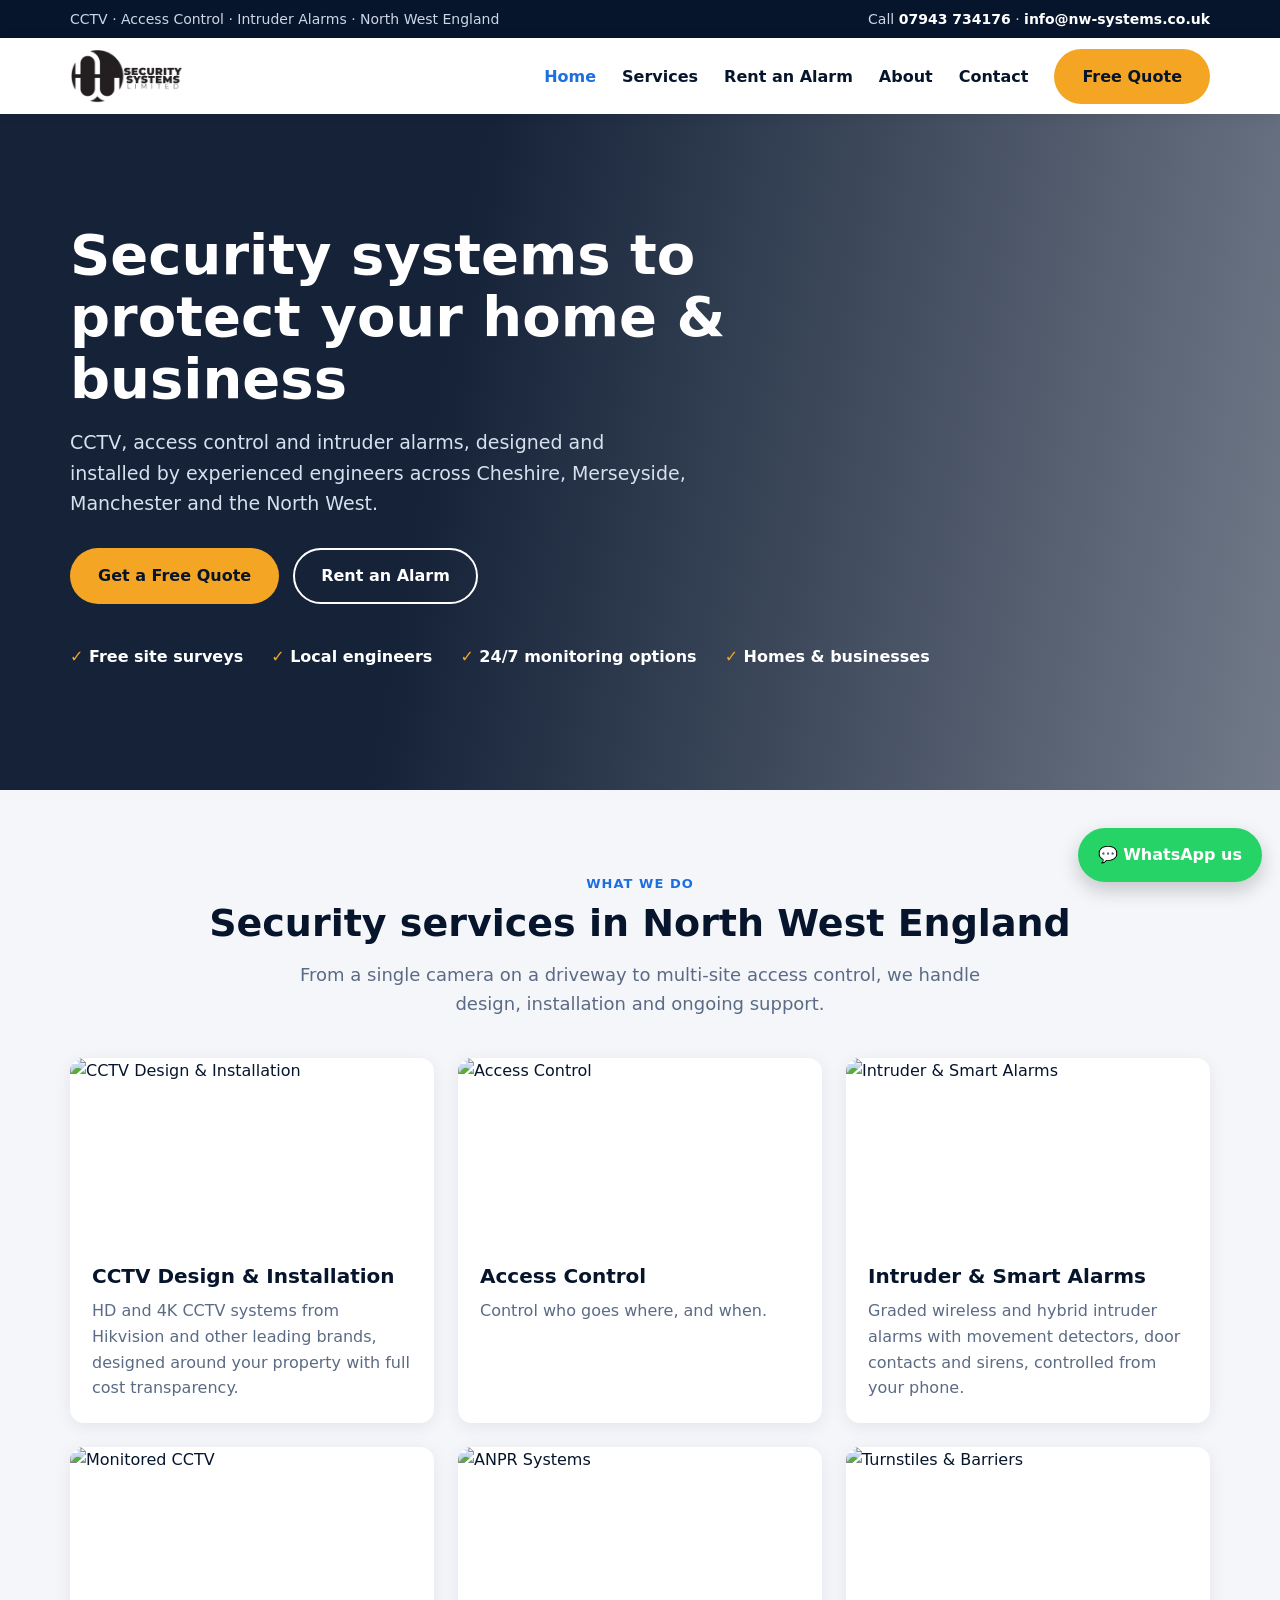
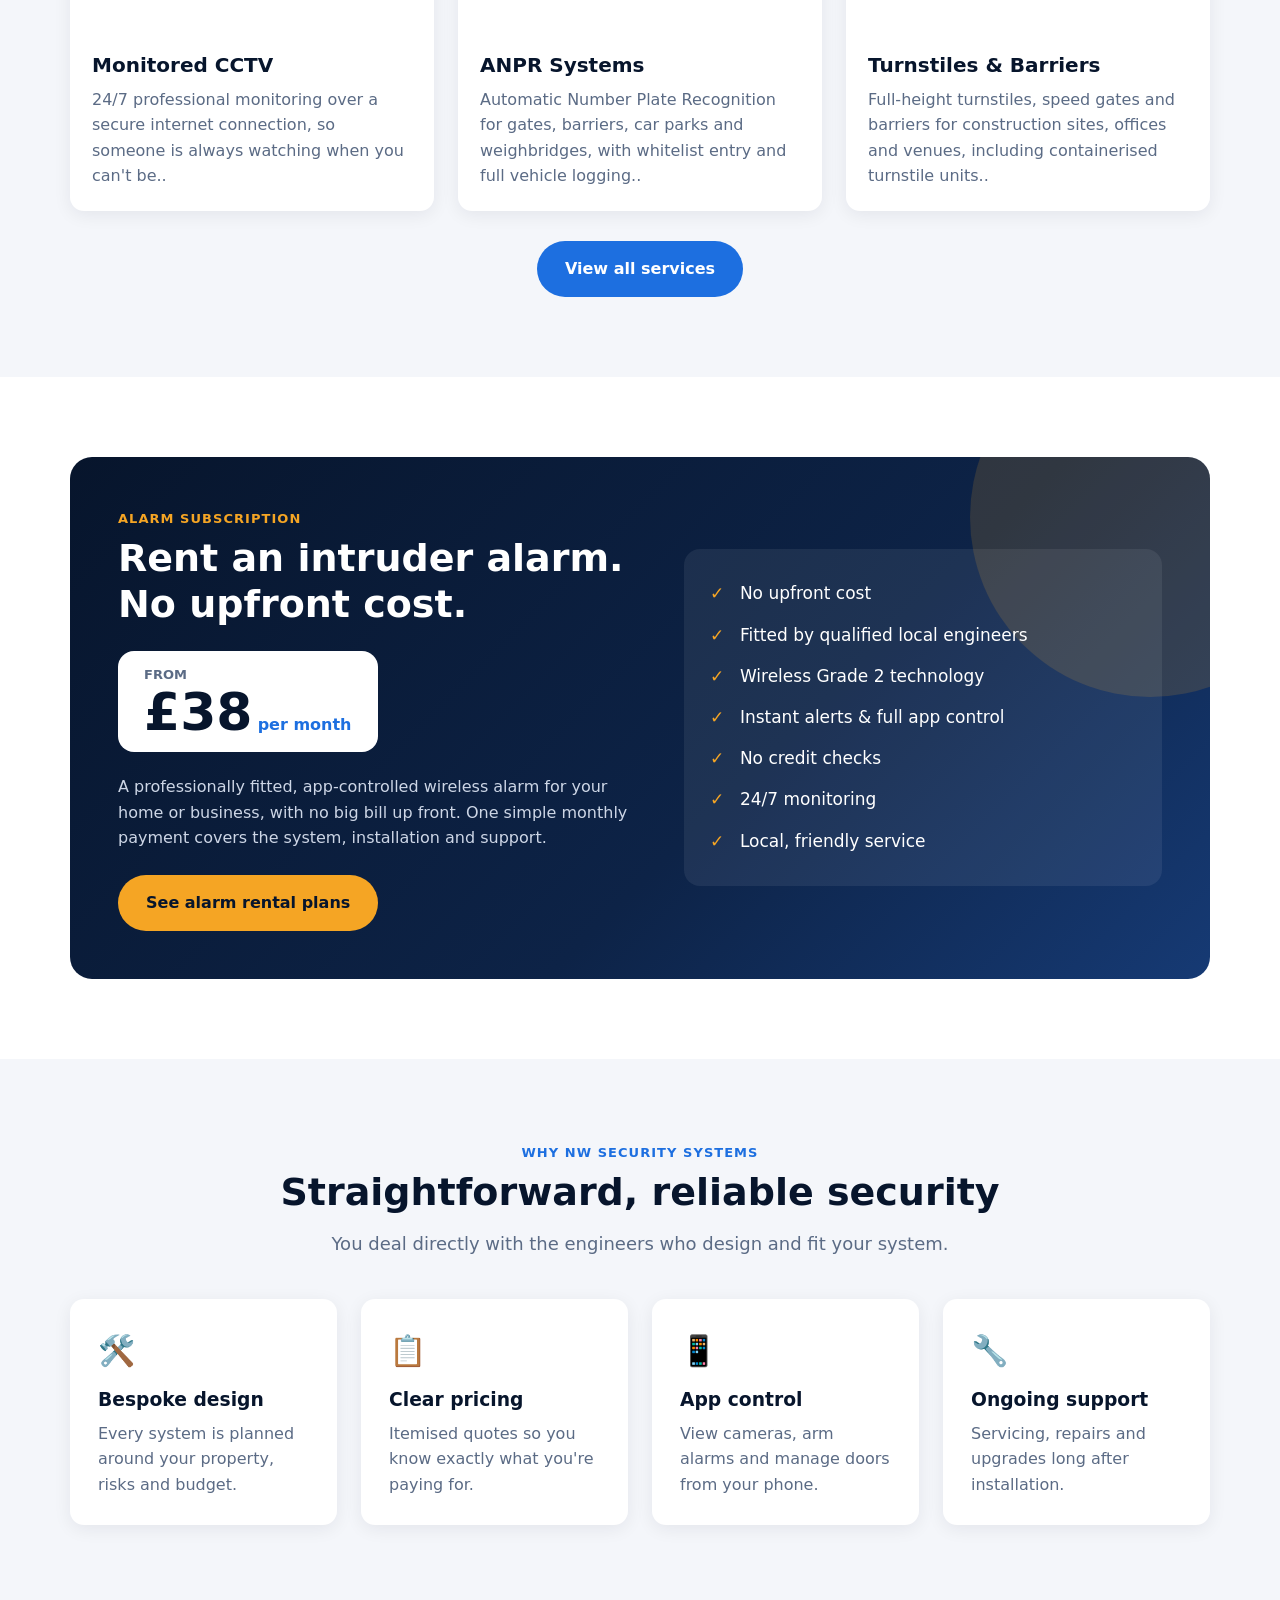
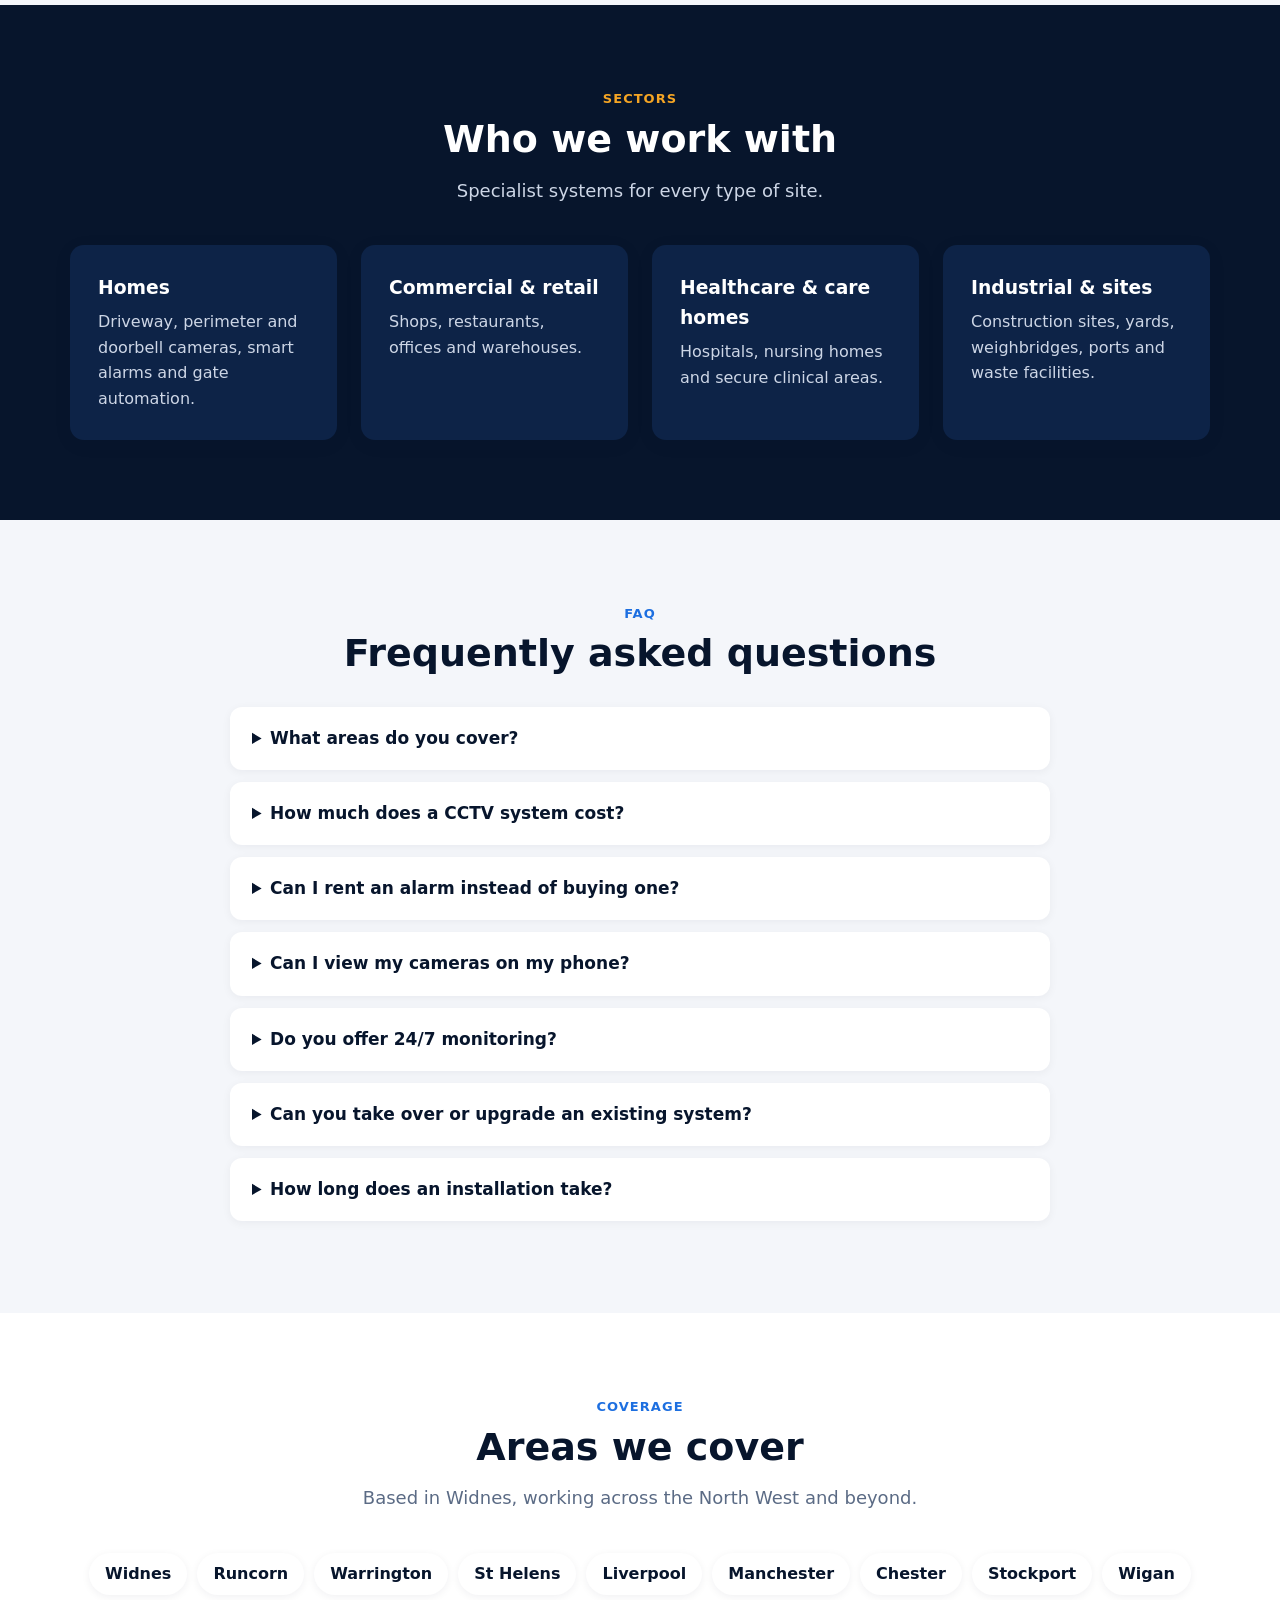
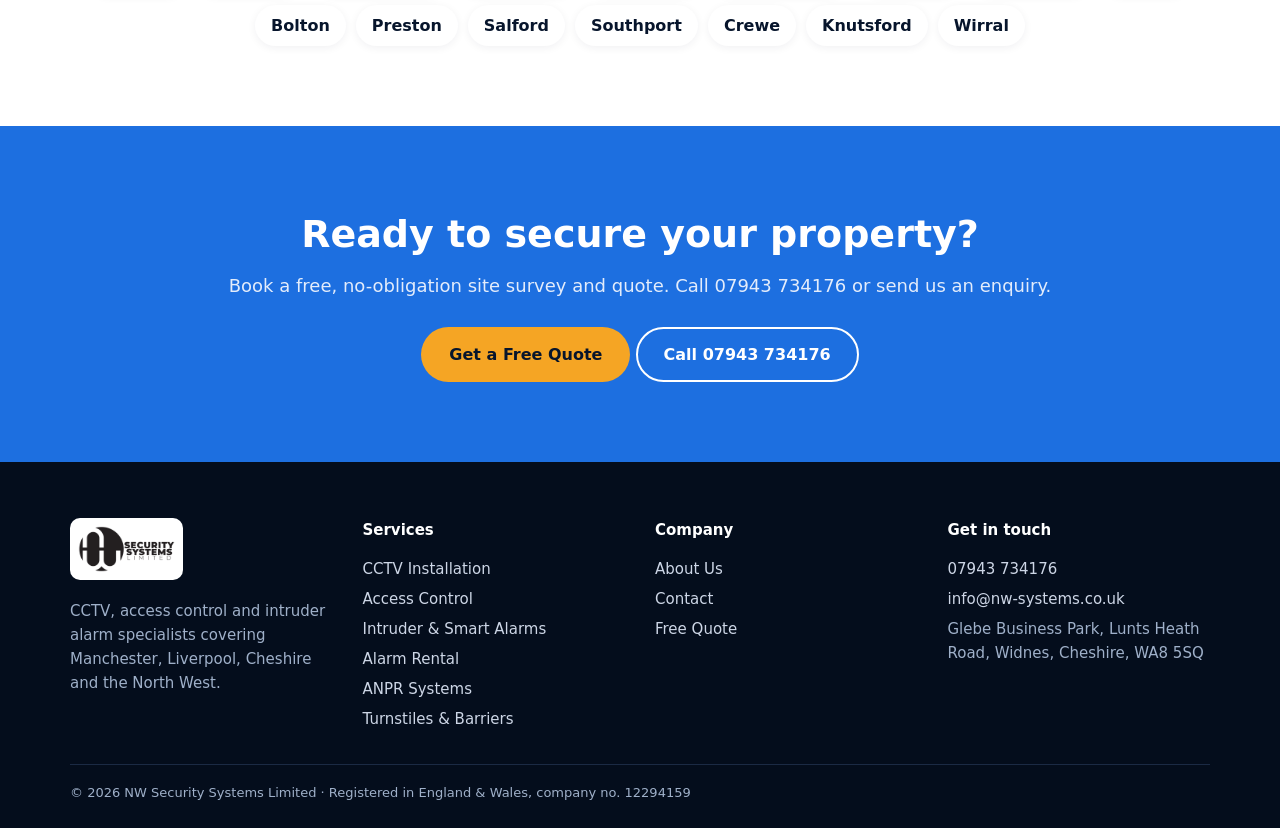
==== index.html @ 07d81eea "New NW Security Systems website with alarm subscription page Co-Authored-By: Claude Opus 5.5 <norepl" ====
<!DOCTYPE html>
<html lang="en-GB">
<head>
<meta charset="utf-8">
<meta name="viewport" content="width=device-width,initial-scale=1">
<title>NW Security Systems | CCTV, Access Control & Intruder Alarms North West</title>
<meta name="description" content="CCTV, access control and intruder alarm installation across Cheshire, Merseyside, Manchester and the North West. Free quotes, alarm rental with no upfront cost.">
<meta property="og:title" content="NW Security Systems | CCTV, Access Control & Intruder Alarms North West">
<meta property="og:description" content="CCTV, access control and intruder alarm installation across Cheshire, Merseyside, Manchester and the North West. Free quotes, alarm rental with no upfront cost.">
<link rel="icon" href="assets/logo.png">
<link rel="stylesheet" href="assets/style.css">
</head>
<body>
<div class="topbar"><div class="wrap"><span>CCTV · Access Control · Intruder Alarms · North West England</span><span>Call <a href="tel:+447943734176">07943 734176</a> · <a href="mailto:info@nw-systems.co.uk">info@nw-systems.co.uk</a></span></div></div>
<header class="site"><div class="wrap">
<a href="index.html"><img src="assets/logo.png" alt="NW Security Systems logo"></a>
<button class="menu-toggle" aria-label="Menu" onclick="document.querySelector('nav').classList.toggle('open')">☰</button>
<nav><ul><li><a href="index.html" style="color:var(--blue)">Home</a></li><li><a href="services.html">Services</a></li><li><a href="alarm-rental.html">Rent an Alarm</a></li><li><a href="about.html">About</a></li><li><a href="contact.html">Contact</a></li><li><a class="btn btn-primary" href="contact.html#quote">Free Quote</a></li></ul></nav>
</div></header>
<main>

<section class="hero" style="padding:0"><div class="wrap">
<h1>Security systems to protect your home &amp; business</h1>
<p>CCTV, access control and intruder alarms, designed and installed by experienced engineers across Cheshire, Merseyside, Manchester and the North West.</p>
<div class="actions"><a class="btn btn-primary" href="contact.html#quote">Get a Free Quote</a><a class="btn btn-ghost" href="alarm-rental.html">Rent an Alarm</a></div>
<div class="badges"><span>Free site surveys</span><span>Local engineers</span><span>24/7 monitoring options</span><span>Homes &amp; businesses</span></div>
</div></section>

<section><div class="wrap center">
<span class="eyebrow">What we do</span><h2>Security services in North West England</h2>
<p class="lead">From a single camera on a driveway to multi-site access control, we handle design, installation and ongoing support.</p>
<div class="grid g3" style="text-align:left"><a class="card" href="services.html#cctv" style="color:inherit"><img src="https://images.unsplash.com/photo-1557597774-9d273605dfa9?auto=format&fit=crop&w=700&q=60" alt="CCTV Design & Installation" loading="lazy"><div class="body"><h3>CCTV Design & Installation</h3><p>HD and 4K CCTV systems from Hikvision and other leading brands, designed around your property with full cost transparency.</p></div></a><a class="card" href="services.html#access" style="color:inherit"><img src="https://images.unsplash.com/photo-1558002038-1055907df827?auto=format&fit=crop&w=700&q=60" alt="Access Control" loading="lazy"><div class="body"><h3>Access Control</h3><p>Control who goes where, and when.</p></div></a><a class="card" href="services.html#alarms" style="color:inherit"><img src="https://images.unsplash.com/photo-1585079542156-2755d9c8a094?auto=format&fit=crop&w=700&q=60" alt="Intruder & Smart Alarms" loading="lazy"><div class="body"><h3>Intruder & Smart Alarms</h3><p>Graded wireless and hybrid intruder alarms with movement detectors, door contacts and sirens, controlled from your phone.</p></div></a><a class="card" href="services.html#monitored" style="color:inherit"><img src="https://images.unsplash.com/photo-1605810230434-7631ac76ec81?auto=format&fit=crop&w=700&q=60" alt="Monitored CCTV" loading="lazy"><div class="body"><h3>Monitored CCTV</h3><p>24/7 professional monitoring over a secure internet connection, so someone is always watching when you can't be..</p></div></a><a class="card" href="services.html#anpr" style="color:inherit"><img src="https://images.unsplash.com/photo-1617531653332-bd46c24f2068?auto=format&fit=crop&w=700&q=60" alt="ANPR Systems" loading="lazy"><div class="body"><h3>ANPR Systems</h3><p>Automatic Number Plate Recognition for gates, barriers, car parks and weighbridges, with whitelist entry and full vehicle logging..</p></div></a><a class="card" href="services.html#turnstiles" style="color:inherit"><img src="https://images.unsplash.com/photo-1486406146926-c627a92ad1ab?auto=format&fit=crop&w=700&q=60" alt="Turnstiles & Barriers" loading="lazy"><div class="body"><h3>Turnstiles & Barriers</h3><p>Full-height turnstiles, speed gates and barriers for construction sites, offices and venues, including containerised turnstile units..</p></div></a></div>
<p style="margin-top:30px"><a class="btn btn-blue" href="services.html">View all services</a></p>
</div></section>

<section class="white"><div class="wrap"><div class="offer">
<div style="position:relative;z-index:1">
<span class="eyebrow" style="color:var(--accent)">Alarm subscription</span>
<h2>Rent an intruder alarm. No upfront cost.</h2>
<div class="price"><small>From</small><strong>£38</strong> <span>per month</span></div>
<p style="color:#cdd6e6;margin-bottom:24px">A professionally fitted, app-controlled wireless alarm for your home or business, with no big bill up front. One simple monthly payment covers the system, installation and support.</p>
<a class="btn btn-primary" href="alarm-rental.html">See alarm rental plans</a>
</div>
<ul class="ticks">
<li>No upfront cost</li><li>Fitted by qualified local engineers</li><li>Wireless Grade 2 technology</li>
<li>Instant alerts &amp; full app control</li><li>No credit checks</li><li>24/7 monitoring</li><li>Local, friendly service</li></ul>
</div></div></section>

<section><div class="wrap center">
<span class="eyebrow">Why NW Security Systems</span><h2>Straightforward, reliable security</h2>
<p class="lead">You deal directly with the engineers who design and fit your system.</p>
<div class="grid g4" style="text-align:left">
<div class="icon-card"><div class="ic">🛠️</div><h3>Bespoke design</h3><p>Every system is planned around your property, risks and budget.</p></div>
<div class="icon-card"><div class="ic">📋</div><h3>Clear pricing</h3><p>Itemised quotes so you know exactly what you're paying for.</p></div>
<div class="icon-card"><div class="ic">📱</div><h3>App control</h3><p>View cameras, arm alarms and manage doors from your phone.</p></div>
<div class="icon-card"><div class="ic">🔧</div><h3>Ongoing support</h3><p>Servicing, repairs and upgrades long after installation.</p></div>
</div></div></section>

<section class="dark"><div class="wrap center">
<span class="eyebrow" style="color:var(--accent)">Sectors</span><h2 style="color:#fff">Who we work with</h2>
<p class="lead">Specialist systems for every type of site.</p>
<div class="grid g4" style="text-align:left">
<div class="icon-card" style="background:#0d2347"><h3 style="color:#fff">Homes</h3><p>Driveway, perimeter and doorbell cameras, smart alarms and gate automation.</p></div>
<div class="icon-card" style="background:#0d2347"><h3 style="color:#fff">Commercial &amp; retail</h3><p>Shops, restaurants, offices and warehouses.</p></div>
<div class="icon-card" style="background:#0d2347"><h3 style="color:#fff">Healthcare &amp; care homes</h3><p>Hospitals, nursing homes and secure clinical areas.</p></div>
<div class="icon-card" style="background:#0d2347"><h3 style="color:#fff">Industrial &amp; sites</h3><p>Construction sites, yards, weighbridges, ports and waste facilities.</p></div>
</div></div></section>

<section><div class="wrap" style="max-width:860px">
<div class="center"><span class="eyebrow">FAQ</span><h2>Frequently asked questions</h2></div>
<div style="margin-top:30px"><details><summary>What areas do you cover?</summary><p>We're based in Widnes and cover Cheshire, Merseyside, Greater Manchester, Lancashire and the wider North West, and we take on larger commercial projects across the UK.</p></details><details><summary>How much does a CCTV system cost?</summary><p>Every system is designed around the property, so prices depend on the number of cameras, cable runs and recording. We offer a free site survey and a clear, itemised quote with no hidden extras.</p></details><details><summary>Can I rent an alarm instead of buying one?</summary><p>Yes. Our alarm subscription gets you a professionally installed wireless alarm with app control for a fixed monthly fee and no upfront cost. See the Rent an Alarm page for details.</p></details><details><summary>Can I view my cameras on my phone?</summary><p>Yes. All our CCTV systems can be set up for remote viewing on your phone, tablet or PC, and we set the app up for you on the day.</p></details><details><summary>Do you offer 24/7 monitoring?</summary><p>Yes. We offer professionally monitored CCTV and alarm options, so alerts are seen and acted on around the clock.</p></details><details><summary>Can you take over or upgrade an existing system?</summary><p>Yes. We regularly take over, repair and upgrade systems fitted by other installers, often reusing existing cabling to keep costs down.</p></details><details><summary>How long does an installation take?</summary><p>Most homes are completed in a day. Commercial projects are planned in stages to keep disruption to a minimum.</p></details></div>
</div></section>

<section class="white"><div class="wrap center"><span class="eyebrow">Coverage</span><h2>Areas we cover</h2>
<p class="lead">Based in Widnes, working across the North West and beyond.</p>
<div class="chips"><span>Widnes</span><span>Runcorn</span><span>Warrington</span><span>St Helens</span><span>Liverpool</span><span>Manchester</span><span>Chester</span><span>Stockport</span><span>Wigan</span><span>Bolton</span><span>Preston</span><span>Salford</span><span>Southport</span><span>Crewe</span><span>Knutsford</span><span>Wirral</span></div></div></section>
<section class="cta"><div class="wrap"><h2>Ready to secure your property?</h2>
<p>Book a free, no-obligation site survey and quote. Call 07943 734176 or send us an enquiry.</p>
<a class="btn btn-primary" href="contact.html#quote">Get a Free Quote</a> <a class="btn btn-ghost" href="tel:+447943734176">Call 07943 734176</a></div></section>
</main>
<footer><div class="wrap">
<div class="cols">
<div><div class="logo"><img src="assets/logo.png" alt="NW Security Systems"></div>
<p>CCTV, access control and intruder alarm specialists covering Manchester, Liverpool, Cheshire and the North West.</p></div>
<div><h4>Services</h4><ul>
<li><a href="services.html#cctv">CCTV Installation</a></li><li><a href="services.html#access">Access Control</a></li>
<li><a href="services.html#alarms">Intruder &amp; Smart Alarms</a></li><li><a href="alarm-rental.html">Alarm Rental</a></li>
<li><a href="services.html#anpr">ANPR Systems</a></li><li><a href="services.html#turnstiles">Turnstiles &amp; Barriers</a></li></ul></div>
<div><h4>Company</h4><ul><li><a href="about.html">About Us</a></li><li><a href="contact.html">Contact</a></li><li><a href="contact.html#quote">Free Quote</a></li></ul></div>
<div><h4>Get in touch</h4><ul>
<li><a href="tel:+447943734176">07943 734176</a></li><li><a href="mailto:info@nw-systems.co.uk">info@nw-systems.co.uk</a></li>
<li>Glebe Business Park, Lunts Heath Road, Widnes, Cheshire, WA8 5SQ</li></ul></div>
</div>
<div class="legal">© <span id="yr"></span> NW Security Systems Limited · Registered in England &amp; Wales, company no. 12294159</div>
</div></footer>
<a class="wa" href="https://wa.me/447943734176" target="_blank" rel="noopener">💬 WhatsApp us</a>
<script>document.getElementById('yr').textContent=new Date().getFullYear()</script>
</body>
</html>
---- assets/style.css ----
:root{--navy:#07152c;--navy2:#0d2347;--blue:#1d6fe0;--accent:#f5a524;--bg:#f4f6fa;--text:#07152c;--muted:#5b6b85;--white:#fff;--radius:14px}
*{box-sizing:border-box;margin:0;padding:0}
body{font-family:system-ui,-apple-system,"Segoe UI",Roboto,Arial,sans-serif;color:var(--text);background:var(--bg);line-height:1.6}
img{max-width:100%;display:block}
a{color:var(--blue);text-decoration:none}
.wrap{max-width:1180px;margin:0 auto;padding:0 20px}
/* header */
.topbar{background:var(--navy);color:#cdd6e6;font-size:14px}
.topbar .wrap{display:flex;justify-content:space-between;gap:12px;padding:8px 20px;flex-wrap:wrap}
.topbar a{color:#fff;font-weight:600}
header.site{background:#fff;position:sticky;top:0;z-index:50;box-shadow:0 2px 12px rgba(7,21,44,.08)}
header.site .wrap{display:flex;align-items:center;justify-content:space-between;height:76px}
header.site img{height:54px;width:auto}
nav ul{display:flex;gap:26px;list-style:none;align-items:center}
nav a{color:var(--text);font-weight:600}
nav a:hover{color:var(--blue)}
.btn{display:inline-block;padding:13px 26px;border-radius:999px;font-weight:700;border:2px solid transparent;cursor:pointer;font-size:16px}
.btn-primary{background:var(--accent);color:var(--navy)}
.btn-primary:hover{filter:brightness(1.07)}
.btn-ghost{border-color:#fff;color:#fff}
.btn-blue{background:var(--blue);color:#fff}
.menu-toggle{display:none;background:none;border:0;font-size:30px;color:var(--navy);cursor:pointer}
@media(max-width:900px){
 nav{display:none;position:absolute;top:76px;left:0;right:0;background:#fff;box-shadow:0 10px 20px rgba(0,0,0,.08)}
 nav.open{display:block}
 nav ul{flex-direction:column;padding:16px 20px;gap:14px;align-items:flex-start}
 .menu-toggle{display:block}
}
/* hero */
.hero{position:relative;color:#fff;background:linear-gradient(100deg,rgba(7,21,44,.94) 35%,rgba(7,21,44,.55)),url("https://images.unsplash.com/photo-1557597774-9d273605dfa9?auto=format&fit=crop&w=1920&q=80") center/cover}
.hero .wrap{padding:110px 20px 120px}
.hero h1{font-size:clamp(34px,5vw,56px);line-height:1.1;max-width:720px;margin-bottom:18px}
.hero p{font-size:19px;max-width:620px;color:#d7e0ee;margin-bottom:30px}
.hero .actions{display:flex;gap:14px;flex-wrap:wrap}
.badges{display:flex;gap:28px;margin-top:40px;flex-wrap:wrap;font-weight:600;color:#fff}
.badges span::before{content:"✓ ";color:var(--accent)}
.page-hero{background:var(--navy);color:#fff}
.page-hero .wrap{padding:70px 20px}
.page-hero h1{font-size:clamp(30px,4vw,46px);line-height:1.15;margin-bottom:12px}
.page-hero p{color:#cdd6e6;max-width:680px;font-size:18px}
/* sections */
section{padding:80px 0}
.eyebrow{color:var(--blue);font-weight:700;text-transform:uppercase;letter-spacing:.08em;font-size:13px}
h2{font-size:clamp(26px,3.4vw,38px);line-height:1.2;margin:6px 0 14px}
.lead{color:var(--muted);max-width:720px;font-size:18px;margin-bottom:40px}
.center{text-align:center}.center .lead{margin-left:auto;margin-right:auto}
.grid{display:grid;gap:24px}
.g3{grid-template-columns:repeat(auto-fill,minmax(300px,1fr))}
.g4{grid-template-columns:repeat(auto-fill,minmax(240px,1fr))}
.card{background:#fff;border-radius:var(--radius);overflow:hidden;box-shadow:0 4px 18px rgba(7,21,44,.07);display:flex;flex-direction:column}
.card img{height:180px;object-fit:cover;width:100%}
.card .body{padding:22px}
.card h3{font-size:20px;margin-bottom:6px}
.card p{color:var(--muted)}
.icon-card{background:#fff;border-radius:var(--radius);padding:28px;box-shadow:0 4px 18px rgba(7,21,44,.07)}
.icon-card .ic{font-size:30px;margin-bottom:10px}
.icon-card h3{margin-bottom:6px}
.icon-card p{color:var(--muted)}
.dark{background:var(--navy);color:#fff}
.dark .lead,.dark p{color:#cdd6e6}
.white{background:#fff}
/* rental offer */
.offer{background:linear-gradient(135deg,var(--navy) 0%,var(--navy2) 60%,#163a74 100%);color:#fff;border-radius:22px;padding:48px;display:grid;grid-template-columns:1.1fr 1fr;gap:40px;align-items:center;position:relative;overflow:hidden}
.offer::after{content:"";position:absolute;right:-120px;top:-120px;width:360px;height:360px;border-radius:50%;background:rgba(245,165,36,.15)}
.offer h2{color:#fff}
.price{display:inline-block;background:#fff;color:var(--navy);border-radius:16px;padding:14px 26px;margin:10px 0 22px}
.price small{display:block;font-weight:700;color:var(--muted);font-size:13px;text-transform:uppercase}
.price strong{font-size:52px;line-height:1}
.price span{font-weight:700;color:var(--blue)}
.ticks{list-style:none;background:rgba(255,255,255,.07);border-radius:16px;padding:24px 26px;position:relative;z-index:1}
.ticks li{padding:7px 0 7px 30px;position:relative;font-size:17px}
.ticks li::before{content:"✓";position:absolute;left:0;color:var(--accent);font-weight:900}
@media(max-width:820px){.offer{grid-template-columns:1fr;padding:32px 24px}}
/* plans */
.plans{display:grid;gap:24px;grid-template-columns:repeat(auto-fit,minmax(280px,1fr))}
.plan{background:#fff;border-radius:var(--radius);padding:32px;box-shadow:0 4px 18px rgba(7,21,44,.07);border:2px solid transparent}
.plan.featured{border-color:var(--accent)}
.plan h3{font-size:22px}
.plan .p{font-size:40px;font-weight:800;margin:10px 0}
.plan .p small{font-size:16px;color:var(--muted);font-weight:600}
.plan ul{list-style:none;margin:16px 0 24px}
.plan li{padding:6px 0 6px 26px;position:relative;color:var(--muted)}
.plan li::before{content:"✓";position:absolute;left:0;color:var(--blue);font-weight:800}
/* misc */
.chips{display:flex;flex-wrap:wrap;gap:10px;justify-content:center}
.chips span{background:#fff;border-radius:999px;padding:8px 16px;font-weight:600;box-shadow:0 2px 8px rgba(7,21,44,.06)}
details{background:#fff;border-radius:12px;padding:18px 22px;margin-bottom:12px;box-shadow:0 2px 10px rgba(7,21,44,.05)}
summary{font-weight:700;cursor:pointer;font-size:17px}
details p{margin-top:10px;color:var(--muted)}
.cta{background:var(--blue);color:#fff;text-align:center}
.cta p{color:#e3ecfb;font-size:18px;margin-bottom:26px}
.steps{counter-reset:s;display:grid;gap:24px;grid-template-columns:repeat(auto-fit,minmax(220px,1fr))}
.step{background:#fff;border-radius:var(--radius);padding:28px;box-shadow:0 4px 18px rgba(7,21,44,.07)}
.step::before{counter-increment:s;content:counter(s);display:inline-grid;place-items:center;width:40px;height:40px;border-radius:50%;background:var(--accent);font-weight:800;margin-bottom:12px}
/* form */
form.quote{background:#fff;border-radius:var(--radius);padding:32px;box-shadow:0 4px 18px rgba(7,21,44,.07);display:grid;gap:16px}
form.quote label{font-weight:600;font-size:15px;display:grid;gap:6px}
form.quote input,form.quote select,form.quote textarea{font:inherit;padding:12px 14px;border:1px solid #cfd8e6;border-radius:10px;background:#fbfcfe}
.two{display:grid;grid-template-columns:1fr 1fr;gap:16px}
@media(max-width:640px){.two{grid-template-columns:1fr}}
.contact-grid{display:grid;grid-template-columns:1fr 1.3fr;gap:40px}
@media(max-width:860px){.contact-grid{grid-template-columns:1fr}}
.info p{margin-bottom:14px}
/* footer */
footer{background:#040d1c;color:#9fb0c9;padding:56px 0 24px;font-size:15px}
footer .cols{display:grid;gap:30px;grid-template-columns:repeat(auto-fit,minmax(200px,1fr));margin-bottom:30px}
footer h4{color:#fff;margin-bottom:12px}
footer a{color:#cdd6e6}
footer ul{list-style:none}
footer li{padding:3px 0}
footer .logo{background:#fff;border-radius:10px;padding:8px;display:inline-block;margin-bottom:12px}
footer .logo img{height:46px}
.legal{border-top:1px solid #1b2a44;padding-top:18px;font-size:13px}
.wa{position:fixed;right:18px;bottom:18px;background:#25d366;color:#fff;border-radius:999px;padding:14px 20px;font-weight:700;box-shadow:0 8px 20px rgba(0,0,0,.2);z-index:60}
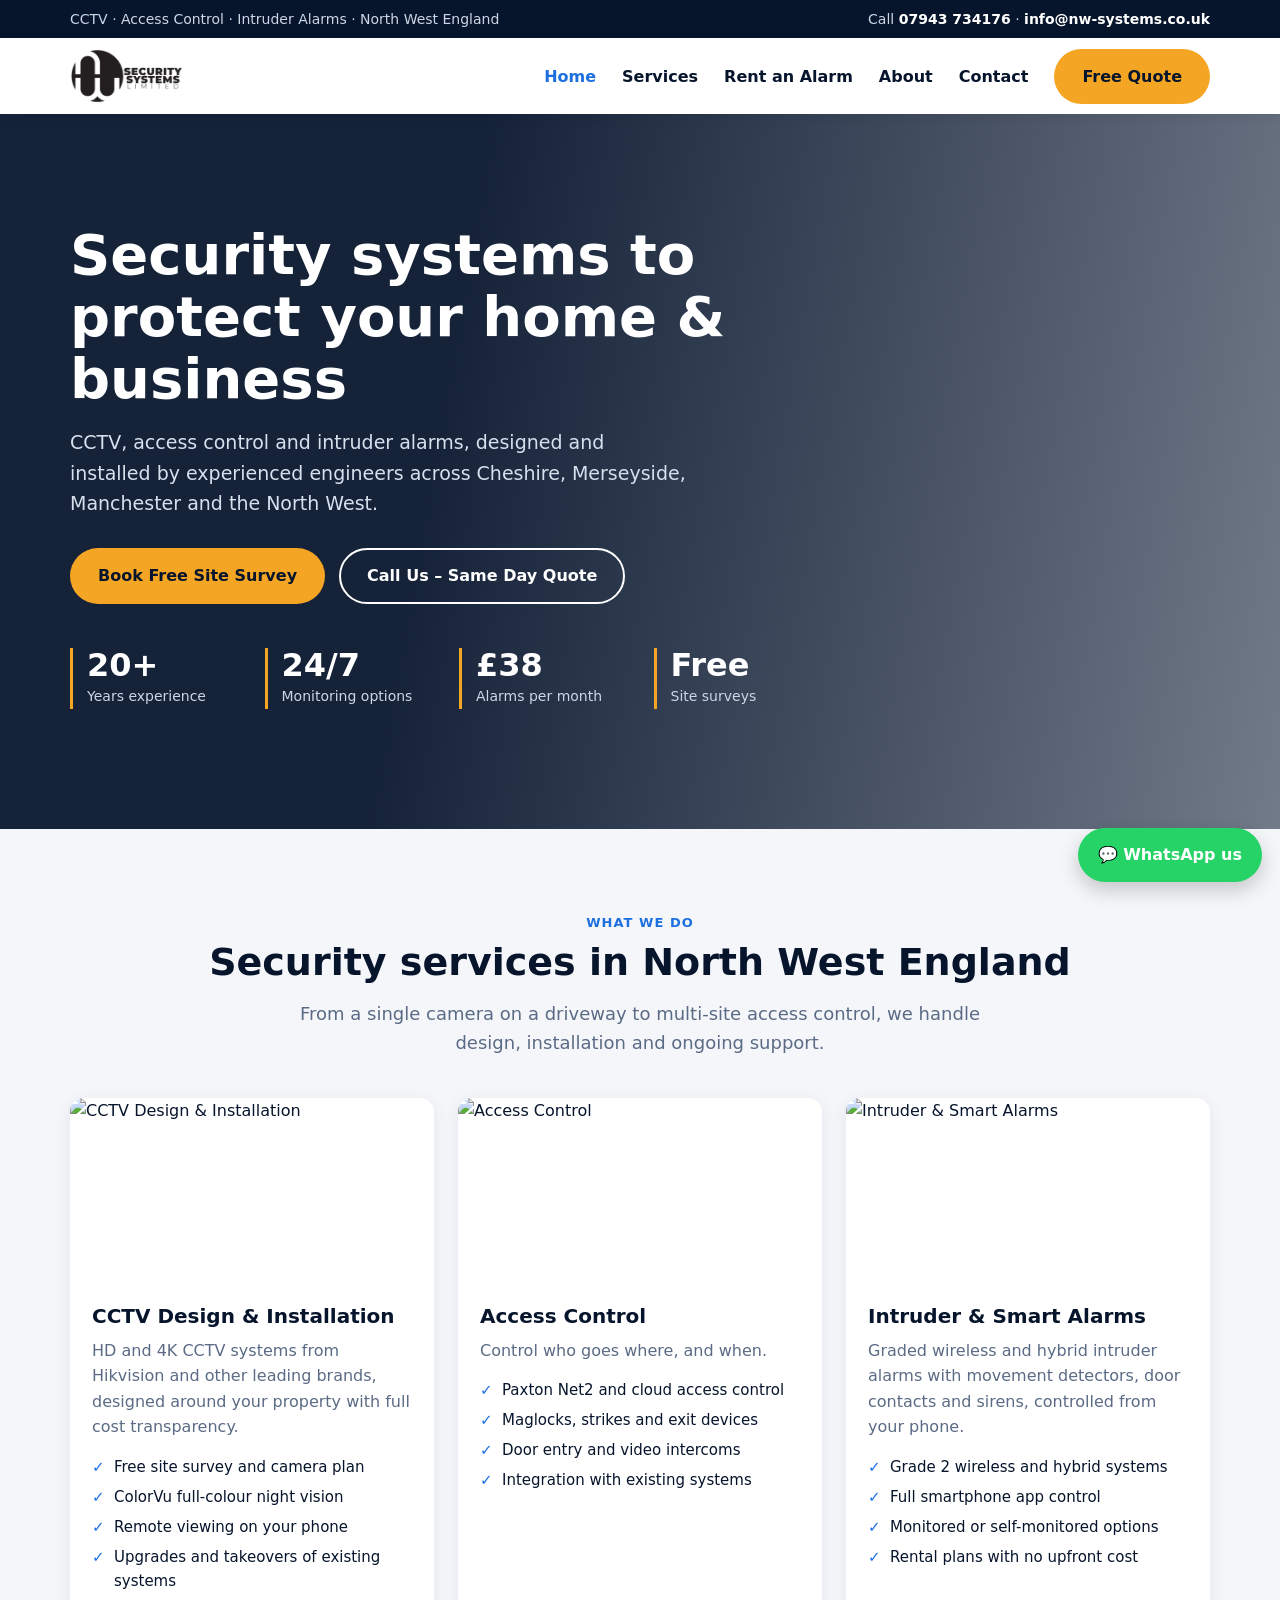
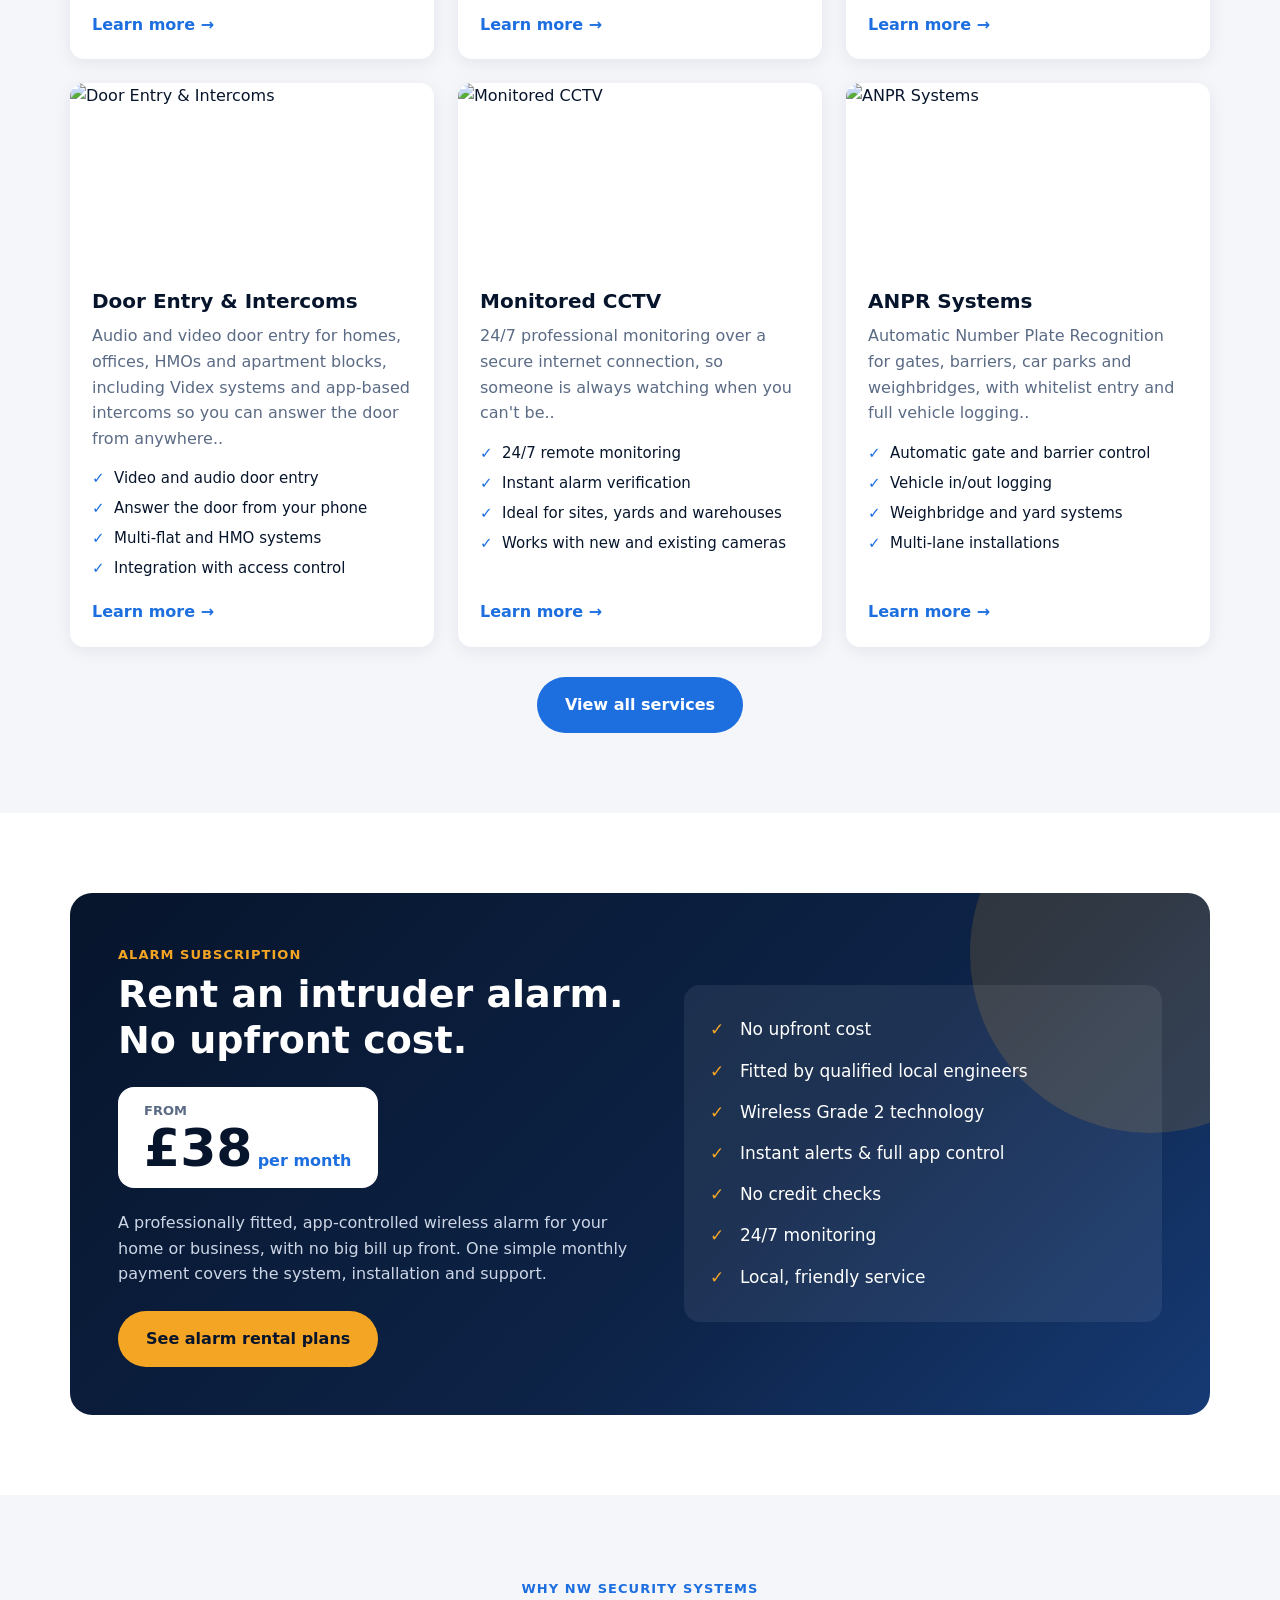
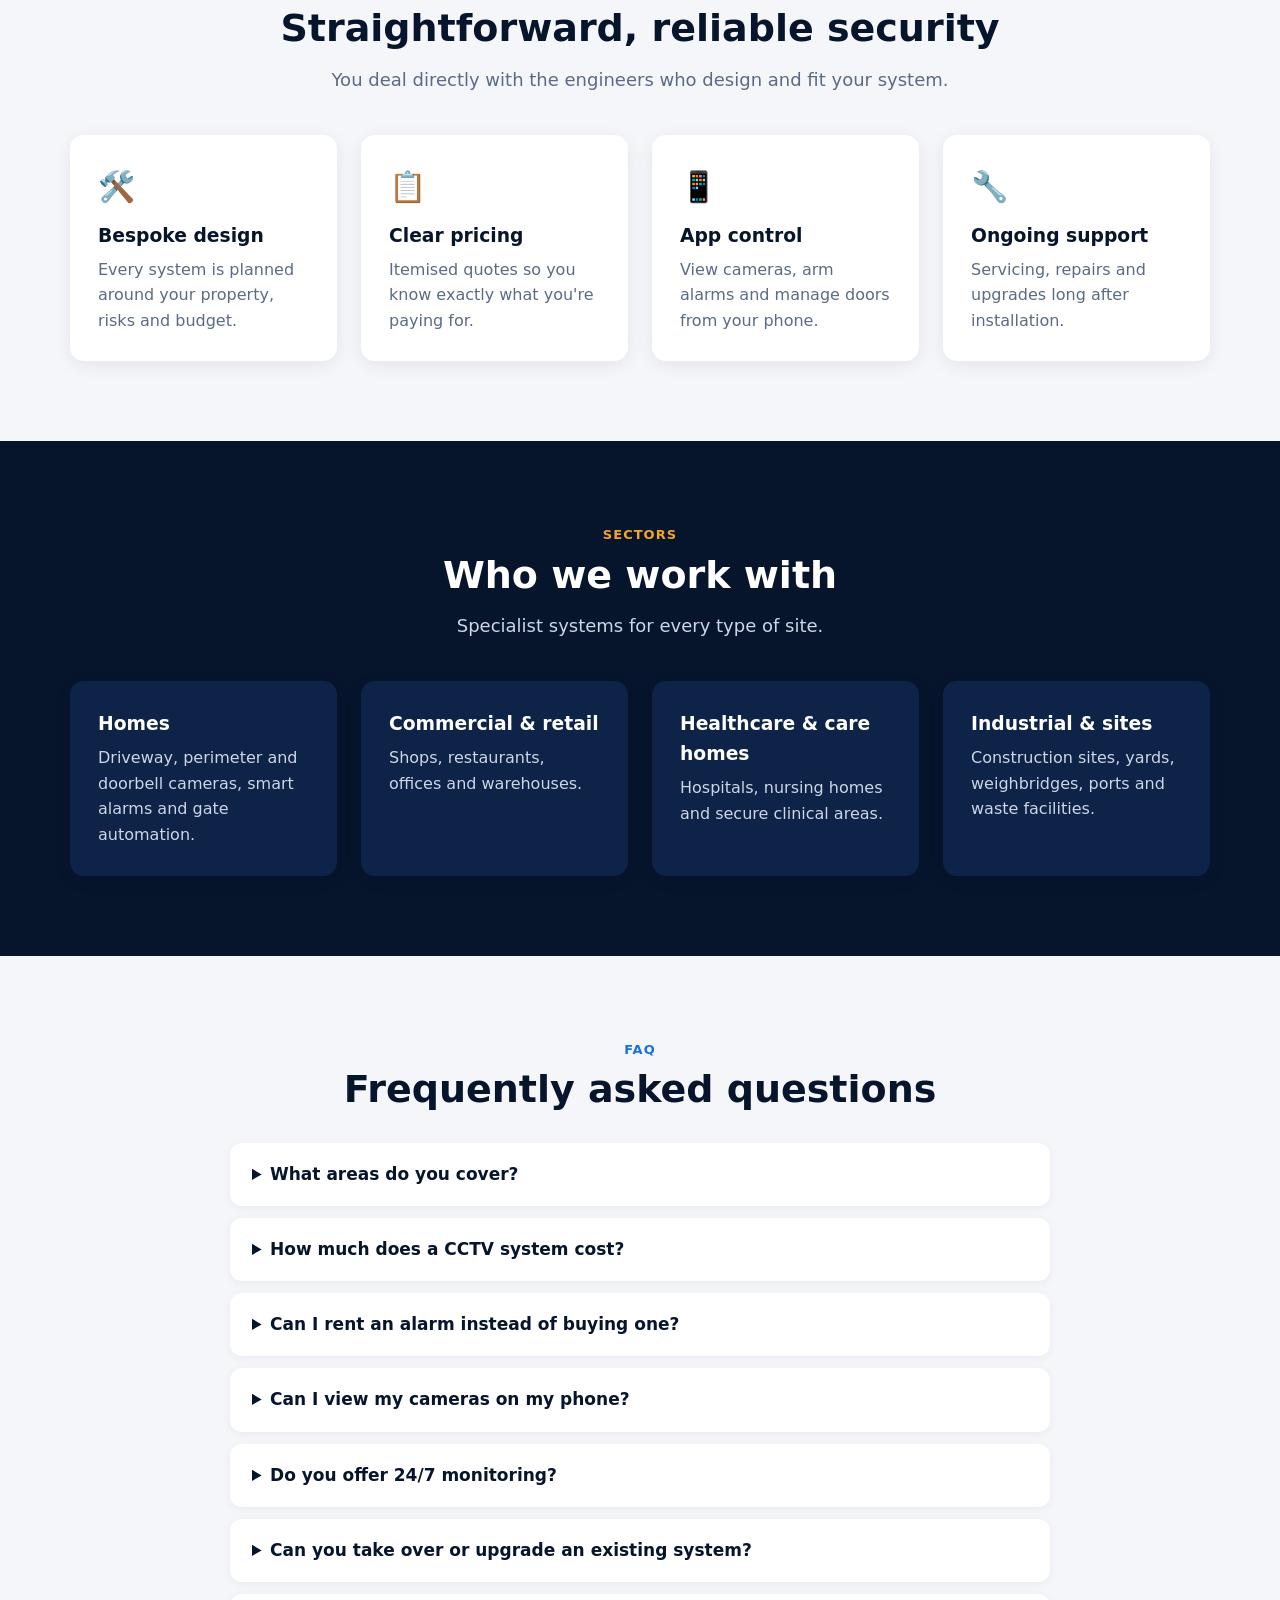
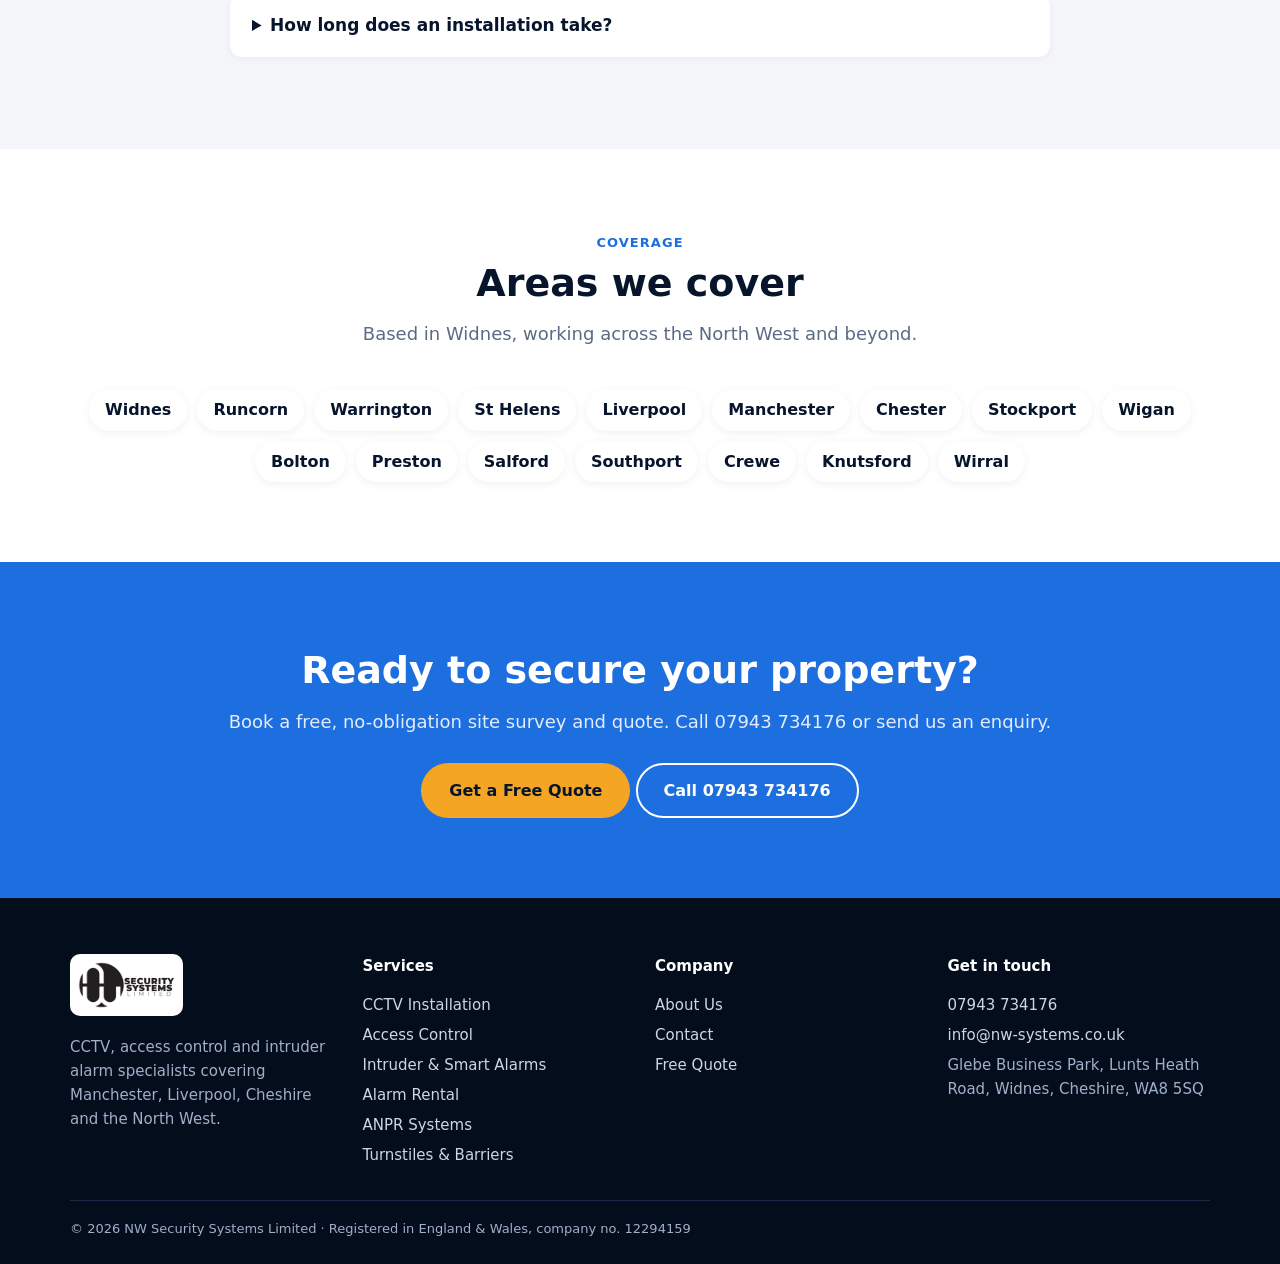
==== commit f35f01b8: "Hero stats, service feature lists, door entry service Co-Authored-By: Claude Opus 5.5 <noreply@anthr" ====
--- a/index.html
+++ b/index.html
@@ -22,14 +22,14 @@
 <section class="hero" style="padding:0"><div class="wrap">
 <h1>Security systems to protect your home &amp; business</h1>
 <p>CCTV, access control and intruder alarms, designed and installed by experienced engineers across Cheshire, Merseyside, Manchester and the North West.</p>
-<div class="actions"><a class="btn btn-primary" href="contact.html#quote">Get a Free Quote</a><a class="btn btn-ghost" href="alarm-rental.html">Rent an Alarm</a></div>
-<div class="badges"><span>Free site surveys</span><span>Local engineers</span><span>24/7 monitoring options</span><span>Homes &amp; businesses</span></div>
+<div class="actions"><a class="btn btn-primary" href="contact.html#quote">Book Free Site Survey</a><a class="btn btn-ghost" href="tel:+447943734176">Call Us – Same Day Quote</a></div>
+<div class="stats"><div><strong>20+</strong><span>Years experience</span></div><div><strong>24/7</strong><span>Monitoring options</span></div><div><strong>£38</strong><span>Alarms per month</span></div><div><strong>Free</strong><span>Site surveys</span></div></div>
 </div></section>
 
 <section><div class="wrap center">
 <span class="eyebrow">What we do</span><h2>Security services in North West England</h2>
 <p class="lead">From a single camera on a driveway to multi-site access control, we handle design, installation and ongoing support.</p>
-<div class="grid g3" style="text-align:left"><a class="card" href="services.html#cctv" style="color:inherit"><img src="https://images.unsplash.com/photo-1557597774-9d273605dfa9?auto=format&fit=crop&w=700&q=60" alt="CCTV Design & Installation" loading="lazy"><div class="body"><h3>CCTV Design & Installation</h3><p>HD and 4K CCTV systems from Hikvision and other leading brands, designed around your property with full cost transparency.</p></div></a><a class="card" href="services.html#access" style="color:inherit"><img src="https://images.unsplash.com/photo-1558002038-1055907df827?auto=format&fit=crop&w=700&q=60" alt="Access Control" loading="lazy"><div class="body"><h3>Access Control</h3><p>Control who goes where, and when.</p></div></a><a class="card" href="services.html#alarms" style="color:inherit"><img src="https://images.unsplash.com/photo-1585079542156-2755d9c8a094?auto=format&fit=crop&w=700&q=60" alt="Intruder & Smart Alarms" loading="lazy"><div class="body"><h3>Intruder & Smart Alarms</h3><p>Graded wireless and hybrid intruder alarms with movement detectors, door contacts and sirens, controlled from your phone.</p></div></a><a class="card" href="services.html#monitored" style="color:inherit"><img src="https://images.unsplash.com/photo-1605810230434-7631ac76ec81?auto=format&fit=crop&w=700&q=60" alt="Monitored CCTV" loading="lazy"><div class="body"><h3>Monitored CCTV</h3><p>24/7 professional monitoring over a secure internet connection, so someone is always watching when you can't be..</p></div></a><a class="card" href="services.html#anpr" style="color:inherit"><img src="https://images.unsplash.com/photo-1617531653332-bd46c24f2068?auto=format&fit=crop&w=700&q=60" alt="ANPR Systems" loading="lazy"><div class="body"><h3>ANPR Systems</h3><p>Automatic Number Plate Recognition for gates, barriers, car parks and weighbridges, with whitelist entry and full vehicle logging..</p></div></a><a class="card" href="services.html#turnstiles" style="color:inherit"><img src="https://images.unsplash.com/photo-1486406146926-c627a92ad1ab?auto=format&fit=crop&w=700&q=60" alt="Turnstiles & Barriers" loading="lazy"><div class="body"><h3>Turnstiles & Barriers</h3><p>Full-height turnstiles, speed gates and barriers for construction sites, offices and venues, including containerised turnstile units..</p></div></a></div>
+<div class="grid g3" style="text-align:left"><div class="card"><img src="https://images.unsplash.com/photo-1557597774-9d273605dfa9?auto=format&fit=crop&w=700&q=60" alt="CCTV Design & Installation" loading="lazy"><div class="body"><h3>CCTV Design & Installation</h3><p>HD and 4K CCTV systems from Hikvision and other leading brands, designed around your property with full cost transparency.</p><ul class="mini"><li>Free site survey and camera plan</li><li>ColorVu full-colour night vision</li><li>Remote viewing on your phone</li><li>Upgrades and takeovers of existing systems</li></ul><a class="more" href="services.html#cctv">Learn more →</a></div></div><div class="card"><img src="https://images.unsplash.com/photo-1558002038-1055907df827?auto=format&fit=crop&w=700&q=60" alt="Access Control" loading="lazy"><div class="body"><h3>Access Control</h3><p>Control who goes where, and when.</p><ul class="mini"><li>Paxton Net2 and cloud access control</li><li>Maglocks, strikes and exit devices</li><li>Door entry and video intercoms</li><li>Integration with existing systems</li></ul><a class="more" href="services.html#access">Learn more →</a></div></div><div class="card"><img src="https://images.unsplash.com/photo-1585079542156-2755d9c8a094?auto=format&fit=crop&w=700&q=60" alt="Intruder & Smart Alarms" loading="lazy"><div class="body"><h3>Intruder & Smart Alarms</h3><p>Graded wireless and hybrid intruder alarms with movement detectors, door contacts and sirens, controlled from your phone.</p><ul class="mini"><li>Grade 2 wireless and hybrid systems</li><li>Full smartphone app control</li><li>Monitored or self-monitored options</li><li>Rental plans with no upfront cost</li></ul><a class="more" href="services.html#alarms">Learn more →</a></div></div><div class="card"><img src="https://images.unsplash.com/photo-1497366216548-37526070297c?auto=format&fit=crop&w=700&q=60" alt="Door Entry & Intercoms" loading="lazy"><div class="body"><h3>Door Entry & Intercoms</h3><p>Audio and video door entry for homes, offices, HMOs and apartment blocks, including Videx systems and app-based intercoms so you can answer the door from anywhere..</p><ul class="mini"><li>Video and audio door entry</li><li>Answer the door from your phone</li><li>Multi-flat and HMO systems</li><li>Integration with access control</li></ul><a class="more" href="services.html#intercom">Learn more →</a></div></div><div class="card"><img src="https://images.unsplash.com/photo-1605810230434-7631ac76ec81?auto=format&fit=crop&w=700&q=60" alt="Monitored CCTV" loading="lazy"><div class="body"><h3>Monitored CCTV</h3><p>24/7 professional monitoring over a secure internet connection, so someone is always watching when you can't be..</p><ul class="mini"><li>24/7 remote monitoring</li><li>Instant alarm verification</li><li>Ideal for sites, yards and warehouses</li><li>Works with new and existing cameras</li></ul><a class="more" href="services.html#monitored">Learn more →</a></div></div><div class="card"><img src="https://images.unsplash.com/photo-1617531653332-bd46c24f2068?auto=format&fit=crop&w=700&q=60" alt="ANPR Systems" loading="lazy"><div class="body"><h3>ANPR Systems</h3><p>Automatic Number Plate Recognition for gates, barriers, car parks and weighbridges, with whitelist entry and full vehicle logging..</p><ul class="mini"><li>Automatic gate and barrier control</li><li>Vehicle in/out logging</li><li>Weighbridge and yard systems</li><li>Multi-lane installations</li></ul><a class="more" href="services.html#anpr">Learn more →</a></div></div></div>
 <p style="margin-top:30px"><a class="btn btn-blue" href="services.html">View all services</a></p>
 </div></section>
 
--- a/assets/style.css
+++ b/assets/style.css
@@ -112,3 +112,14 @@
 footer .logo img{height:46px}
 .legal{border-top:1px solid #1b2a44;padding-top:18px;font-size:13px}
 .wa{position:fixed;right:18px;bottom:18px;background:#25d366;color:#fff;border-radius:999px;padding:14px 20px;font-weight:700;box-shadow:0 8px 20px rgba(0,0,0,.2);z-index:60}
+.stats{display:grid;grid-template-columns:repeat(4,minmax(0,1fr));gap:18px;margin-top:44px;max-width:760px}
+.stats div{border-left:3px solid var(--accent);padding-left:14px}
+.stats strong{display:block;font-size:32px;line-height:1.1}
+.stats span{color:#cdd6e6;font-size:14px}
+@media(max-width:640px){.stats{grid-template-columns:repeat(2,1fr)}}
+.mini{list-style:none;margin:12px 0 16px}
+.mini li{padding:3px 0 3px 22px;position:relative;color:var(--text);font-size:15px}
+.mini li::before{content:"✓";position:absolute;left:0;color:var(--blue);font-weight:800}
+.card .body{display:flex;flex-direction:column;flex:1}
+.more{margin-top:auto;font-weight:700}
+@media(max-width:640px){.topbar .wrap>span:first-child{display:none}}
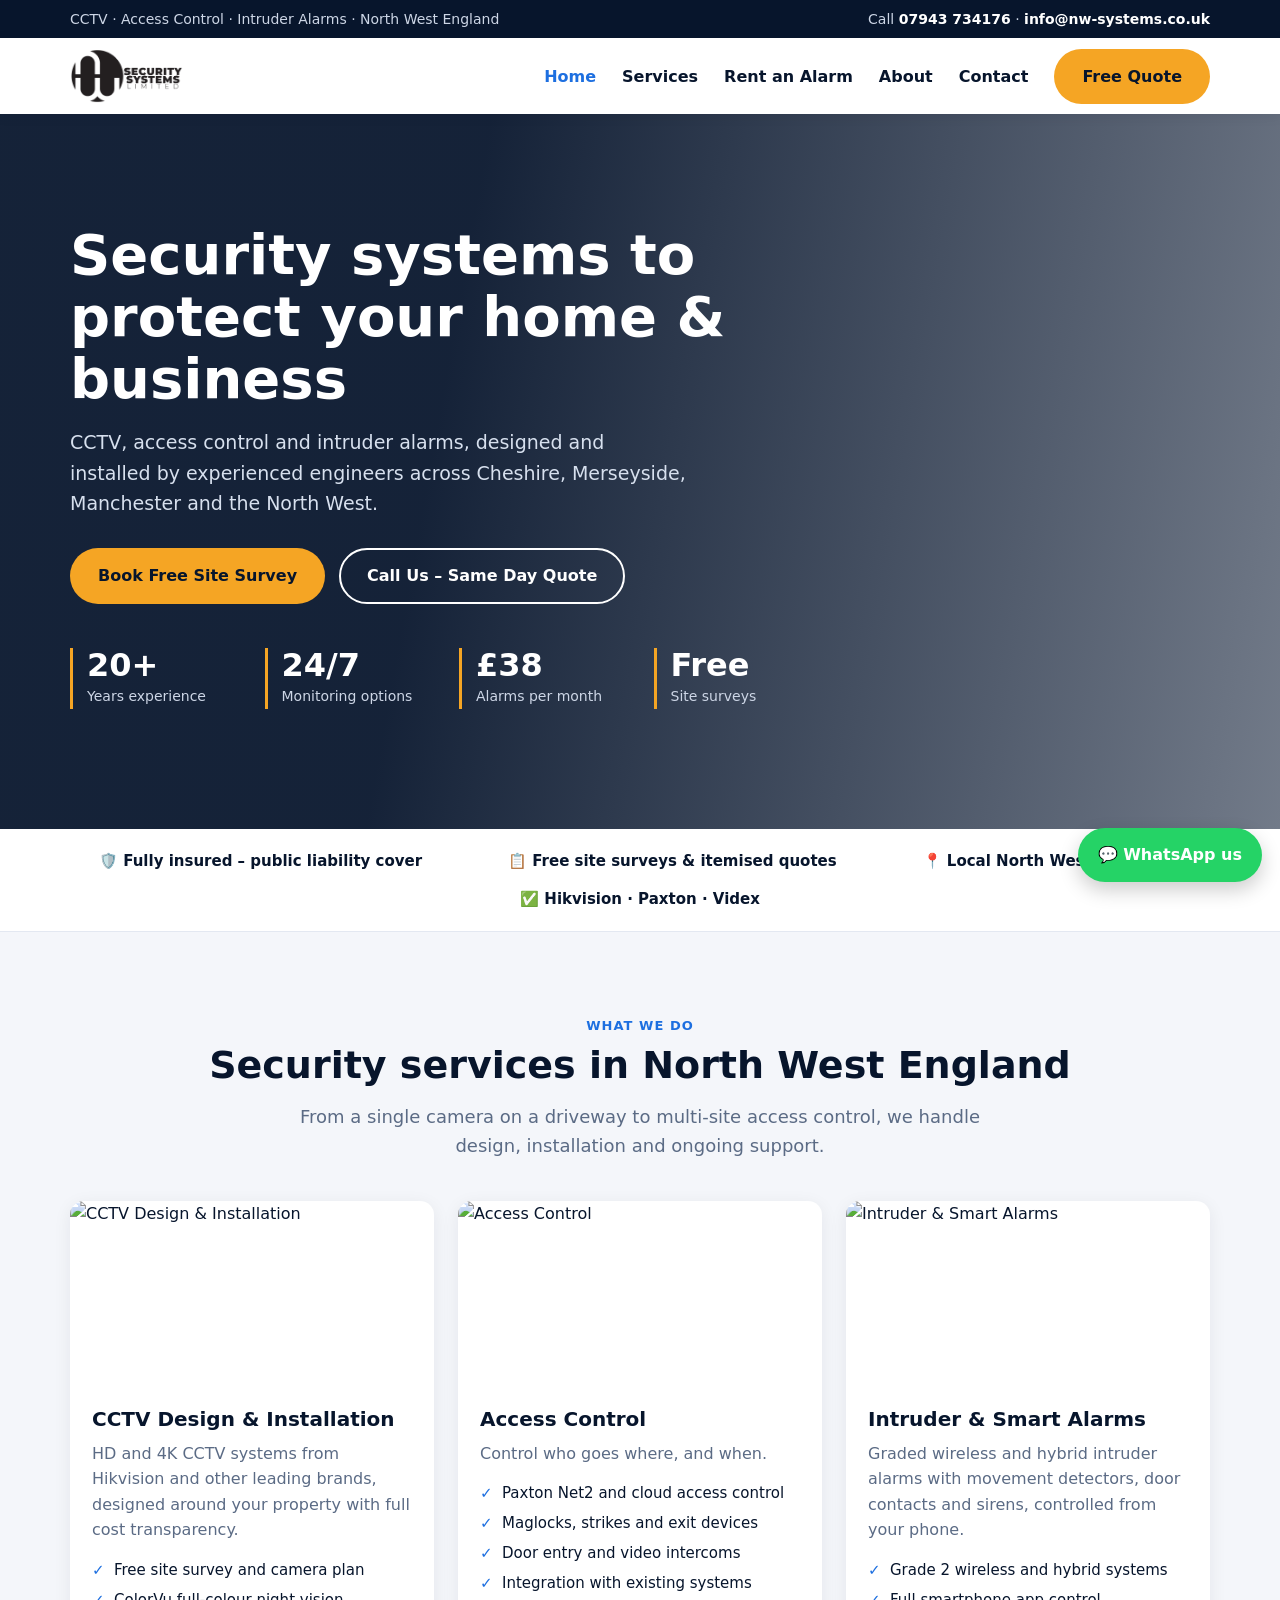
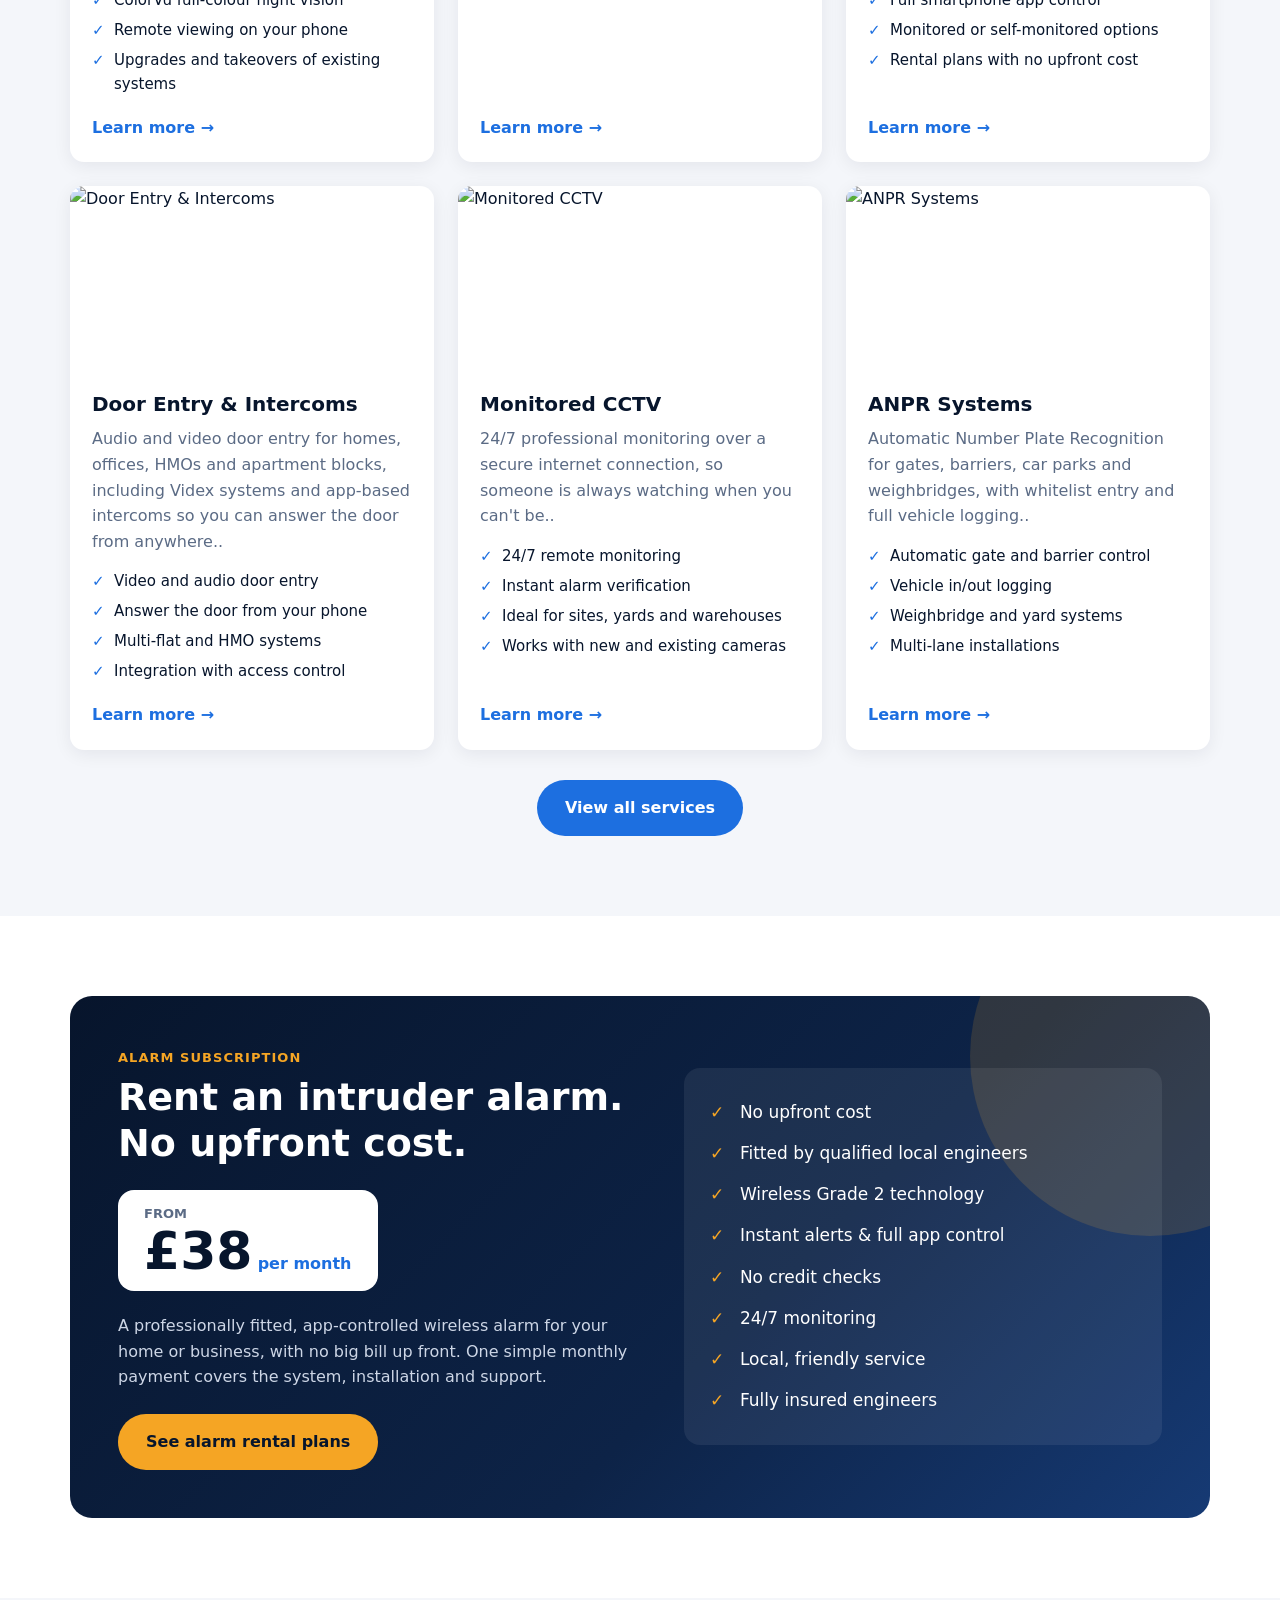
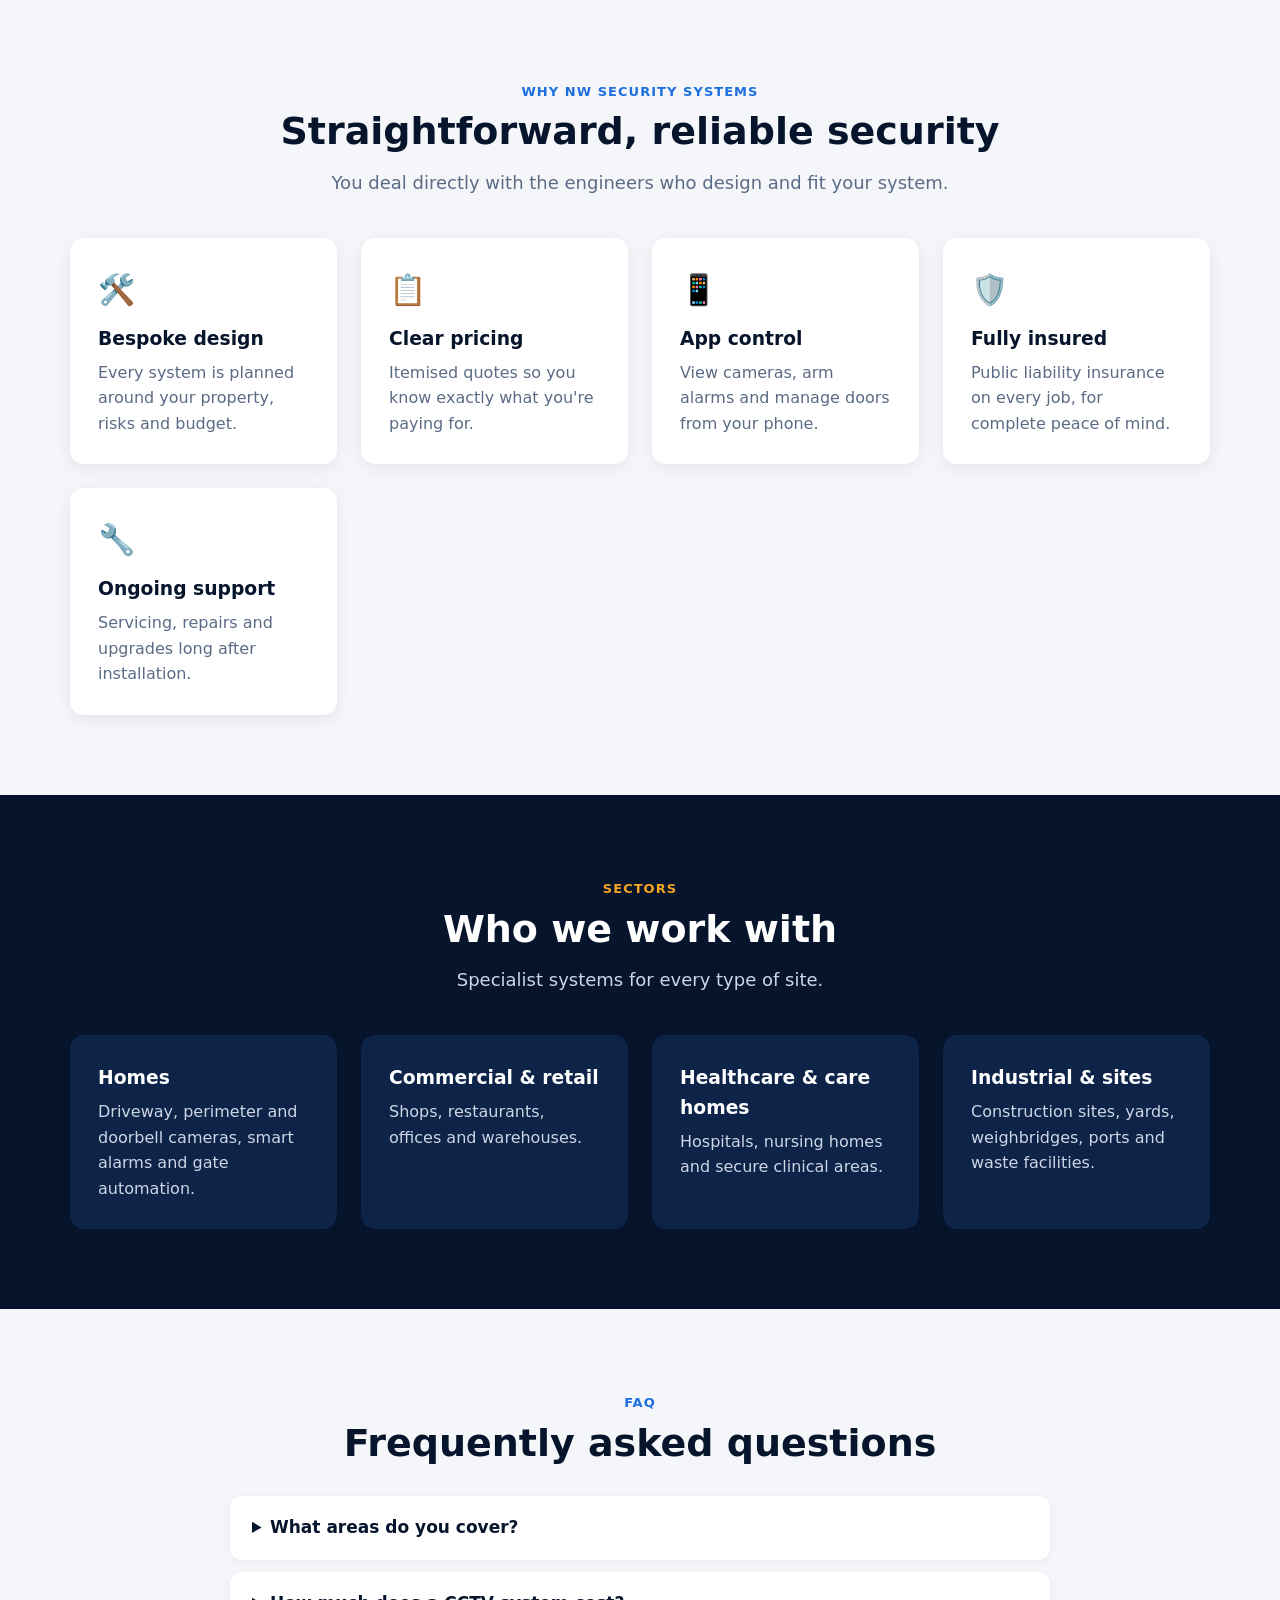
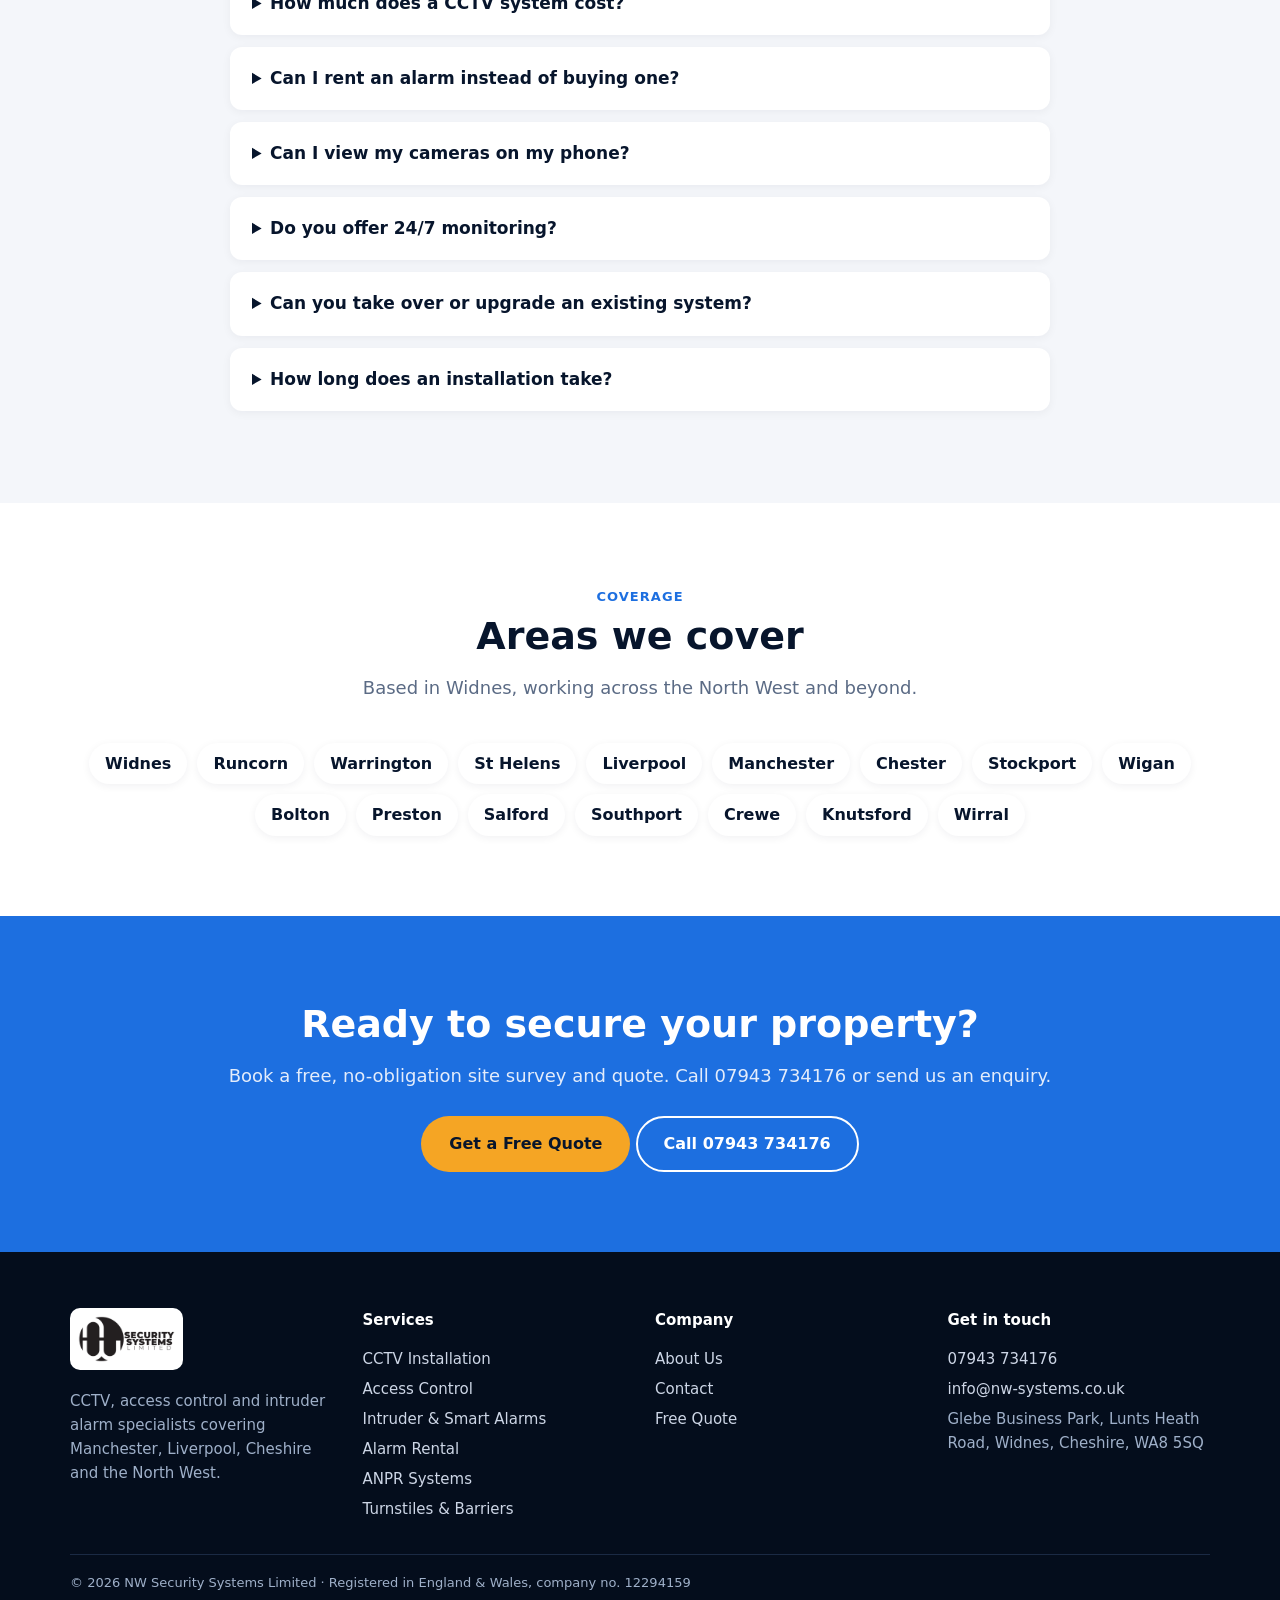
==== commit bf12eeae: "Add trust bar with public liability insurance Co-Authored-By: Claude Opus 5.5 <noreply@anthropic.com" ====
--- a/index.html
+++ b/index.html
@@ -25,6 +25,7 @@
 <div class="actions"><a class="btn btn-primary" href="contact.html#quote">Book Free Site Survey</a><a class="btn btn-ghost" href="tel:+447943734176">Call Us – Same Day Quote</a></div>
 <div class="stats"><div><strong>20+</strong><span>Years experience</span></div><div><strong>24/7</strong><span>Monitoring options</span></div><div><strong>£38</strong><span>Alarms per month</span></div><div><strong>Free</strong><span>Site surveys</span></div></div>
 </div></section>
+<div class="trust"><div class="wrap"><span>🛡️ Fully insured – public liability cover</span><span>📋 Free site surveys &amp; itemised quotes</span><span>📍 Local North West engineers</span><span>✅ Hikvision · Paxton · Videx</span></div></div>
 
 <section><div class="wrap center">
 <span class="eyebrow">What we do</span><h2>Security services in North West England</h2>
@@ -43,7 +44,7 @@
 </div>
 <ul class="ticks">
 <li>No upfront cost</li><li>Fitted by qualified local engineers</li><li>Wireless Grade 2 technology</li>
-<li>Instant alerts &amp; full app control</li><li>No credit checks</li><li>24/7 monitoring</li><li>Local, friendly service</li></ul>
+<li>Instant alerts &amp; full app control</li><li>No credit checks</li><li>24/7 monitoring</li><li>Local, friendly service</li><li>Fully insured engineers</li></ul>
 </div></div></section>
 
 <section><div class="wrap center">
@@ -53,6 +54,7 @@
 <div class="icon-card"><div class="ic">🛠️</div><h3>Bespoke design</h3><p>Every system is planned around your property, risks and budget.</p></div>
 <div class="icon-card"><div class="ic">📋</div><h3>Clear pricing</h3><p>Itemised quotes so you know exactly what you're paying for.</p></div>
 <div class="icon-card"><div class="ic">📱</div><h3>App control</h3><p>View cameras, arm alarms and manage doors from your phone.</p></div>
+<div class="icon-card"><div class="ic">🛡️</div><h3>Fully insured</h3><p>Public liability insurance on every job, for complete peace of mind.</p></div>
 <div class="icon-card"><div class="ic">🔧</div><h3>Ongoing support</h3><p>Servicing, repairs and upgrades long after installation.</p></div>
 </div></div></section>
 
--- a/assets/style.css
+++ b/assets/style.css
@@ -123,3 +123,5 @@
 .card .body{display:flex;flex-direction:column;flex:1}
 .more{margin-top:auto;font-weight:700}
 @media(max-width:640px){.topbar .wrap>span:first-child{display:none}}
+.trust{background:#fff;border-bottom:1px solid #e3e8f1}
+.trust .wrap{display:flex;flex-wrap:wrap;justify-content:space-around;gap:14px 28px;padding:20px;font-weight:700;font-size:15px}
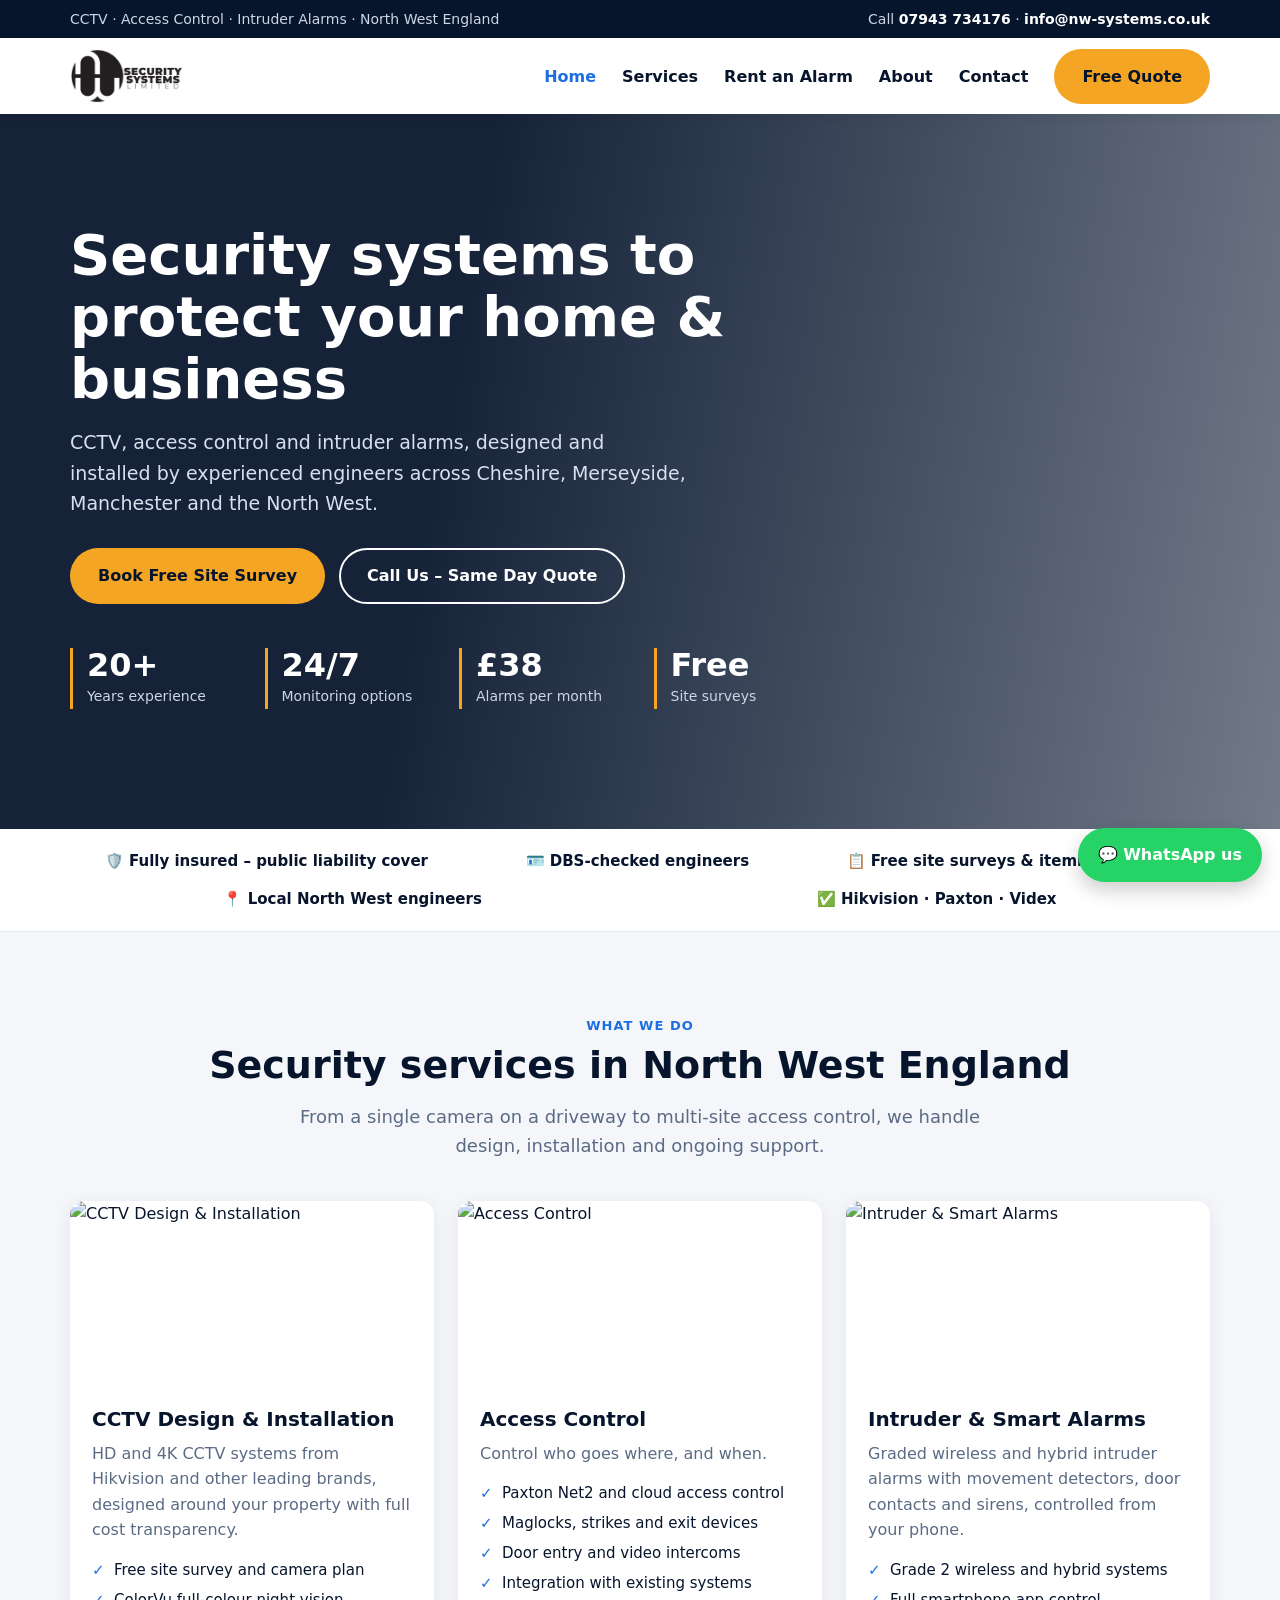
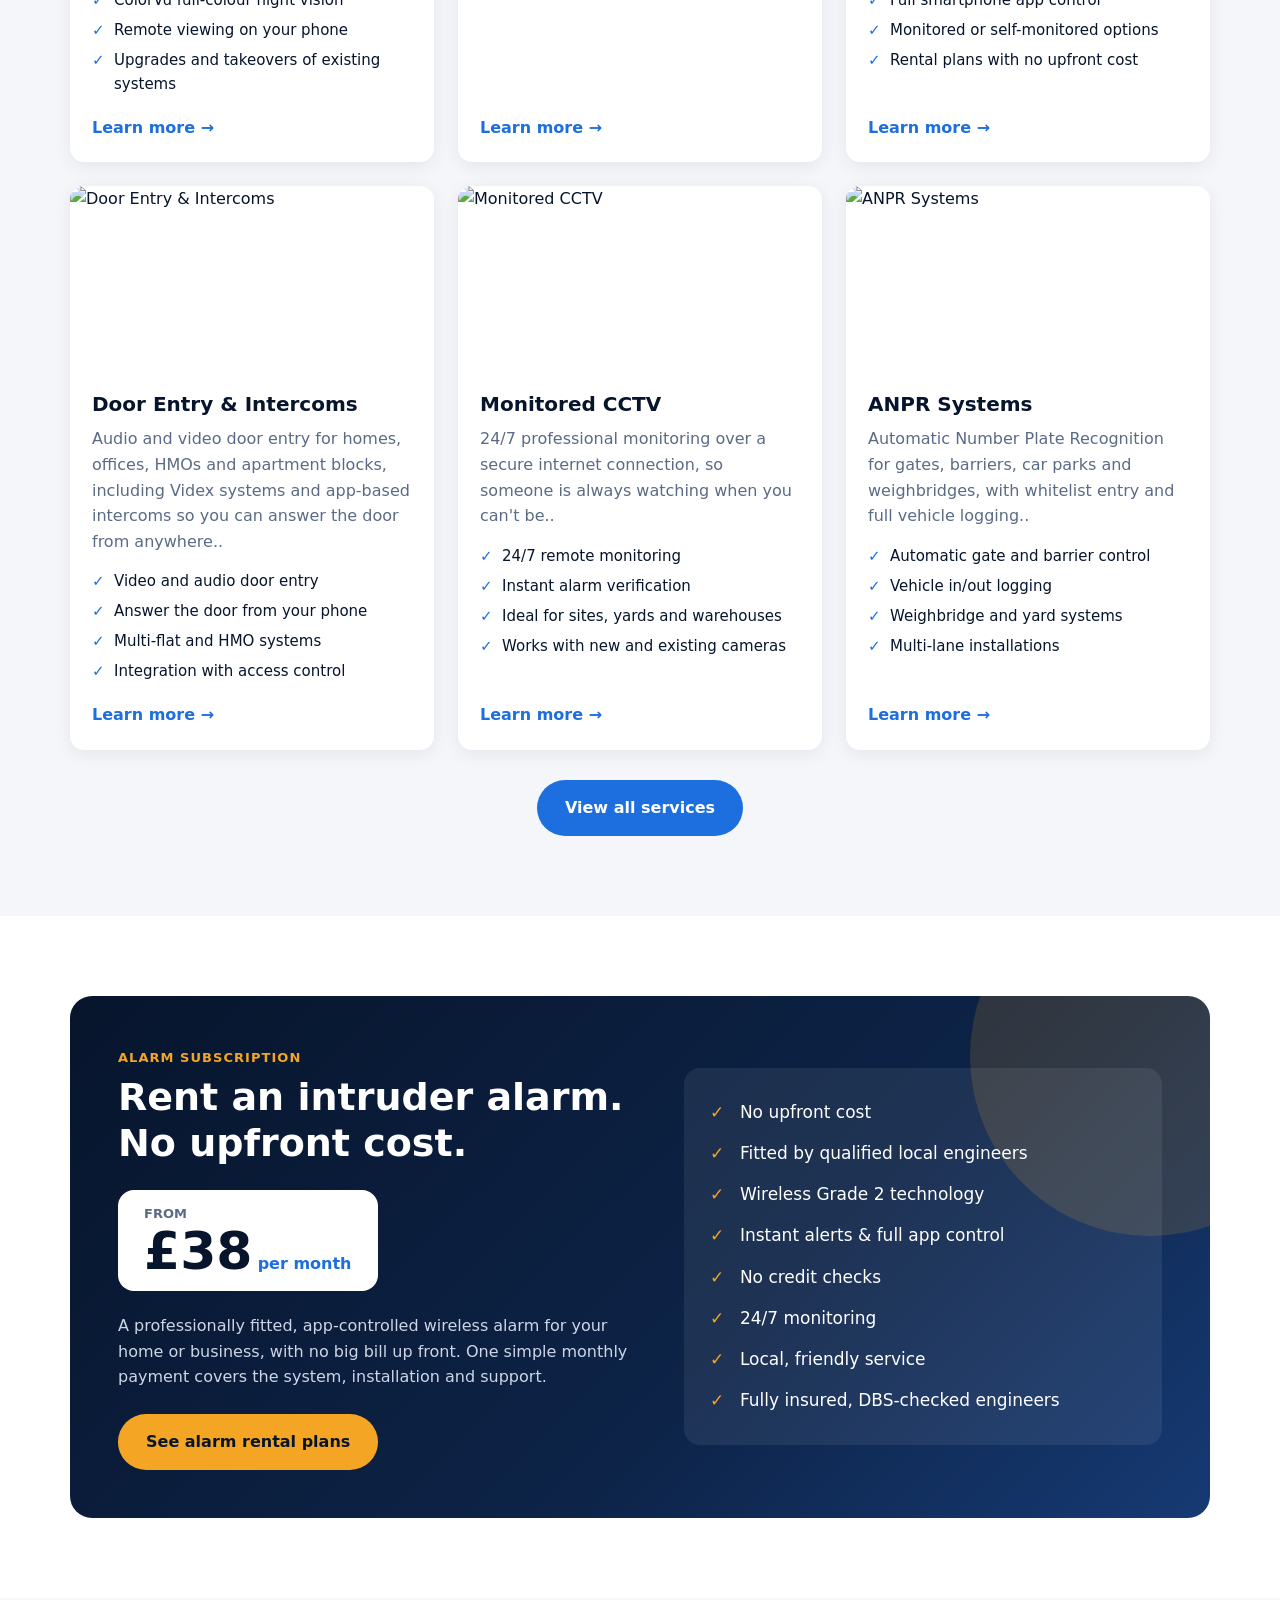
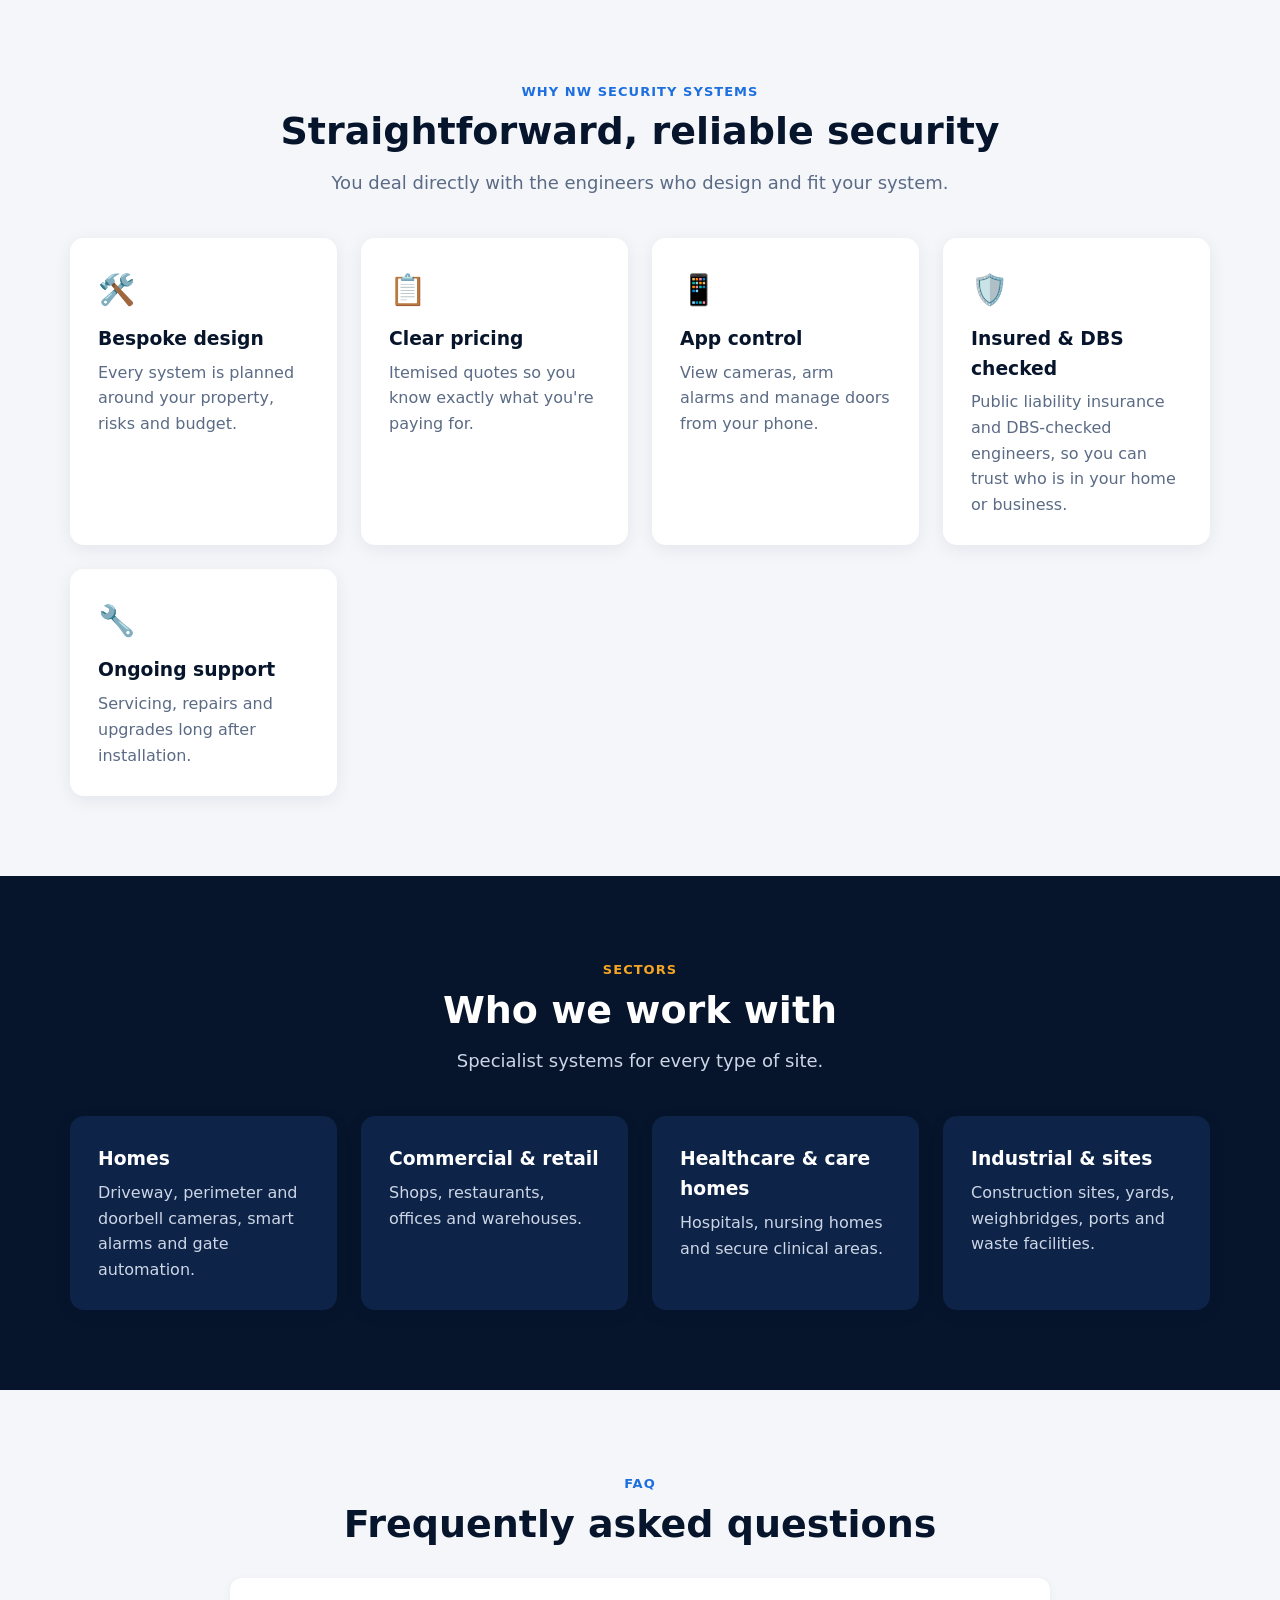
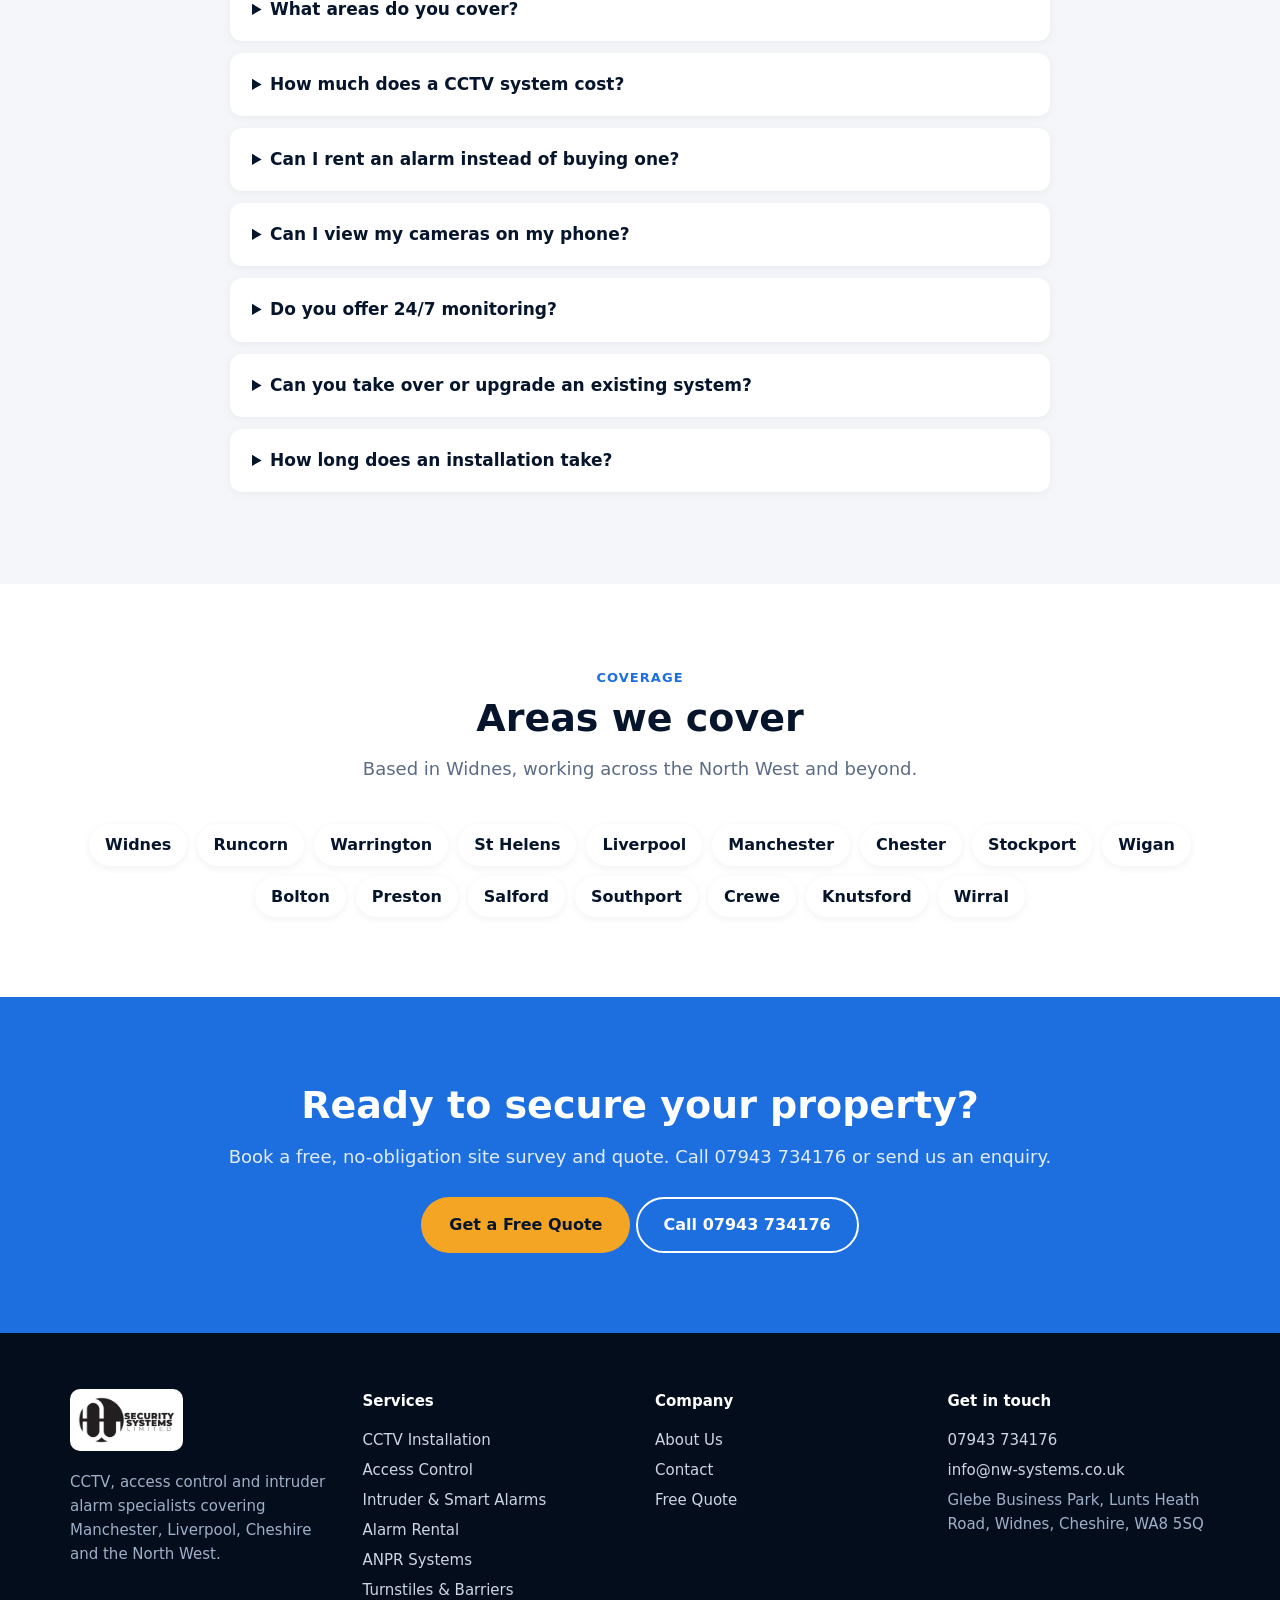
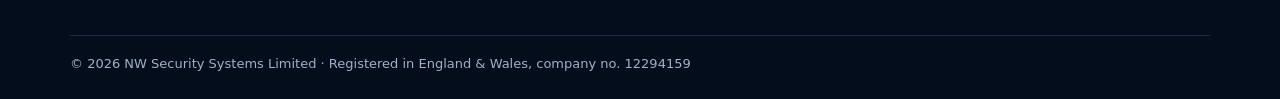
==== commit b4753398: "Add DBS-checked engineers to trust signals Co-Authored-By: Claude Opus 5.5 <noreply@anthropic.com> C" ====
--- a/index.html
+++ b/index.html
@@ -25,7 +25,7 @@
 <div class="actions"><a class="btn btn-primary" href="contact.html#quote">Book Free Site Survey</a><a class="btn btn-ghost" href="tel:+447943734176">Call Us – Same Day Quote</a></div>
 <div class="stats"><div><strong>20+</strong><span>Years experience</span></div><div><strong>24/7</strong><span>Monitoring options</span></div><div><strong>£38</strong><span>Alarms per month</span></div><div><strong>Free</strong><span>Site surveys</span></div></div>
 </div></section>
-<div class="trust"><div class="wrap"><span>🛡️ Fully insured – public liability cover</span><span>📋 Free site surveys &amp; itemised quotes</span><span>📍 Local North West engineers</span><span>✅ Hikvision · Paxton · Videx</span></div></div>
+<div class="trust"><div class="wrap"><span>🛡️ Fully insured – public liability cover</span><span>🪪 DBS-checked engineers</span><span>📋 Free site surveys &amp; itemised quotes</span><span>📍 Local North West engineers</span><span>✅ Hikvision · Paxton · Videx</span></div></div>
 
 <section><div class="wrap center">
 <span class="eyebrow">What we do</span><h2>Security services in North West England</h2>
@@ -44,7 +44,7 @@
 </div>
 <ul class="ticks">
 <li>No upfront cost</li><li>Fitted by qualified local engineers</li><li>Wireless Grade 2 technology</li>
-<li>Instant alerts &amp; full app control</li><li>No credit checks</li><li>24/7 monitoring</li><li>Local, friendly service</li><li>Fully insured engineers</li></ul>
+<li>Instant alerts &amp; full app control</li><li>No credit checks</li><li>24/7 monitoring</li><li>Local, friendly service</li><li>Fully insured, DBS-checked engineers</li></ul>
 </div></div></section>
 
 <section><div class="wrap center">
@@ -54,7 +54,7 @@
 <div class="icon-card"><div class="ic">🛠️</div><h3>Bespoke design</h3><p>Every system is planned around your property, risks and budget.</p></div>
 <div class="icon-card"><div class="ic">📋</div><h3>Clear pricing</h3><p>Itemised quotes so you know exactly what you're paying for.</p></div>
 <div class="icon-card"><div class="ic">📱</div><h3>App control</h3><p>View cameras, arm alarms and manage doors from your phone.</p></div>
-<div class="icon-card"><div class="ic">🛡️</div><h3>Fully insured</h3><p>Public liability insurance on every job, for complete peace of mind.</p></div>
+<div class="icon-card"><div class="ic">🛡️</div><h3>Insured &amp; DBS checked</h3><p>Public liability insurance and DBS-checked engineers, so you can trust who is in your home or business.</p></div>
 <div class="icon-card"><div class="ic">🔧</div><h3>Ongoing support</h3><p>Servicing, repairs and upgrades long after installation.</p></div>
 </div></div></section>
 
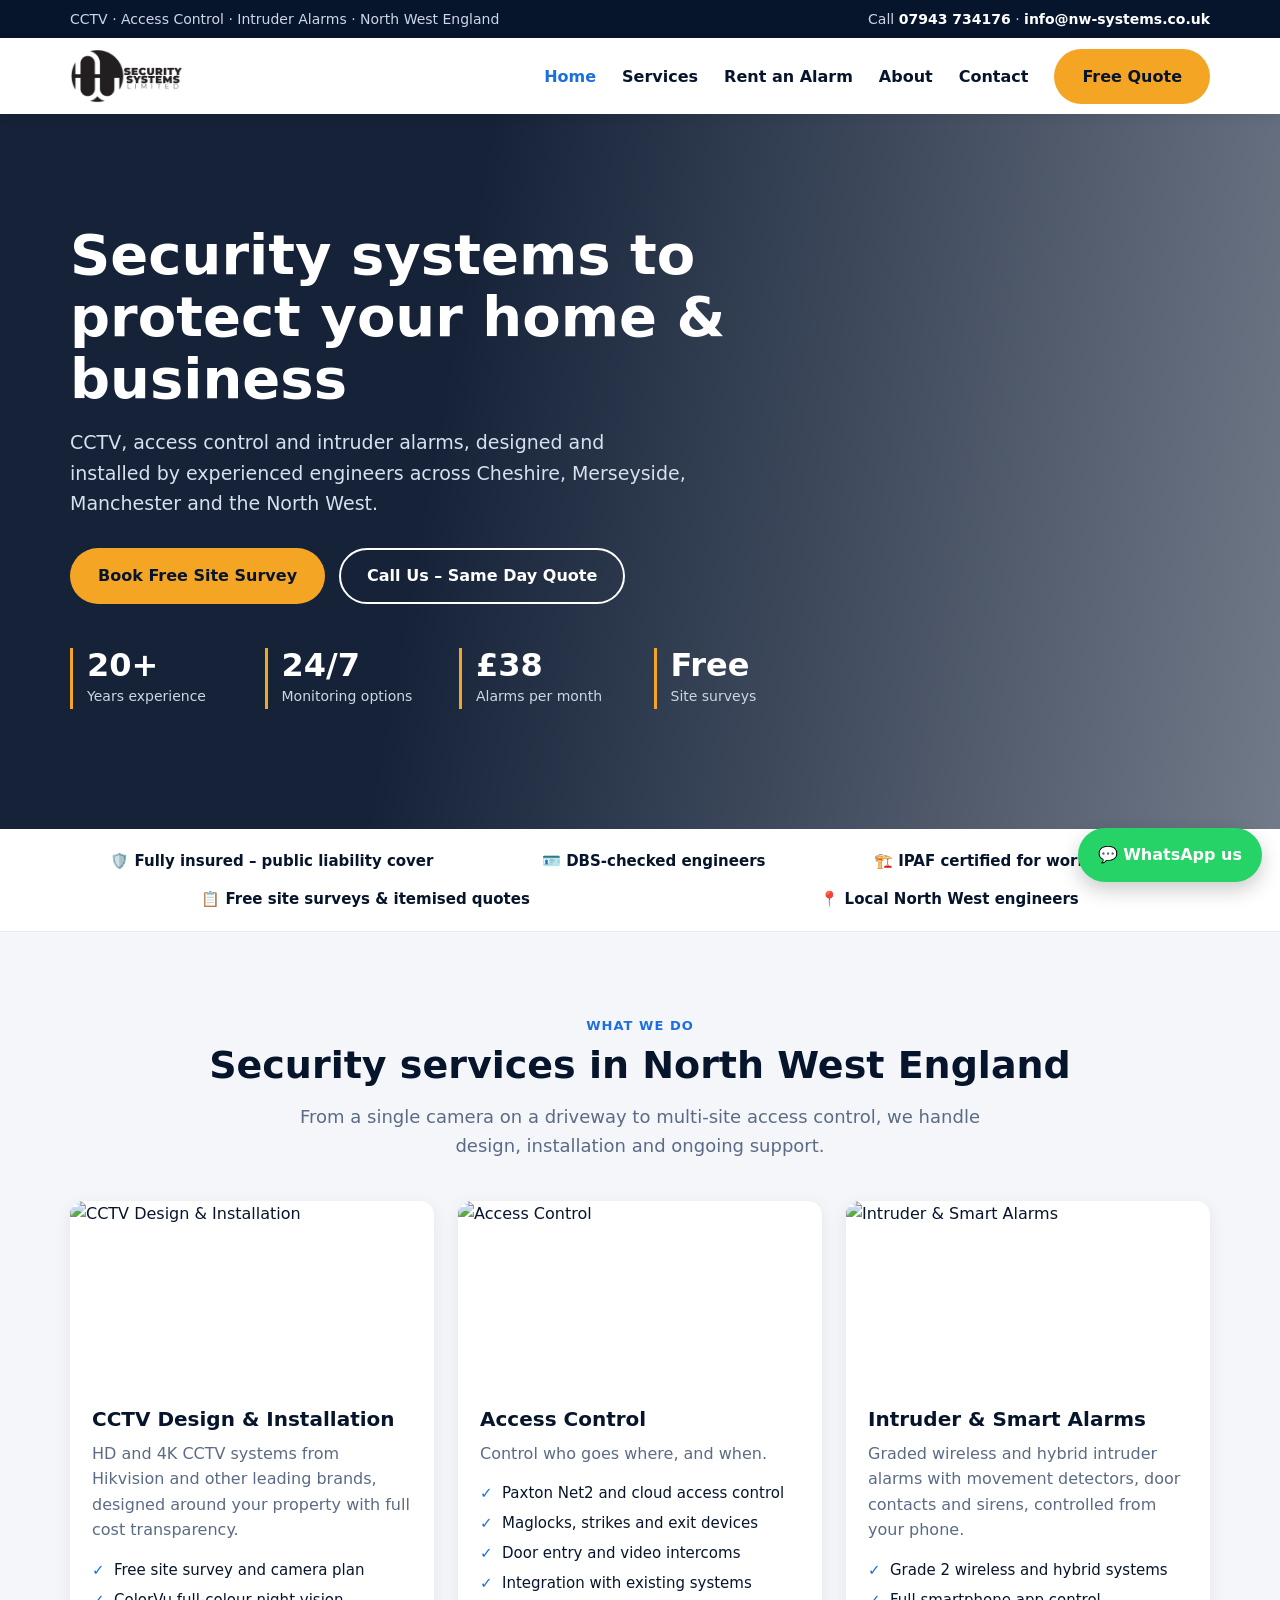
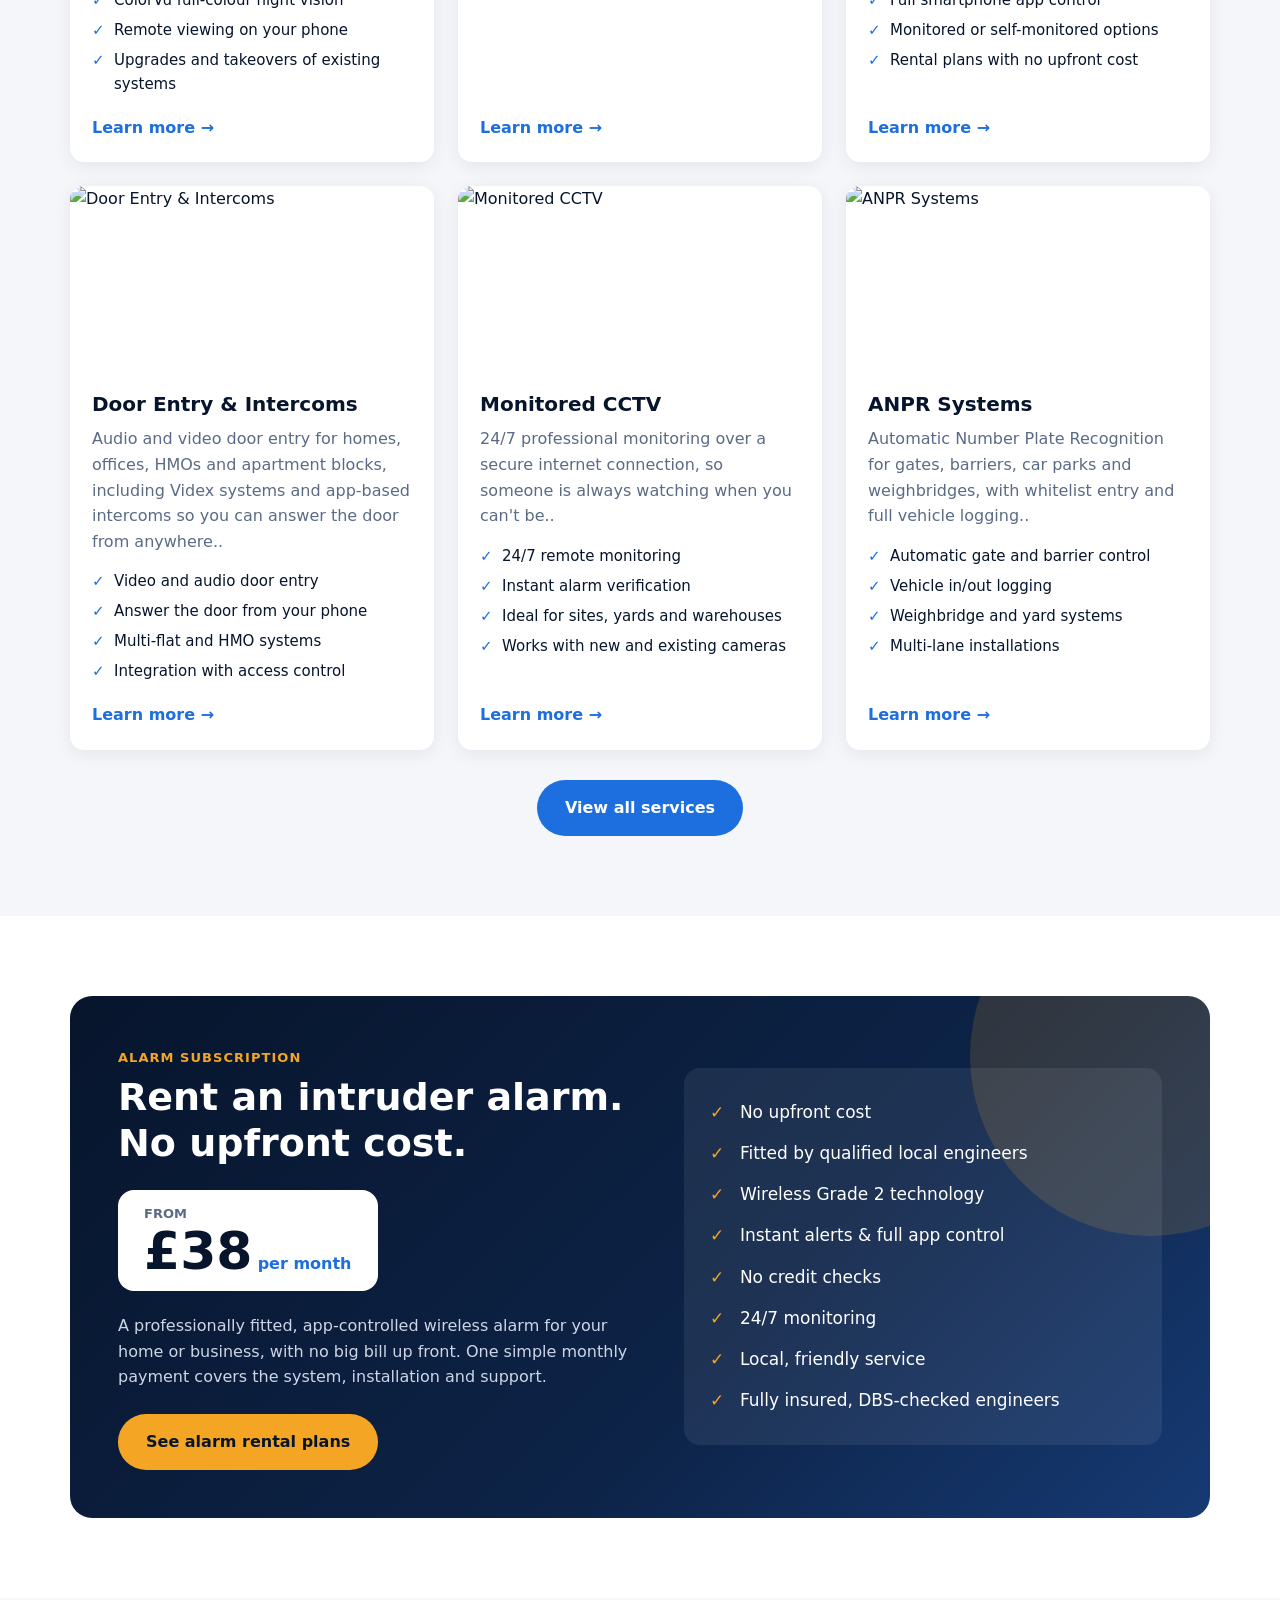
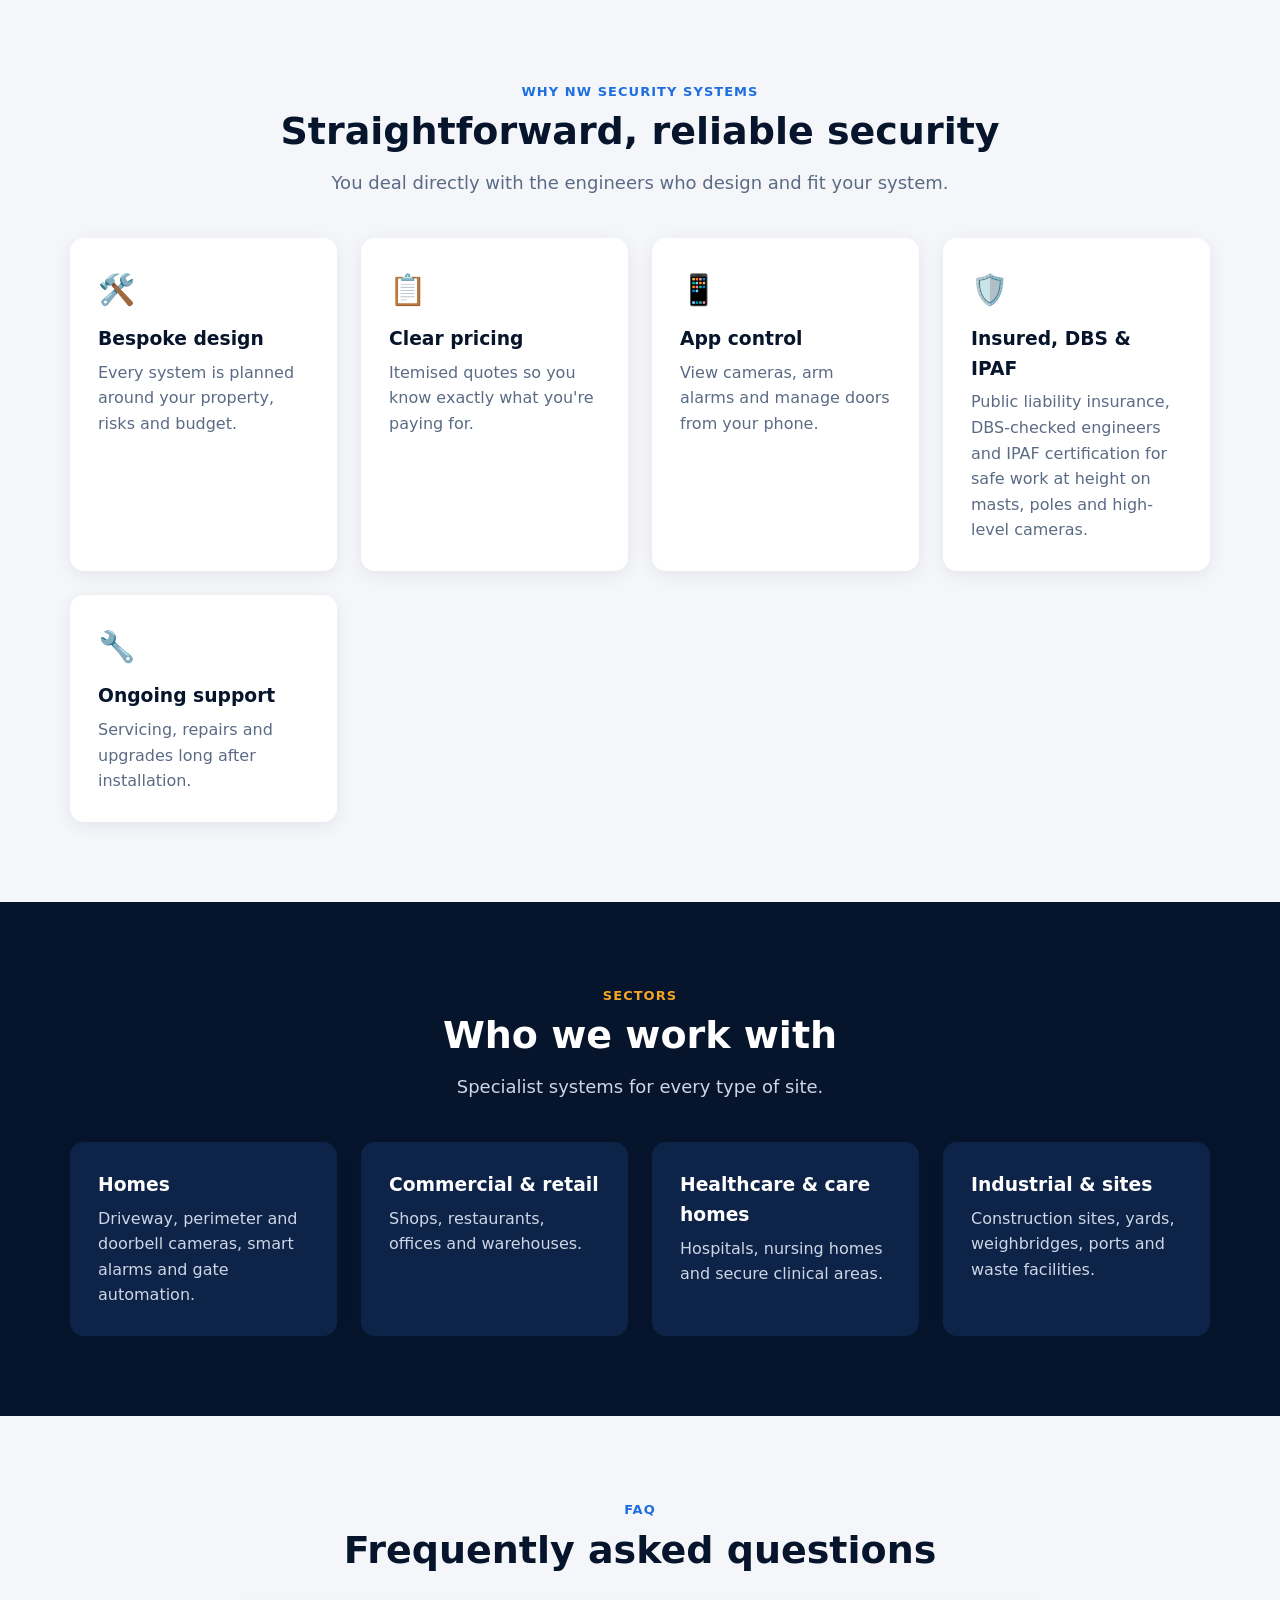
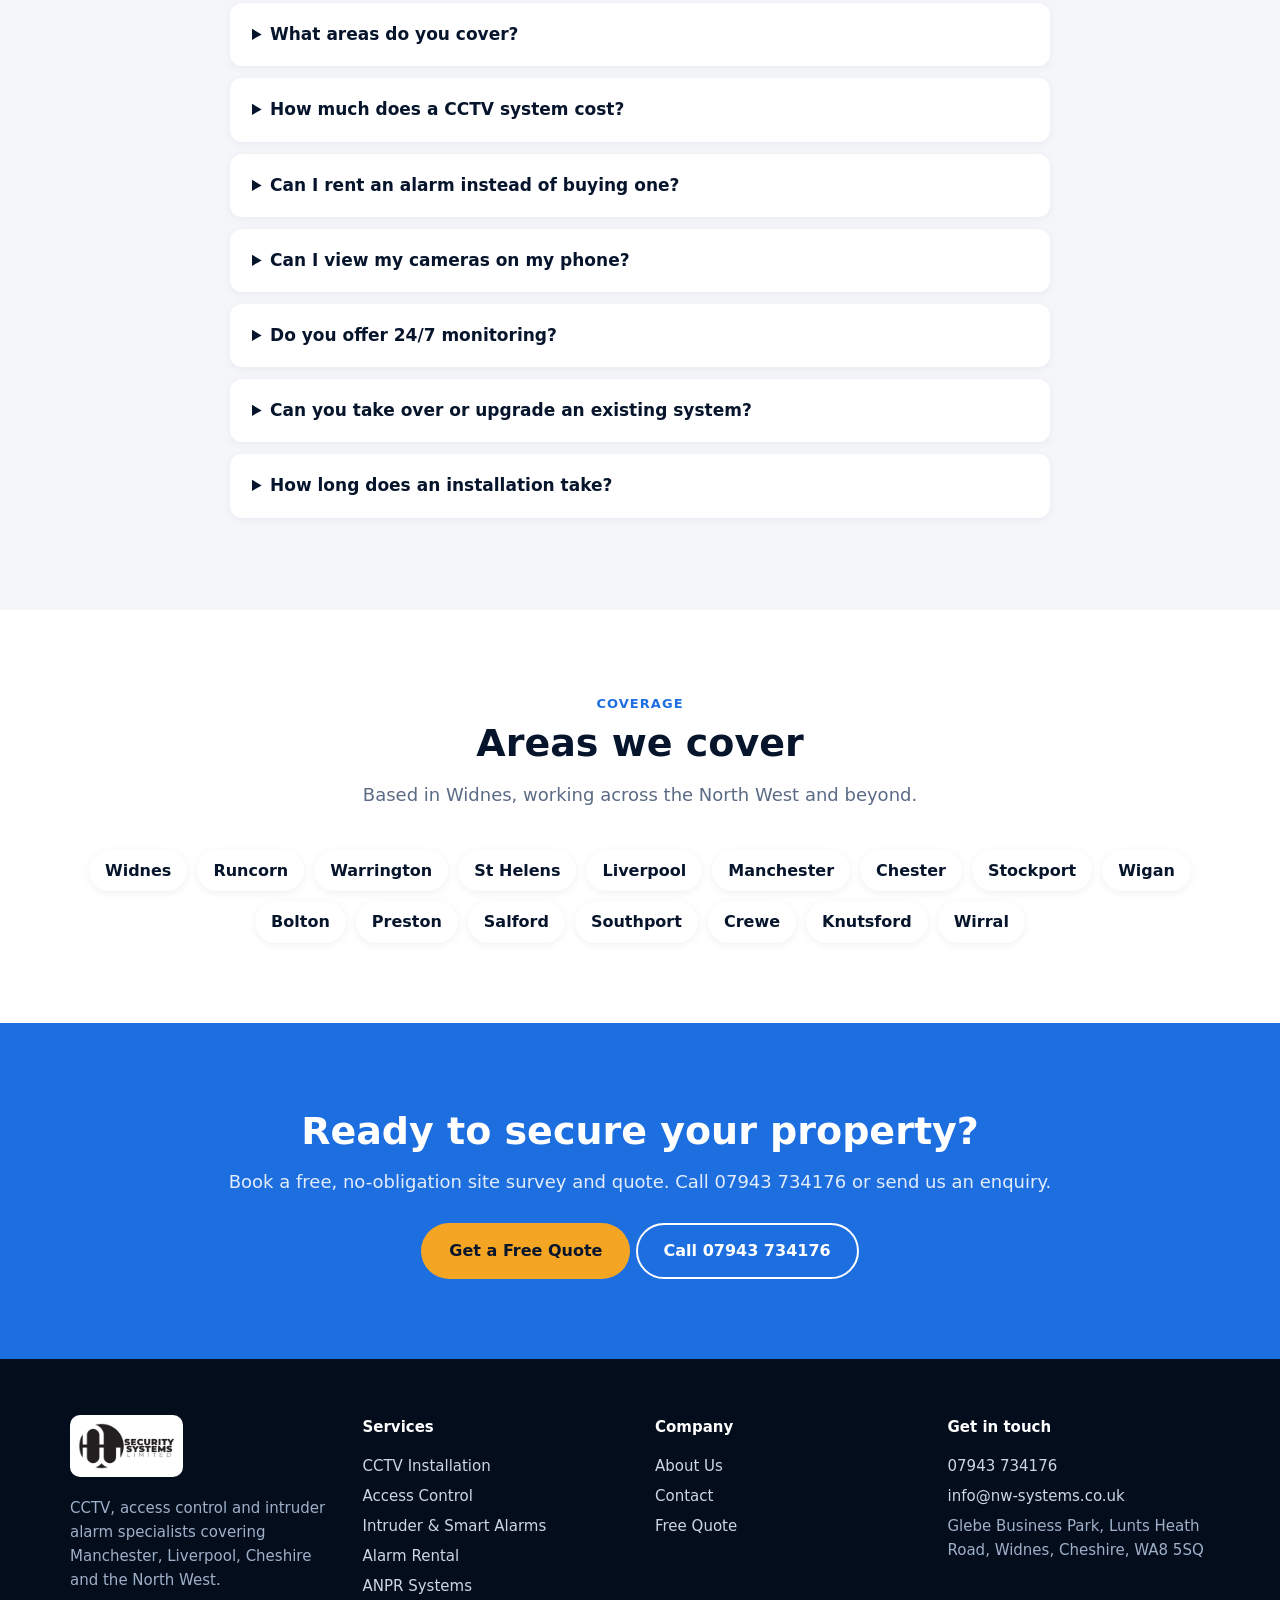
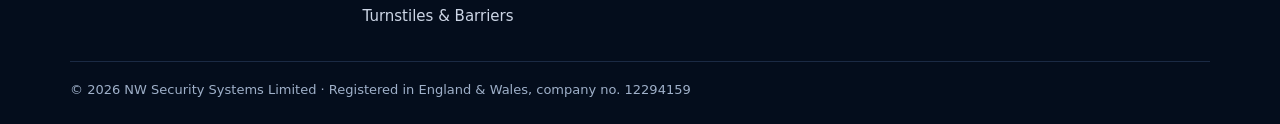
==== commit 19a798a4: "Add IPAF certification to trust signals Co-Authored-By: Claude Opus 5.5 <noreply@anthropic.com> Clau" ====
--- a/index.html
+++ b/index.html
@@ -25,7 +25,7 @@
 <div class="actions"><a class="btn btn-primary" href="contact.html#quote">Book Free Site Survey</a><a class="btn btn-ghost" href="tel:+447943734176">Call Us – Same Day Quote</a></div>
 <div class="stats"><div><strong>20+</strong><span>Years experience</span></div><div><strong>24/7</strong><span>Monitoring options</span></div><div><strong>£38</strong><span>Alarms per month</span></div><div><strong>Free</strong><span>Site surveys</span></div></div>
 </div></section>
-<div class="trust"><div class="wrap"><span>🛡️ Fully insured – public liability cover</span><span>🪪 DBS-checked engineers</span><span>📋 Free site surveys &amp; itemised quotes</span><span>📍 Local North West engineers</span><span>✅ Hikvision · Paxton · Videx</span></div></div>
+<div class="trust"><div class="wrap"><span>🛡️ Fully insured – public liability cover</span><span>🪪 DBS-checked engineers</span><span>🏗️ IPAF certified for work at height</span><span>📋 Free site surveys &amp; itemised quotes</span><span>📍 Local North West engineers</span></div></div>
 
 <section><div class="wrap center">
 <span class="eyebrow">What we do</span><h2>Security services in North West England</h2>
@@ -54,7 +54,7 @@
 <div class="icon-card"><div class="ic">🛠️</div><h3>Bespoke design</h3><p>Every system is planned around your property, risks and budget.</p></div>
 <div class="icon-card"><div class="ic">📋</div><h3>Clear pricing</h3><p>Itemised quotes so you know exactly what you're paying for.</p></div>
 <div class="icon-card"><div class="ic">📱</div><h3>App control</h3><p>View cameras, arm alarms and manage doors from your phone.</p></div>
-<div class="icon-card"><div class="ic">🛡️</div><h3>Insured &amp; DBS checked</h3><p>Public liability insurance and DBS-checked engineers, so you can trust who is in your home or business.</p></div>
+<div class="icon-card"><div class="ic">🛡️</div><h3>Insured, DBS &amp; IPAF</h3><p>Public liability insurance, DBS-checked engineers and IPAF certification for safe work at height on masts, poles and high-level cameras.</p></div>
 <div class="icon-card"><div class="ic">🔧</div><h3>Ongoing support</h3><p>Servicing, repairs and upgrades long after installation.</p></div>
 </div></div></section>
 
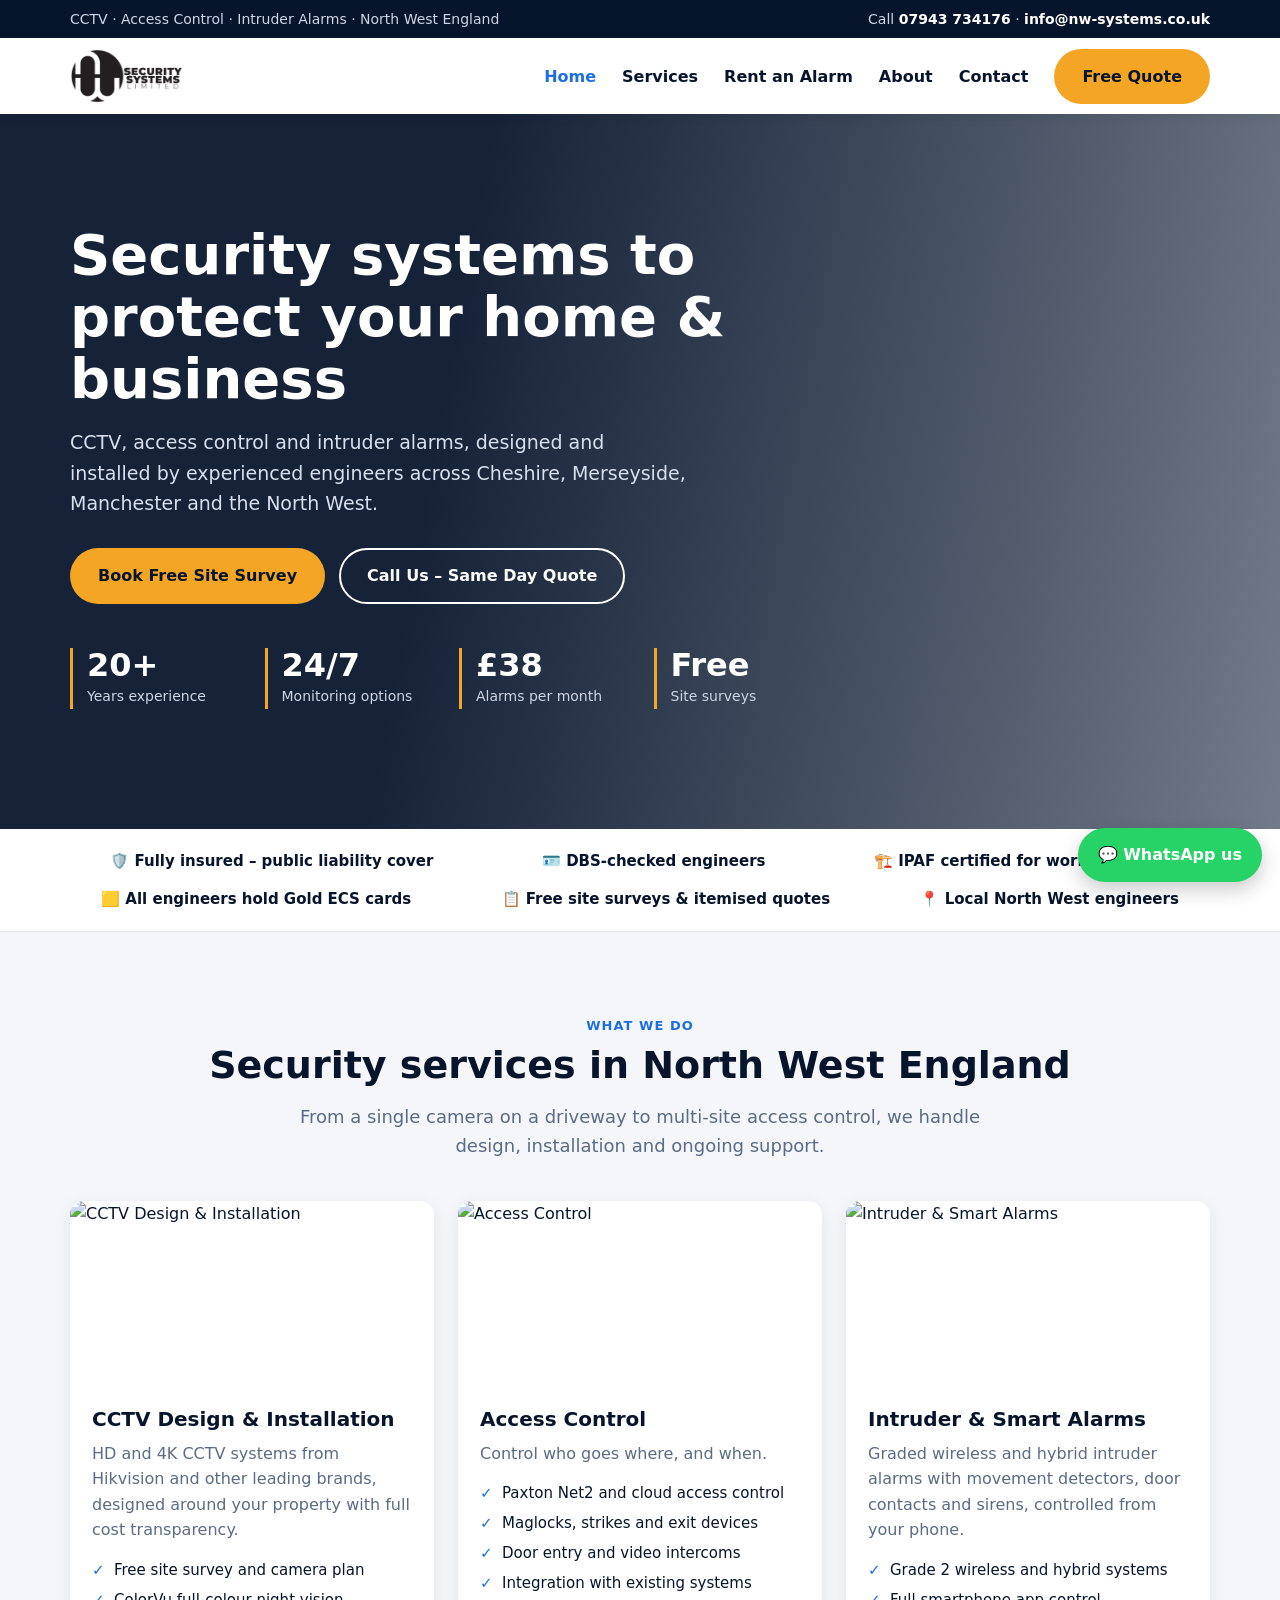
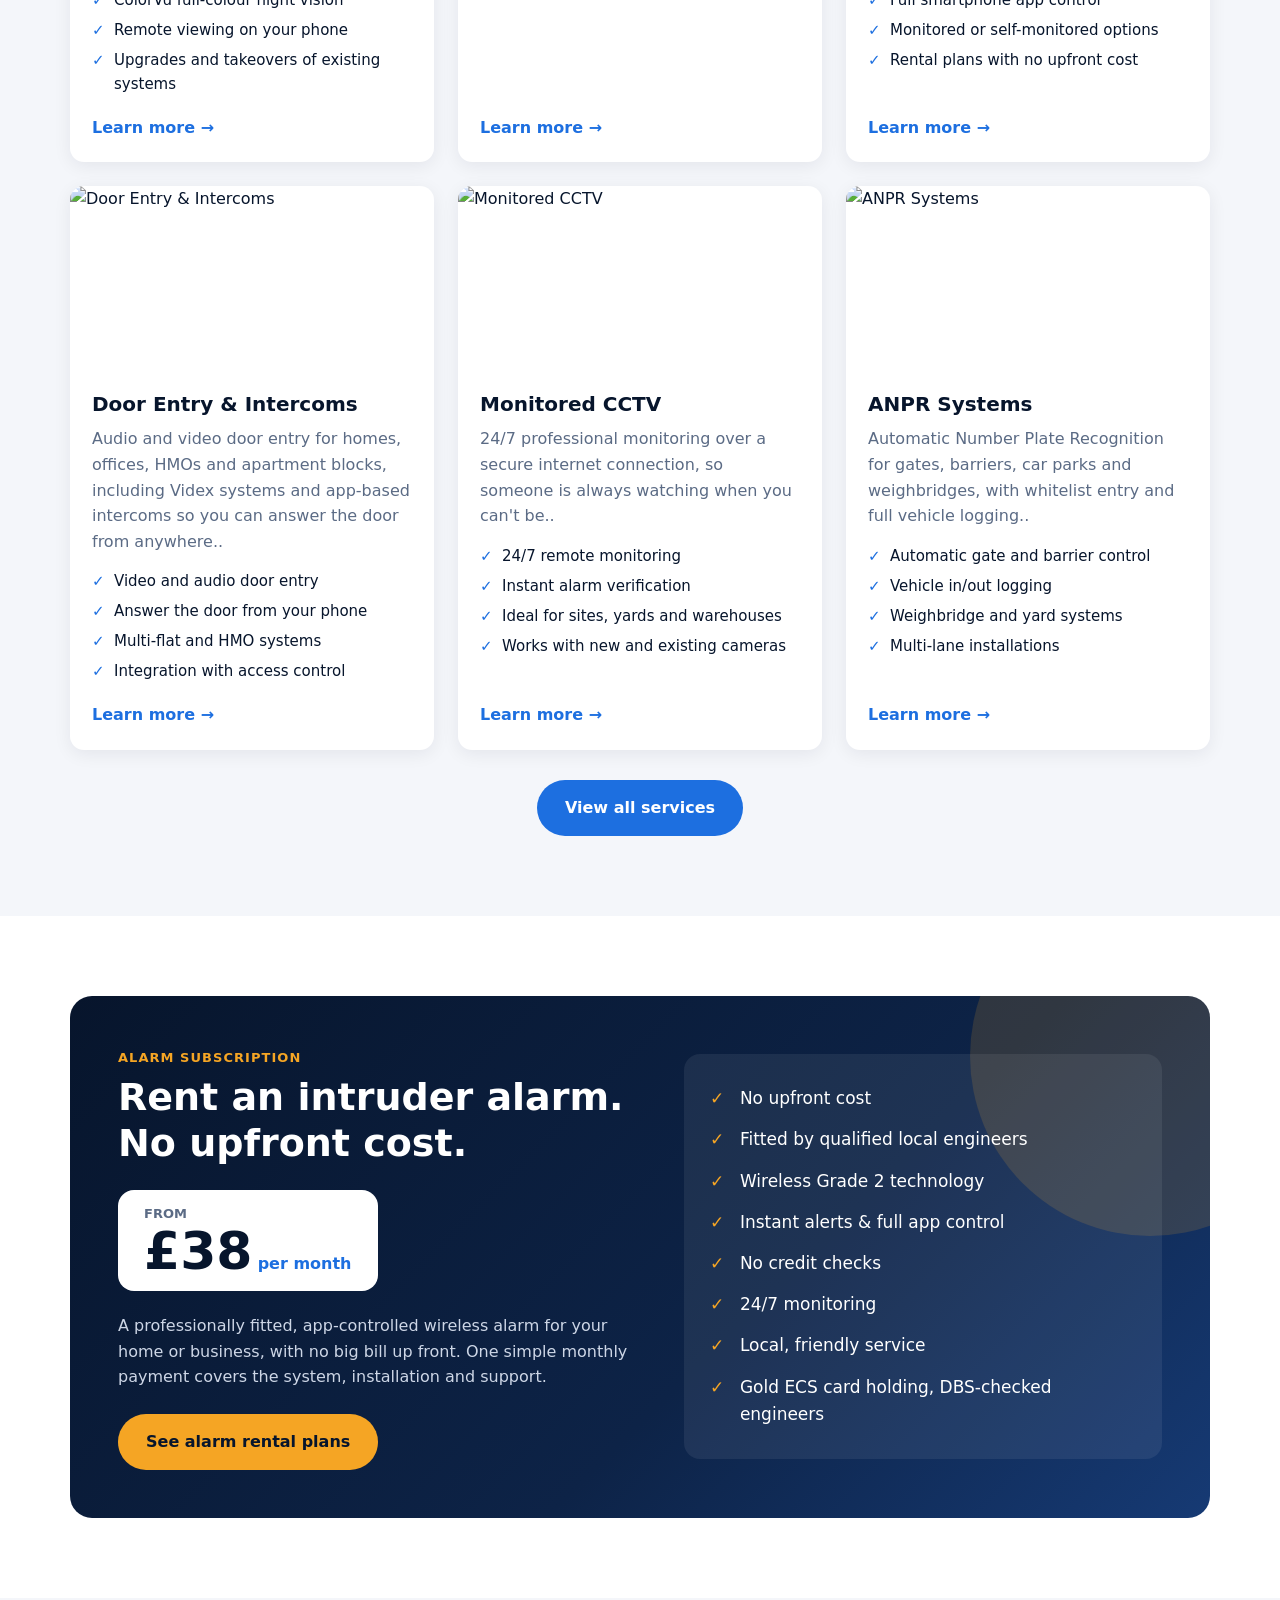
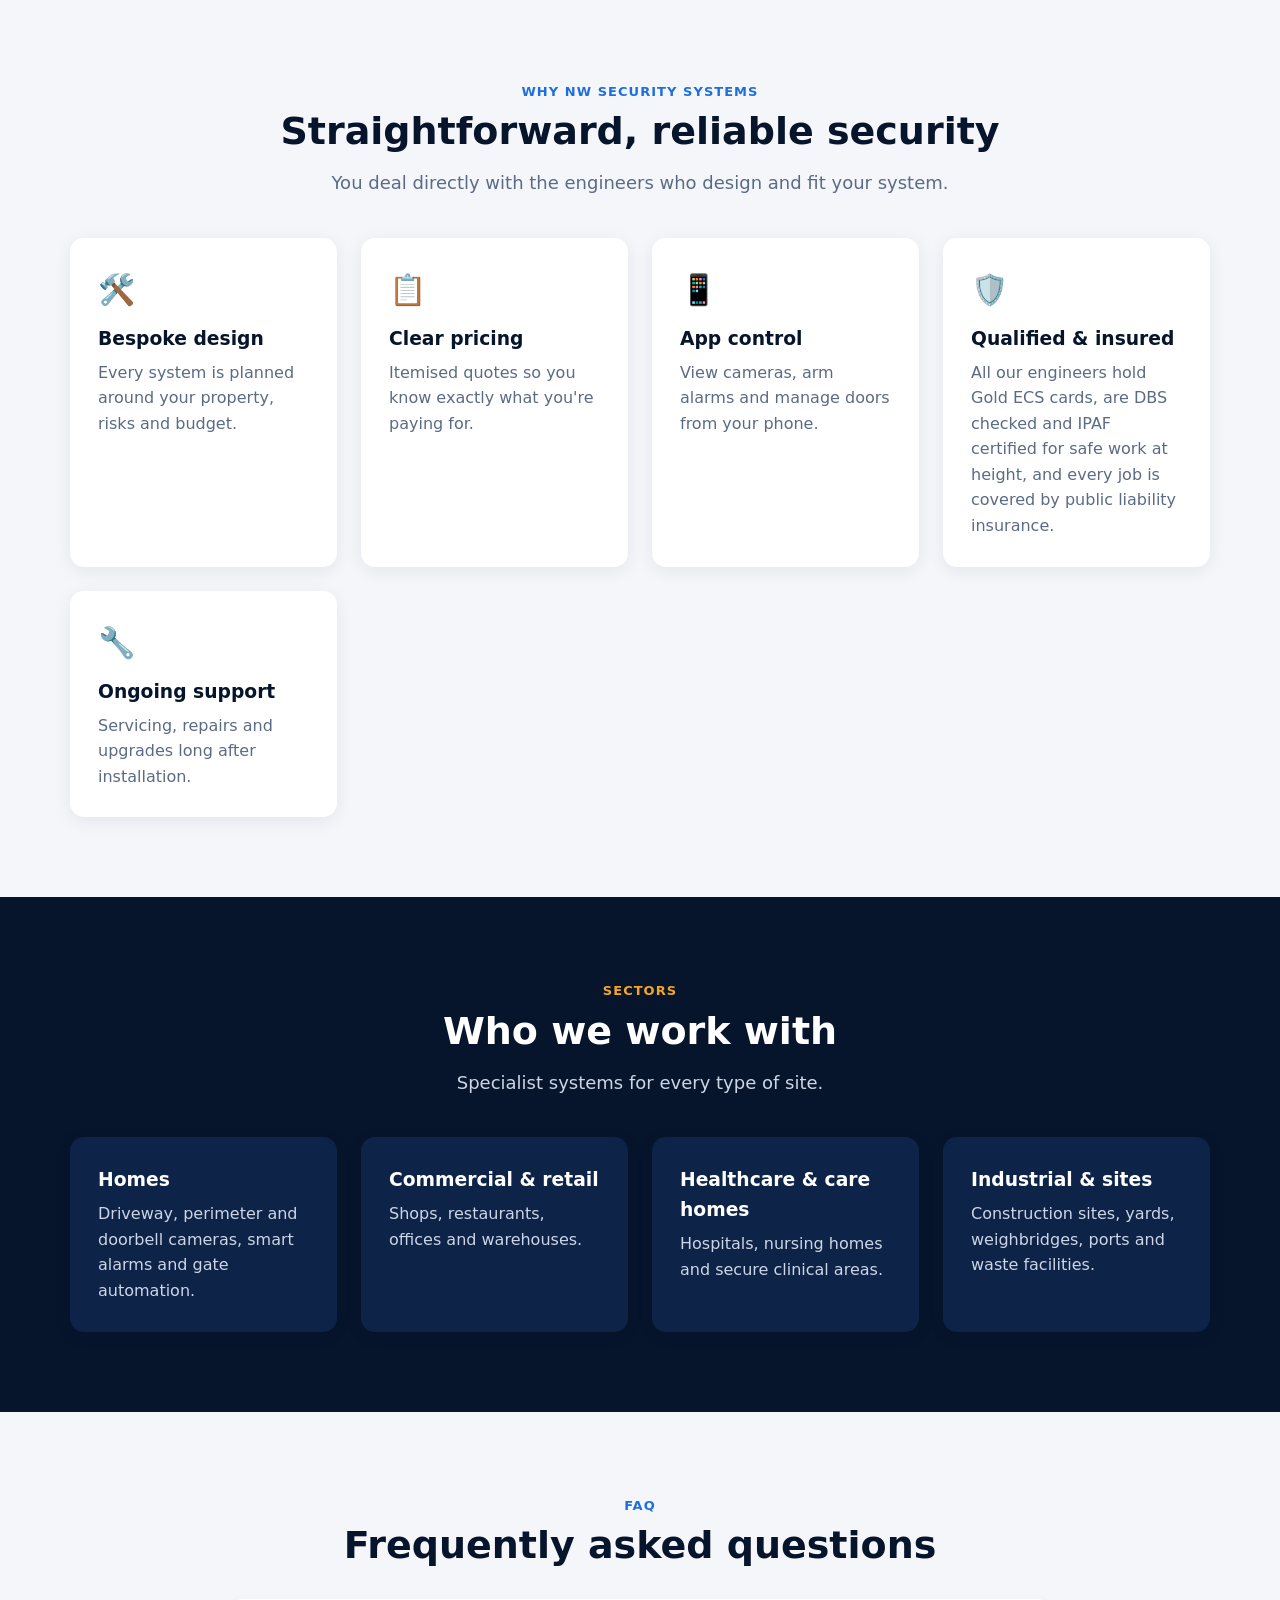
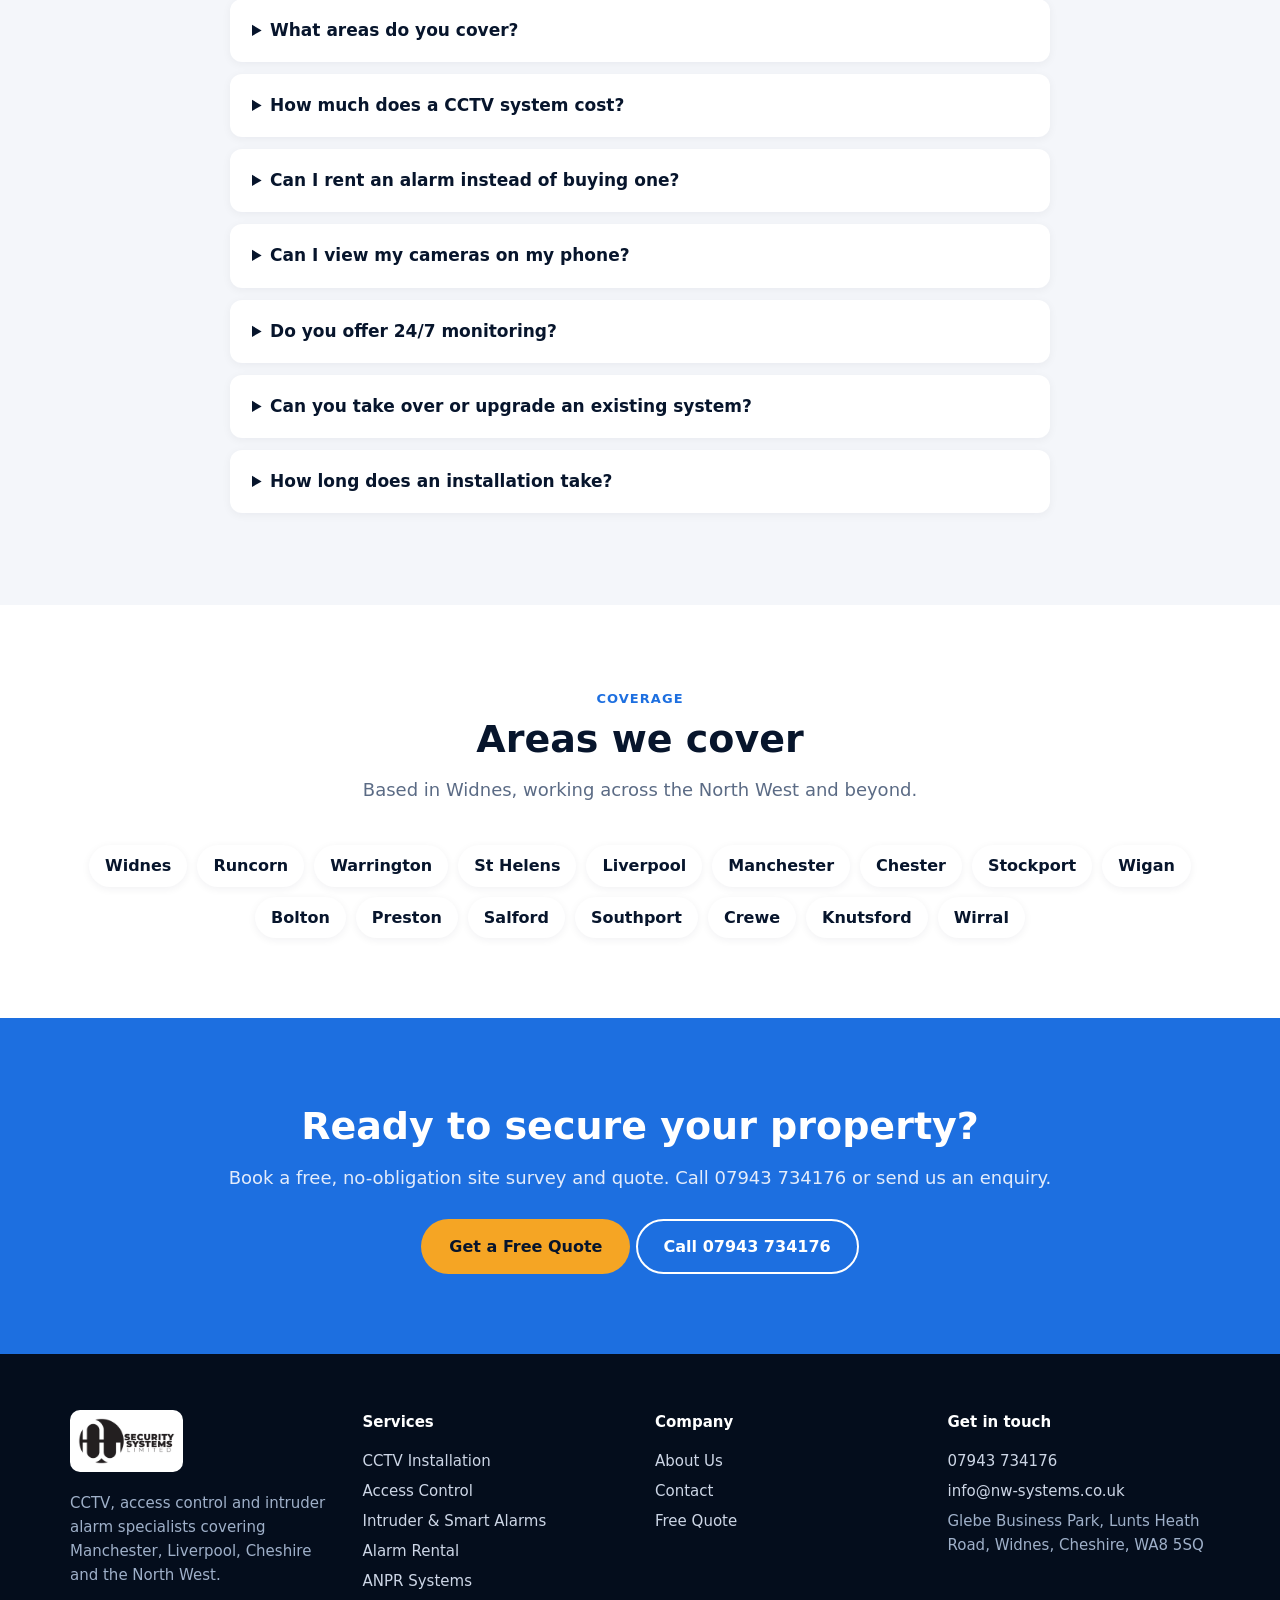
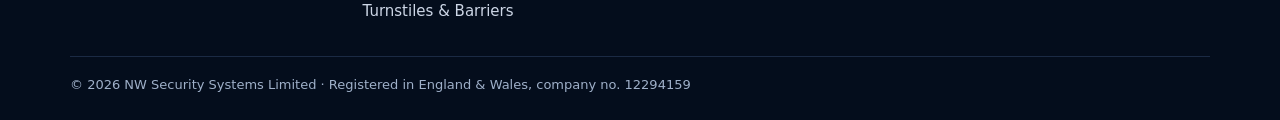
==== commit f7f9d008: "Add Gold ECS cards to trust signals Co-Authored-By: Claude Opus 5.5 <noreply@anthropic.com> Claude-S" ====
--- a/index.html
+++ b/index.html
@@ -25,7 +25,7 @@
 <div class="actions"><a class="btn btn-primary" href="contact.html#quote">Book Free Site Survey</a><a class="btn btn-ghost" href="tel:+447943734176">Call Us – Same Day Quote</a></div>
 <div class="stats"><div><strong>20+</strong><span>Years experience</span></div><div><strong>24/7</strong><span>Monitoring options</span></div><div><strong>£38</strong><span>Alarms per month</span></div><div><strong>Free</strong><span>Site surveys</span></div></div>
 </div></section>
-<div class="trust"><div class="wrap"><span>🛡️ Fully insured – public liability cover</span><span>🪪 DBS-checked engineers</span><span>🏗️ IPAF certified for work at height</span><span>📋 Free site surveys &amp; itemised quotes</span><span>📍 Local North West engineers</span></div></div>
+<div class="trust"><div class="wrap"><span>🛡️ Fully insured – public liability cover</span><span>🪪 DBS-checked engineers</span><span>🏗️ IPAF certified for work at height</span><span>🟨 All engineers hold Gold ECS cards</span><span>📋 Free site surveys &amp; itemised quotes</span><span>📍 Local North West engineers</span></div></div>
 
 <section><div class="wrap center">
 <span class="eyebrow">What we do</span><h2>Security services in North West England</h2>
@@ -44,7 +44,7 @@
 </div>
 <ul class="ticks">
 <li>No upfront cost</li><li>Fitted by qualified local engineers</li><li>Wireless Grade 2 technology</li>
-<li>Instant alerts &amp; full app control</li><li>No credit checks</li><li>24/7 monitoring</li><li>Local, friendly service</li><li>Fully insured, DBS-checked engineers</li></ul>
+<li>Instant alerts &amp; full app control</li><li>No credit checks</li><li>24/7 monitoring</li><li>Local, friendly service</li><li>Gold ECS card holding, DBS-checked engineers</li></ul>
 </div></div></section>
 
 <section><div class="wrap center">
@@ -54,7 +54,7 @@
 <div class="icon-card"><div class="ic">🛠️</div><h3>Bespoke design</h3><p>Every system is planned around your property, risks and budget.</p></div>
 <div class="icon-card"><div class="ic">📋</div><h3>Clear pricing</h3><p>Itemised quotes so you know exactly what you're paying for.</p></div>
 <div class="icon-card"><div class="ic">📱</div><h3>App control</h3><p>View cameras, arm alarms and manage doors from your phone.</p></div>
-<div class="icon-card"><div class="ic">🛡️</div><h3>Insured, DBS &amp; IPAF</h3><p>Public liability insurance, DBS-checked engineers and IPAF certification for safe work at height on masts, poles and high-level cameras.</p></div>
+<div class="icon-card"><div class="ic">🛡️</div><h3>Qualified &amp; insured</h3><p>All our engineers hold Gold ECS cards, are DBS checked and IPAF certified for safe work at height, and every job is covered by public liability insurance.</p></div>
 <div class="icon-card"><div class="ic">🔧</div><h3>Ongoing support</h3><p>Servicing, repairs and upgrades long after installation.</p></div>
 </div></div></section>
 
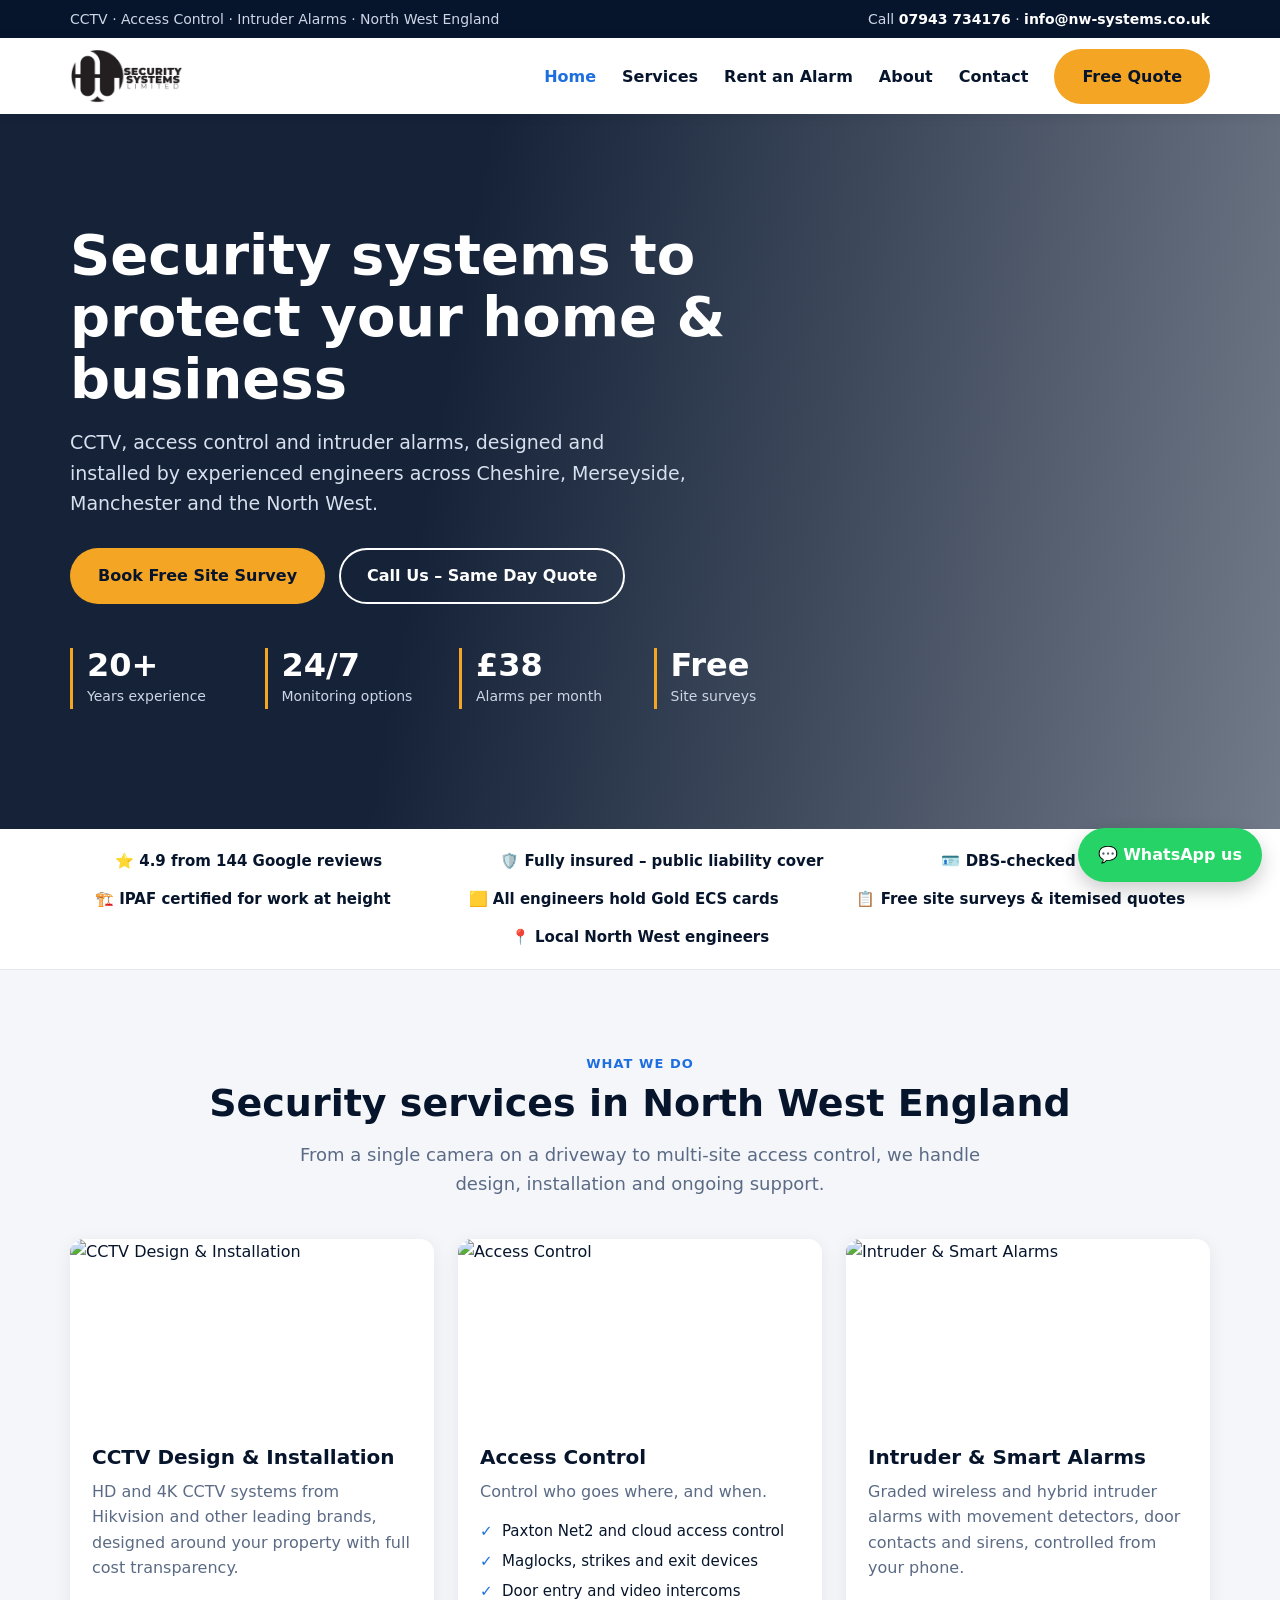
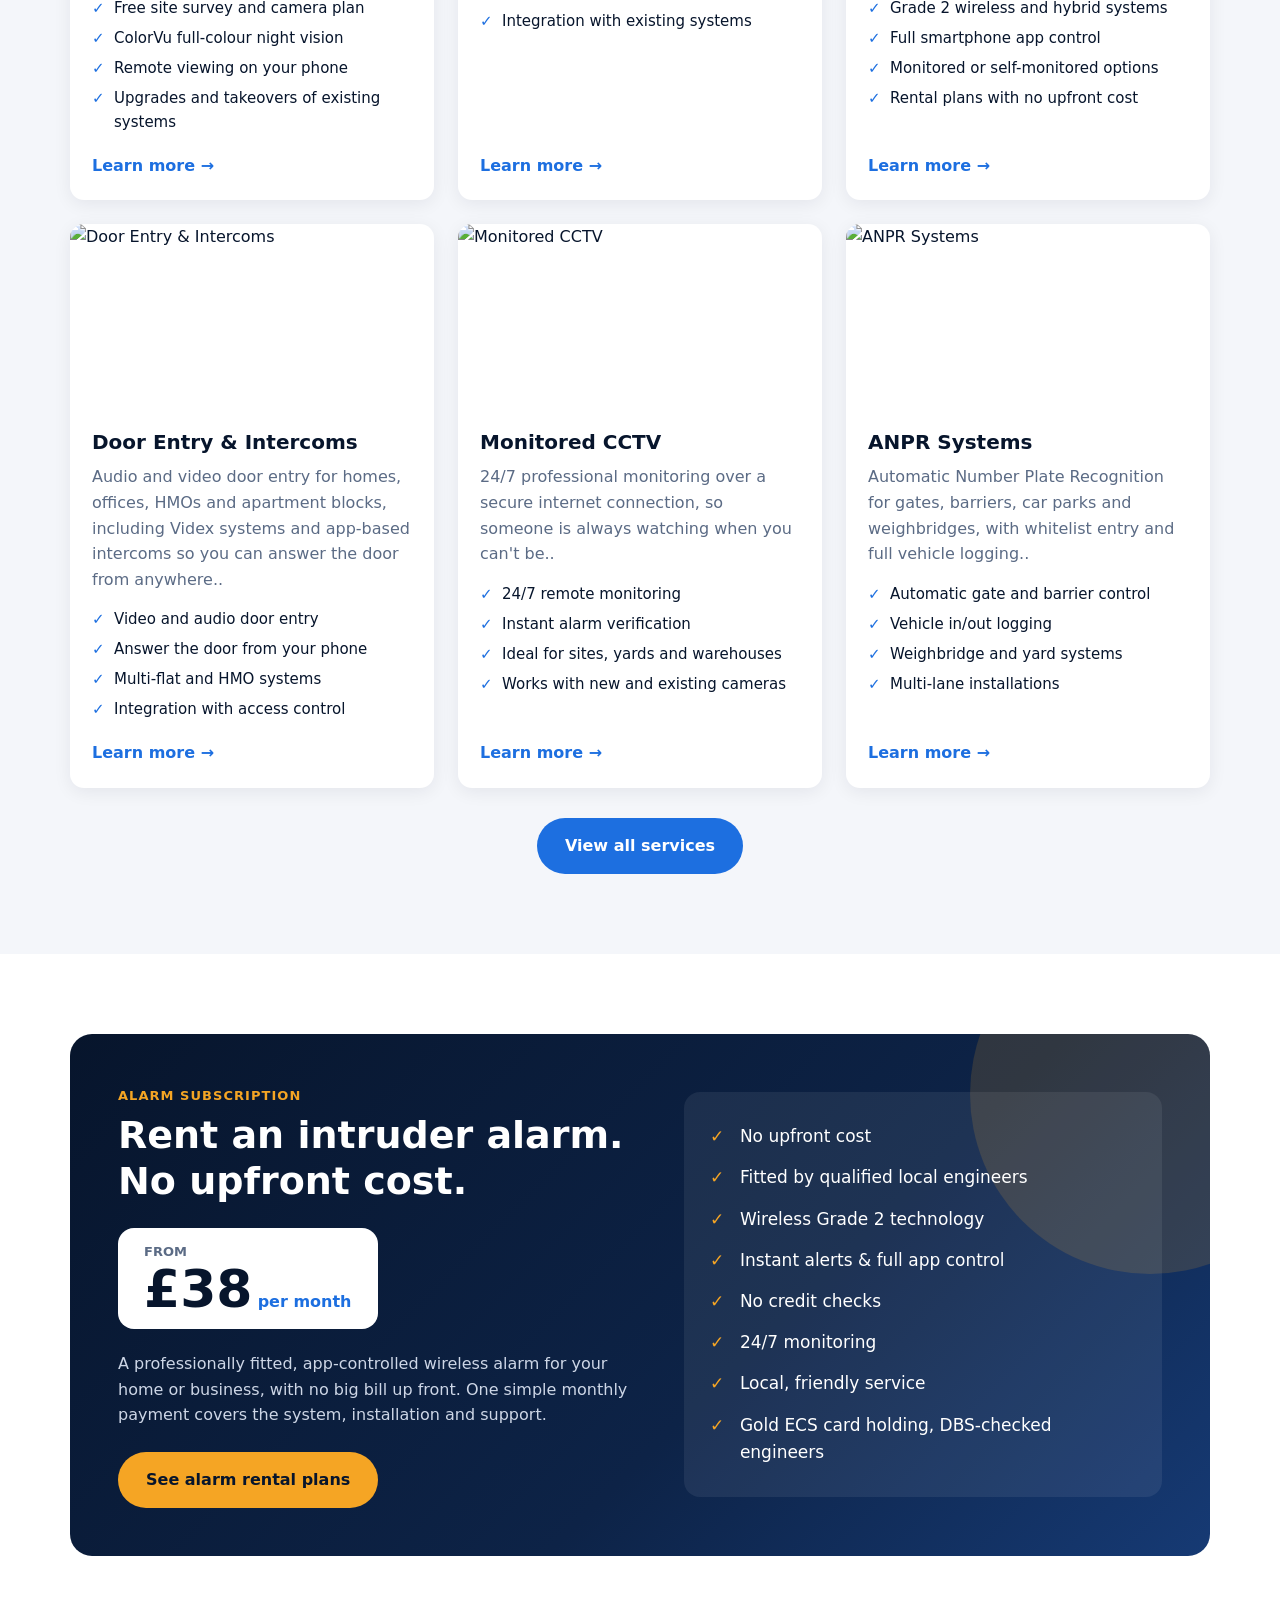
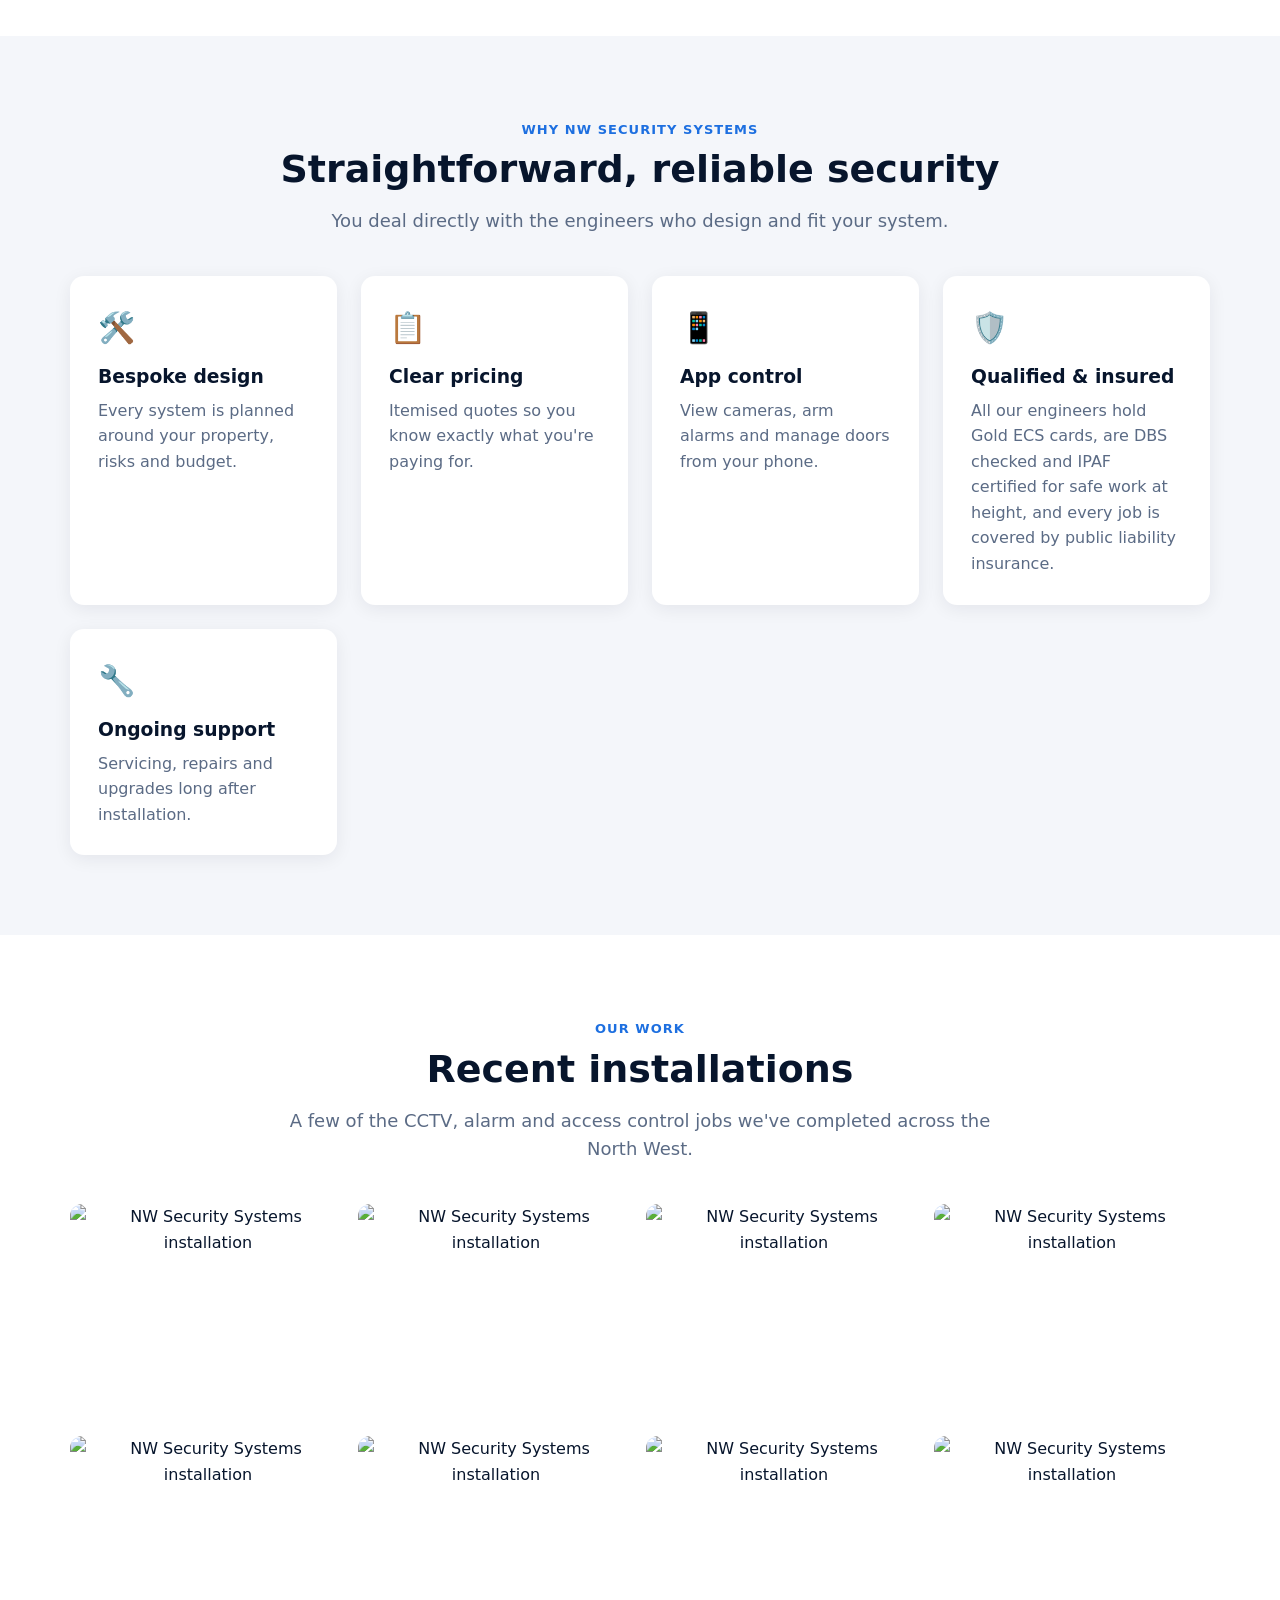
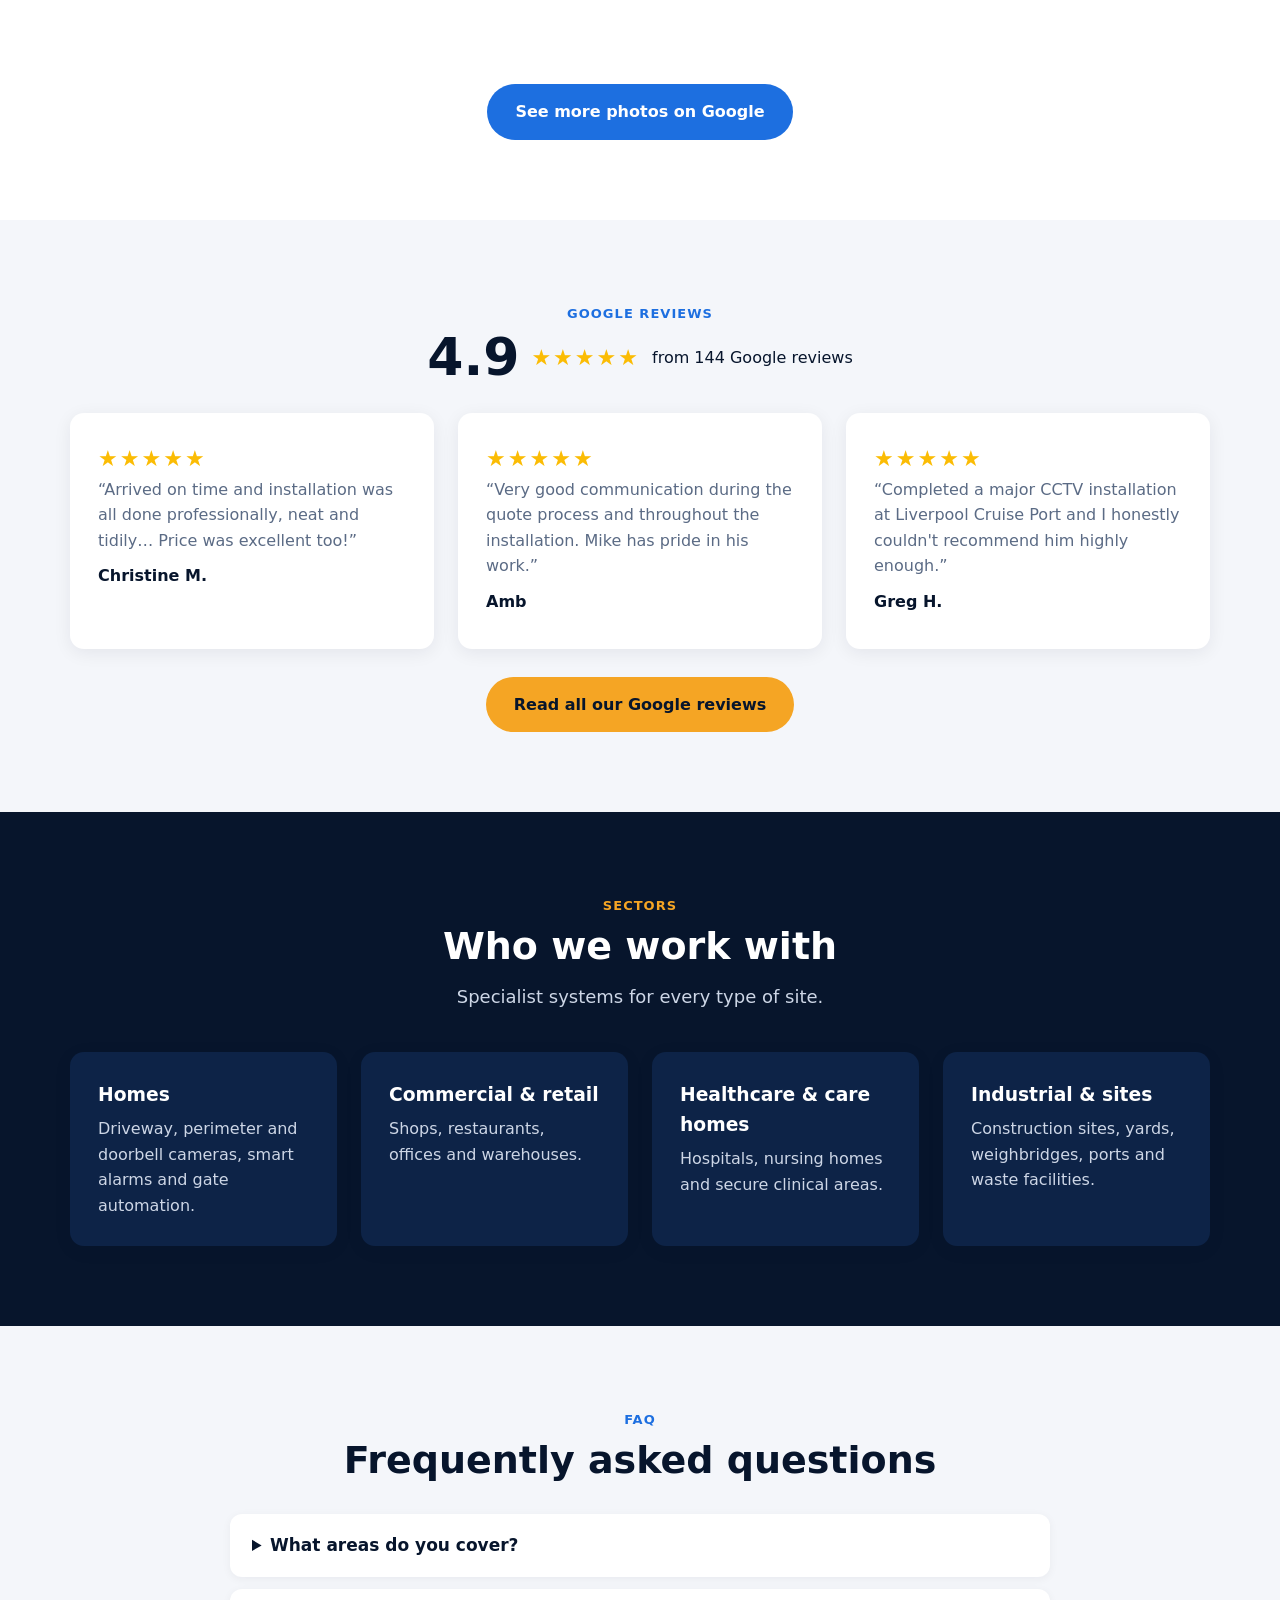
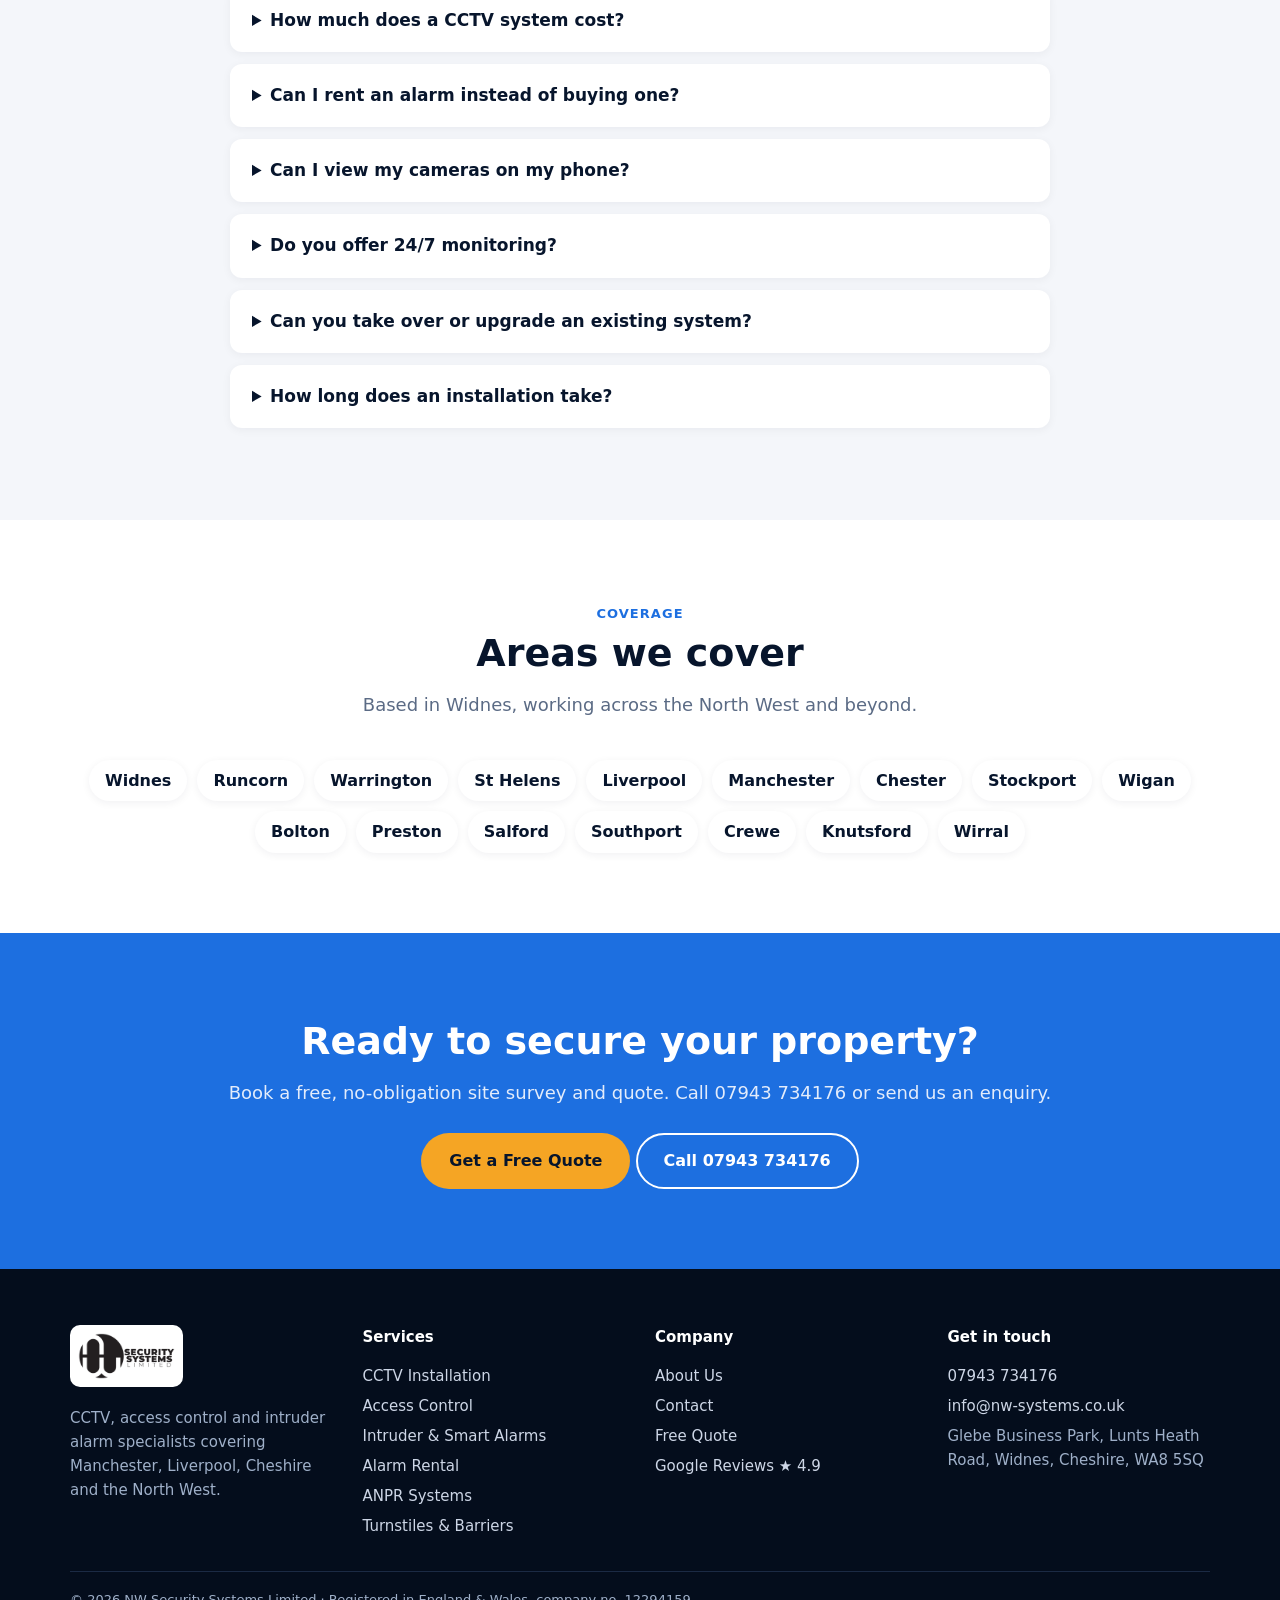
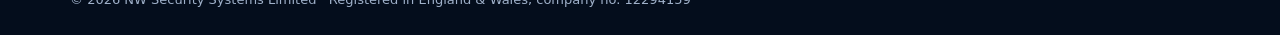
==== commit 2e7415d3: "Google photos gallery, reviews section, local SEO schema, sitemap Co-Authored-By: Claude Opus 5.5 <n" ====
--- a/index.html
+++ b/index.html
@@ -3,11 +3,15 @@
 <head>
 <meta charset="utf-8">
 <meta name="viewport" content="width=device-width,initial-scale=1">
-<title>NW Security Systems | CCTV, Access Control & Intruder Alarms North West</title>
+<title>CCTV Installation Widnes, Warrington & Liverpool | NW Security Systems</title>
 <meta name="description" content="CCTV, access control and intruder alarm installation across Cheshire, Merseyside, Manchester and the North West. Free quotes, alarm rental with no upfront cost.">
-<meta property="og:title" content="NW Security Systems | CCTV, Access Control & Intruder Alarms North West">
+<meta property="og:title" content="CCTV Installation Widnes, Warrington & Liverpool | NW Security Systems">
 <meta property="og:description" content="CCTV, access control and intruder alarm installation across Cheshire, Merseyside, Manchester and the North West. Free quotes, alarm rental with no upfront cost.">
 <link rel="icon" href="assets/logo.png">
+<link rel="canonical" href="https://nw-systems.co.uk/">
+<meta name="geo.region" content="GB-HAL"><meta name="geo.placename" content="Widnes">
+<script type="application/ld+json">{"@context":"https://schema.org","@type":"HomeAndConstructionBusiness","additionalType":"https://en.wikipedia.org/wiki/Security_alarm","name":"NW Security Systems Limited","url":"https://nw-systems.co.uk/","logo":"https://nw-systems.co.uk/assets/logo.png","image":"https://nw-systems.co.uk/assets/logo.png","telephone":"+447943734176","email":"info@nw-systems.co.uk","address":{"@type":"PostalAddress","streetAddress":"Glebe Business Park, Lunts Heath Road","addressLocality":"Widnes","addressRegion":"Cheshire","postalCode":"WA8 5SQ","addressCountry":"GB"},"geo":{"@type":"GeoCoordinates","latitude":53.3864723,"longitude":-2.7189294},"openingHoursSpecification":[{"@type":"OpeningHoursSpecification","dayOfWeek":["Monday","Tuesday","Wednesday","Thursday","Friday"],"opens":"08:00","closes":"18:00"}],"areaServed":["Widnes","Runcorn","Warrington","St Helens","Liverpool","Manchester","Chester","Cheshire","Merseyside","Greater Manchester","Lancashire"],"sameAs":["https://www.google.com/maps?cid=2448522739939679318"],"priceRange":"££","description":"CCTV, access control, intruder alarm and door entry installers covering Cheshire, Merseyside, Manchester and the North West."}</script>
+
 <link rel="stylesheet" href="assets/style.css">
 </head>
 <body>
@@ -25,12 +29,12 @@
 <div class="actions"><a class="btn btn-primary" href="contact.html#quote">Book Free Site Survey</a><a class="btn btn-ghost" href="tel:+447943734176">Call Us – Same Day Quote</a></div>
 <div class="stats"><div><strong>20+</strong><span>Years experience</span></div><div><strong>24/7</strong><span>Monitoring options</span></div><div><strong>£38</strong><span>Alarms per month</span></div><div><strong>Free</strong><span>Site surveys</span></div></div>
 </div></section>
-<div class="trust"><div class="wrap"><span>🛡️ Fully insured – public liability cover</span><span>🪪 DBS-checked engineers</span><span>🏗️ IPAF certified for work at height</span><span>🟨 All engineers hold Gold ECS cards</span><span>📋 Free site surveys &amp; itemised quotes</span><span>📍 Local North West engineers</span></div></div>
+<div class="trust"><div class="wrap"><span>⭐ 4.9 from 144 Google reviews</span><span>🛡️ Fully insured – public liability cover</span><span>🪪 DBS-checked engineers</span><span>🏗️ IPAF certified for work at height</span><span>🟨 All engineers hold Gold ECS cards</span><span>📋 Free site surveys &amp; itemised quotes</span><span>📍 Local North West engineers</span></div></div>
 
 <section><div class="wrap center">
 <span class="eyebrow">What we do</span><h2>Security services in North West England</h2>
 <p class="lead">From a single camera on a driveway to multi-site access control, we handle design, installation and ongoing support.</p>
-<div class="grid g3" style="text-align:left"><div class="card"><img src="https://images.unsplash.com/photo-1557597774-9d273605dfa9?auto=format&fit=crop&w=700&q=60" alt="CCTV Design & Installation" loading="lazy"><div class="body"><h3>CCTV Design & Installation</h3><p>HD and 4K CCTV systems from Hikvision and other leading brands, designed around your property with full cost transparency.</p><ul class="mini"><li>Free site survey and camera plan</li><li>ColorVu full-colour night vision</li><li>Remote viewing on your phone</li><li>Upgrades and takeovers of existing systems</li></ul><a class="more" href="services.html#cctv">Learn more →</a></div></div><div class="card"><img src="https://images.unsplash.com/photo-1558002038-1055907df827?auto=format&fit=crop&w=700&q=60" alt="Access Control" loading="lazy"><div class="body"><h3>Access Control</h3><p>Control who goes where, and when.</p><ul class="mini"><li>Paxton Net2 and cloud access control</li><li>Maglocks, strikes and exit devices</li><li>Door entry and video intercoms</li><li>Integration with existing systems</li></ul><a class="more" href="services.html#access">Learn more →</a></div></div><div class="card"><img src="https://images.unsplash.com/photo-1585079542156-2755d9c8a094?auto=format&fit=crop&w=700&q=60" alt="Intruder & Smart Alarms" loading="lazy"><div class="body"><h3>Intruder & Smart Alarms</h3><p>Graded wireless and hybrid intruder alarms with movement detectors, door contacts and sirens, controlled from your phone.</p><ul class="mini"><li>Grade 2 wireless and hybrid systems</li><li>Full smartphone app control</li><li>Monitored or self-monitored options</li><li>Rental plans with no upfront cost</li></ul><a class="more" href="services.html#alarms">Learn more →</a></div></div><div class="card"><img src="https://images.unsplash.com/photo-1497366216548-37526070297c?auto=format&fit=crop&w=700&q=60" alt="Door Entry & Intercoms" loading="lazy"><div class="body"><h3>Door Entry & Intercoms</h3><p>Audio and video door entry for homes, offices, HMOs and apartment blocks, including Videx systems and app-based intercoms so you can answer the door from anywhere..</p><ul class="mini"><li>Video and audio door entry</li><li>Answer the door from your phone</li><li>Multi-flat and HMO systems</li><li>Integration with access control</li></ul><a class="more" href="services.html#intercom">Learn more →</a></div></div><div class="card"><img src="https://images.unsplash.com/photo-1605810230434-7631ac76ec81?auto=format&fit=crop&w=700&q=60" alt="Monitored CCTV" loading="lazy"><div class="body"><h3>Monitored CCTV</h3><p>24/7 professional monitoring over a secure internet connection, so someone is always watching when you can't be..</p><ul class="mini"><li>24/7 remote monitoring</li><li>Instant alarm verification</li><li>Ideal for sites, yards and warehouses</li><li>Works with new and existing cameras</li></ul><a class="more" href="services.html#monitored">Learn more →</a></div></div><div class="card"><img src="https://images.unsplash.com/photo-1617531653332-bd46c24f2068?auto=format&fit=crop&w=700&q=60" alt="ANPR Systems" loading="lazy"><div class="body"><h3>ANPR Systems</h3><p>Automatic Number Plate Recognition for gates, barriers, car parks and weighbridges, with whitelist entry and full vehicle logging..</p><ul class="mini"><li>Automatic gate and barrier control</li><li>Vehicle in/out logging</li><li>Weighbridge and yard systems</li><li>Multi-lane installations</li></ul><a class="more" href="services.html#anpr">Learn more →</a></div></div></div>
+<div class="grid g3" style="text-align:left"><div class="card"><img src="https://lh3.googleusercontent.com/gps-cs-s/ANWiy9StPQjNJ4s7xpVn-lESCSV2n_Rax41juDX6tn0aa7uI55iS1_Z3hZBfzkve1E8oF8MhxLjt9fQLenM_1OrK2qPK5LaFth0AqJL-KL_E9vZls398DaZ5e7FHrh2v4v6_95cG0ZHOEg69PTXJ=w1200-h800-k-no" alt="CCTV Design & Installation" loading="lazy"><div class="body"><h3>CCTV Design & Installation</h3><p>HD and 4K CCTV systems from Hikvision and other leading brands, designed around your property with full cost transparency.</p><ul class="mini"><li>Free site survey and camera plan</li><li>ColorVu full-colour night vision</li><li>Remote viewing on your phone</li><li>Upgrades and takeovers of existing systems</li></ul><a class="more" href="services.html#cctv">Learn more →</a></div></div><div class="card"><img src="https://images.unsplash.com/photo-1558002038-1055907df827?auto=format&fit=crop&w=700&q=60" alt="Access Control" loading="lazy"><div class="body"><h3>Access Control</h3><p>Control who goes where, and when.</p><ul class="mini"><li>Paxton Net2 and cloud access control</li><li>Maglocks, strikes and exit devices</li><li>Door entry and video intercoms</li><li>Integration with existing systems</li></ul><a class="more" href="services.html#access">Learn more →</a></div></div><div class="card"><img src="https://lh3.googleusercontent.com/gps-cs-s/ANWiy9RR1XTC8HxYT6A7ljDjvV_S6-XkSsHWOxpukex33dmZp0eHqMtVzIqA96760PSOhZxd_IBwO7xgoTKMI0HmvD3Pqmua92MnZna-odbqeuReSzkaDk2d216PbxGLIxow76mnzP2nTMqcsxs=w1200-h800-k-no" alt="Intruder & Smart Alarms" loading="lazy"><div class="body"><h3>Intruder & Smart Alarms</h3><p>Graded wireless and hybrid intruder alarms with movement detectors, door contacts and sirens, controlled from your phone.</p><ul class="mini"><li>Grade 2 wireless and hybrid systems</li><li>Full smartphone app control</li><li>Monitored or self-monitored options</li><li>Rental plans with no upfront cost</li></ul><a class="more" href="services.html#alarms">Learn more →</a></div></div><div class="card"><img src="https://images.unsplash.com/photo-1497366216548-37526070297c?auto=format&fit=crop&w=700&q=60" alt="Door Entry & Intercoms" loading="lazy"><div class="body"><h3>Door Entry & Intercoms</h3><p>Audio and video door entry for homes, offices, HMOs and apartment blocks, including Videx systems and app-based intercoms so you can answer the door from anywhere..</p><ul class="mini"><li>Video and audio door entry</li><li>Answer the door from your phone</li><li>Multi-flat and HMO systems</li><li>Integration with access control</li></ul><a class="more" href="services.html#intercom">Learn more →</a></div></div><div class="card"><img src="https://lh3.googleusercontent.com/gps-cs-s/ANWiy9TYAZv-ggaO12OvTMp7FtXjUnu89QVIWAdsa_8BXJusJPyyg2tjRLDVbeu_IoTHUPSl4fgfjVMr8OjxAlQ-aGP7DWlrCDkvesXl_0JvCWOEpSi446E6RJsZ4C9n5ilmw558X4OJfefZLCX4=w1200-h800-k-no" alt="Monitored CCTV" loading="lazy"><div class="body"><h3>Monitored CCTV</h3><p>24/7 professional monitoring over a secure internet connection, so someone is always watching when you can't be..</p><ul class="mini"><li>24/7 remote monitoring</li><li>Instant alarm verification</li><li>Ideal for sites, yards and warehouses</li><li>Works with new and existing cameras</li></ul><a class="more" href="services.html#monitored">Learn more →</a></div></div><div class="card"><img src="https://images.unsplash.com/photo-1617531653332-bd46c24f2068?auto=format&fit=crop&w=700&q=60" alt="ANPR Systems" loading="lazy"><div class="body"><h3>ANPR Systems</h3><p>Automatic Number Plate Recognition for gates, barriers, car parks and weighbridges, with whitelist entry and full vehicle logging..</p><ul class="mini"><li>Automatic gate and barrier control</li><li>Vehicle in/out logging</li><li>Weighbridge and yard systems</li><li>Multi-lane installations</li></ul><a class="more" href="services.html#anpr">Learn more →</a></div></div></div>
 <p style="margin-top:30px"><a class="btn btn-blue" href="services.html">View all services</a></p>
 </div></section>
 
@@ -58,6 +62,20 @@
 <div class="icon-card"><div class="ic">🔧</div><h3>Ongoing support</h3><p>Servicing, repairs and upgrades long after installation.</p></div>
 </div></div></section>
 
+
+<section class="white"><div class="wrap center"><span class="eyebrow">Our work</span><h2>Recent installations</h2>
+<p class="lead">A few of the CCTV, alarm and access control jobs we've completed across the North West.</p>
+<div class="gallery"><img src="https://lh3.googleusercontent.com/gps-cs-s/ANWiy9QiLIXvIt_rIeBu95wgkNstOgp084GtbX9RGZ1eWEPkD-ONLRBRqQp1oCQn3XRMS-iIEiC8eiKAGAcoM1LDUg02Smv9PX4rRKBuiFLriwVrnIYHZMsSg6CVUGamN1XmMJ6JrMvM0gnqE2aA=w1200-h800-k-no" alt="NW Security Systems installation" loading="lazy"><img src="https://lh3.googleusercontent.com/gps-cs-s/ANWiy9StPQjNJ4s7xpVn-lESCSV2n_Rax41juDX6tn0aa7uI55iS1_Z3hZBfzkve1E8oF8MhxLjt9fQLenM_1OrK2qPK5LaFth0AqJL-KL_E9vZls398DaZ5e7FHrh2v4v6_95cG0ZHOEg69PTXJ=w1200-h800-k-no" alt="NW Security Systems installation" loading="lazy"><img src="https://lh3.googleusercontent.com/gps-cs-s/ANWiy9RR1XTC8HxYT6A7ljDjvV_S6-XkSsHWOxpukex33dmZp0eHqMtVzIqA96760PSOhZxd_IBwO7xgoTKMI0HmvD3Pqmua92MnZna-odbqeuReSzkaDk2d216PbxGLIxow76mnzP2nTMqcsxs=w1200-h800-k-no" alt="NW Security Systems installation" loading="lazy"><img src="https://lh3.googleusercontent.com/gps-cs-s/ANWiy9QZe5i0PwZ254xrJIY6hefvAS3pA0IcAOcDk7yIl5L-v7nTF4xlxjUSE7KZGH6pM0Lm3rRg1hDPVkzzJXhf8sqGLci7K9e__FHKo1aiV_XDVXCVfoy8_HOaJS6RoR8JovkjkBtJaUFIou0U=w1200-h800-k-no" alt="NW Security Systems installation" loading="lazy"><img src="https://lh3.googleusercontent.com/gps-cs-s/ANWiy9TYAZv-ggaO12OvTMp7FtXjUnu89QVIWAdsa_8BXJusJPyyg2tjRLDVbeu_IoTHUPSl4fgfjVMr8OjxAlQ-aGP7DWlrCDkvesXl_0JvCWOEpSi446E6RJsZ4C9n5ilmw558X4OJfefZLCX4=w1200-h800-k-no" alt="NW Security Systems installation" loading="lazy"><img src="https://lh3.googleusercontent.com/gps-cs-s/ANWiy9QKil4uoj5ILkwhyrBCHg14RtBoI5UdAY0I0hvGIB46dN1sO4284PmlNiC-9_VStkD4Te-Dzu77ijf4s1I6xTJn2g0GdQ8Az43RW6tTz-WK7BljFlb3Us-cAdP3QmKgkeTziPoNzs8HrRRL=w1200-h800-k-no" alt="NW Security Systems installation" loading="lazy"><img src="https://lh3.googleusercontent.com/gps-cs-s/ANWiy9Te9ISpxPozc145Kq7wEfr2U4kw8tpmFr4M829NCnUXdkSD8n5s84TmLmu8DcexlX0gKN1EeXqy33cZXnqnbSqoALPJmtYfA4lFJGJi8w7YyP93ac0nYyRcl5Ni7wumYcbBcojVgHFFFZU5=w1200-h800-k-no" alt="NW Security Systems installation" loading="lazy"><img src="https://lh3.googleusercontent.com/gps-cs-s/ANWiy9SwjczwwagQ2wgK5YAJZ-VDcKAlK9O2g-UJHW7eo4AqZcZ33_BNWrOm93RGT5ZBdj3Th70TOP2l1UP3Z_L2YbDu-e-XImaFtVIs2CE2YXirbomHLBodN3mTzRduqOTUkGI7edG98r1d_Evo=w1200-h800-k-no" alt="NW Security Systems installation" loading="lazy"></div>
+<p style="margin-top:28px"><a class="btn btn-blue" href="https://www.google.com/maps?cid=2448522739939679318" target="_blank" rel="noopener">See more photos on Google</a></p></div></section>
+
+<section><div class="wrap center"><span class="eyebrow">Google reviews</span>
+<div class="rating"><strong>4.9</strong><span class="stars">★★★★★</span><span>from 144 Google reviews</span></div>
+<div class="grid g3" style="text-align:left;margin-top:30px">
+<div class="icon-card"><div class="stars">★★★★★</div><p>“Arrived on time and installation was all done professionally, neat and tidily… Price was excellent too!”</p><h3 style="font-size:16px;margin-top:10px">Christine M.</h3></div>
+<div class="icon-card"><div class="stars">★★★★★</div><p>“Very good communication during the quote process and throughout the installation. Mike has pride in his work.”</p><h3 style="font-size:16px;margin-top:10px">Amb</h3></div>
+<div class="icon-card"><div class="stars">★★★★★</div><p>“Completed a major CCTV installation at Liverpool Cruise Port and I honestly couldn't recommend him highly enough.”</p><h3 style="font-size:16px;margin-top:10px">Greg H.</h3></div>
+</div>
+<p style="margin-top:28px"><a class="btn btn-primary" href="https://www.google.com/maps?cid=2448522739939679318" target="_blank" rel="noopener">Read all our Google reviews</a></p></div></section>
 <section class="dark"><div class="wrap center">
 <span class="eyebrow" style="color:var(--accent)">Sectors</span><h2 style="color:#fff">Who we work with</h2>
 <p class="lead">Specialist systems for every type of site.</p>
@@ -88,7 +106,7 @@
 <li><a href="services.html#cctv">CCTV Installation</a></li><li><a href="services.html#access">Access Control</a></li>
 <li><a href="services.html#alarms">Intruder &amp; Smart Alarms</a></li><li><a href="alarm-rental.html">Alarm Rental</a></li>
 <li><a href="services.html#anpr">ANPR Systems</a></li><li><a href="services.html#turnstiles">Turnstiles &amp; Barriers</a></li></ul></div>
-<div><h4>Company</h4><ul><li><a href="about.html">About Us</a></li><li><a href="contact.html">Contact</a></li><li><a href="contact.html#quote">Free Quote</a></li></ul></div>
+<div><h4>Company</h4><ul><li><a href="about.html">About Us</a></li><li><a href="contact.html">Contact</a></li><li><a href="contact.html#quote">Free Quote</a></li><li><a href="https://www.google.com/maps?cid=2448522739939679318" target="_blank" rel="noopener">Google Reviews ★ 4.9</a></li></ul></div>
 <div><h4>Get in touch</h4><ul>
 <li><a href="tel:+447943734176">07943 734176</a></li><li><a href="mailto:info@nw-systems.co.uk">info@nw-systems.co.uk</a></li>
 <li>Glebe Business Park, Lunts Heath Road, Widnes, Cheshire, WA8 5SQ</li></ul></div>
--- a/assets/style.css
+++ b/assets/style.css
@@ -125,3 +125,9 @@
 @media(max-width:640px){.topbar .wrap>span:first-child{display:none}}
 .trust{background:#fff;border-bottom:1px solid #e3e8f1}
 .trust .wrap{display:flex;flex-wrap:wrap;justify-content:space-around;gap:14px 28px;padding:20px;font-weight:700;font-size:15px}
+.gallery{display:grid;grid-template-columns:repeat(4,1fr);gap:12px}
+.gallery img{width:100%;height:220px;object-fit:cover;border-radius:12px}
+@media(max-width:760px){.gallery{grid-template-columns:repeat(2,1fr)}.gallery img{height:150px}}
+.rating{display:flex;align-items:center;justify-content:center;gap:12px;flex-wrap:wrap;margin-top:6px}
+.rating strong{font-size:52px;line-height:1}
+.stars{color:#fbbc04;font-size:22px;letter-spacing:2px}
